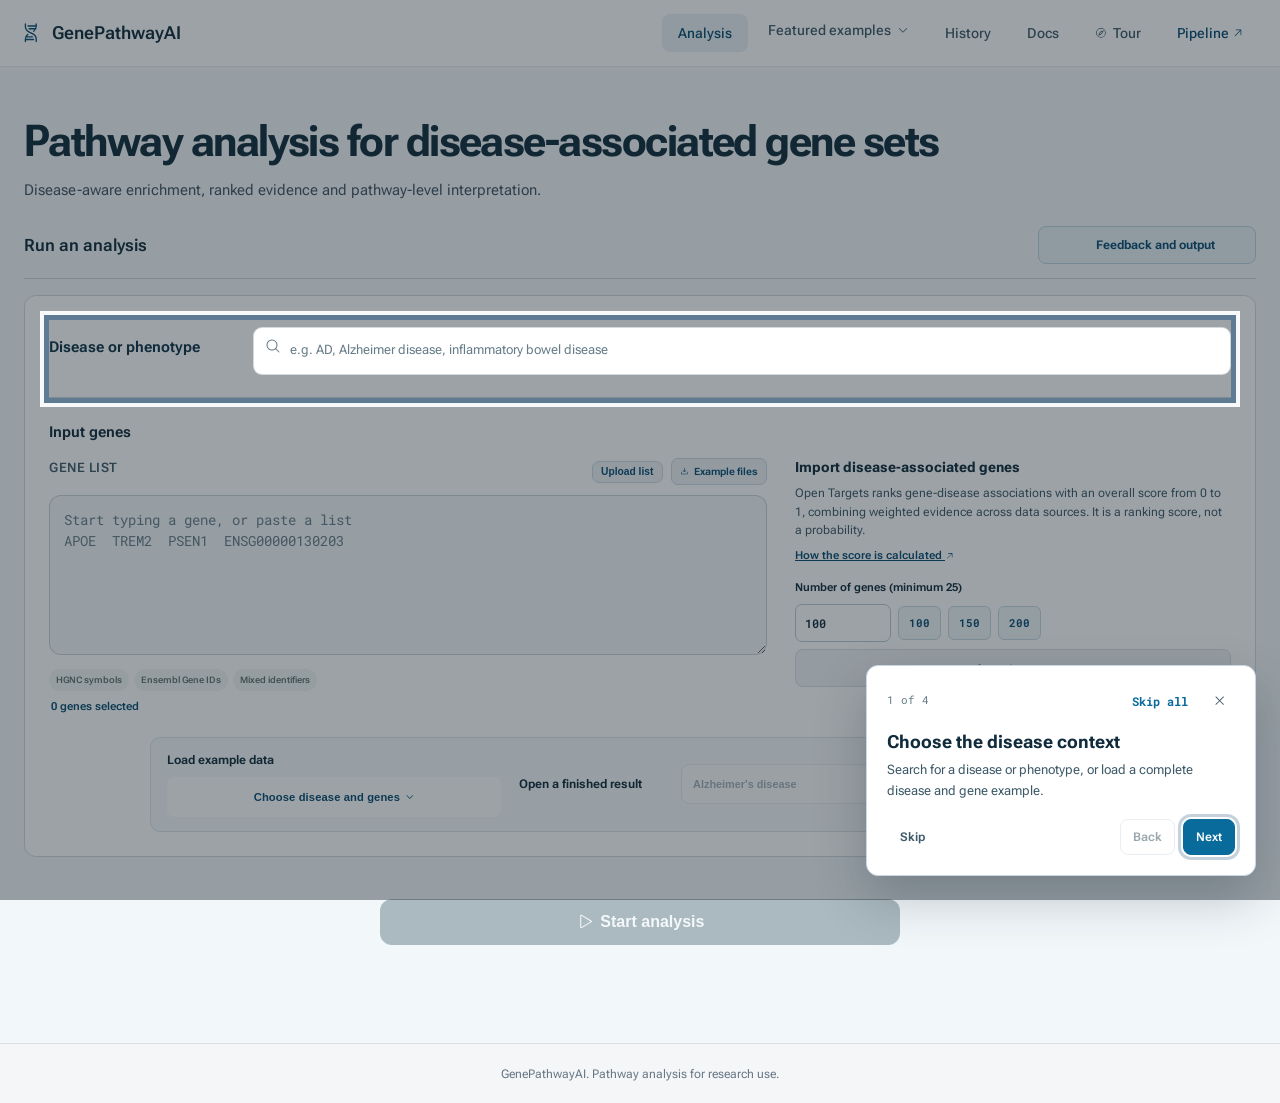
==== website/web_app/index.html @ bc49e2e7 "Clarify example input and result actions" ====
<!DOCTYPE html>
<html lang="en">

<head>
    <meta charset="UTF-8">
    <meta name="viewport" content="width=device-width, initial-scale=1.0">
    <meta name="hosted-app-url" content="https://d3n3pqiaftx7t6.cloudfront.net">
    <title>GenePathwayAI | Pathway Analysis</title>
    <meta name="description" content="Statistically validated pathway analysis for disease-associated gene lists">
    <link rel="icon" type="image/svg+xml" href="favicon.svg">
    <link rel="preconnect" href="https://fonts.googleapis.com">
    <link rel="preconnect" href="https://fonts.gstatic.com" crossorigin>
    <link href="https://fonts.googleapis.com/css2?family=Roboto+Flex:opsz,wght@8..144,400..700&family=Roboto+Mono:wght@400;500;600&display=swap" rel="stylesheet">
    <link rel="stylesheet" href="styles.css?v=20260907f">
    <link rel="stylesheet" href="pathway_slider.css?v=20260725b">
</head>

<body>
    <!-- The icon sprite must load before page fragments mount. -->
    <script src="phosphor-icons.js?v=20260819a"></script>

    <site-header></site-header>

    <main class="main">
        <workflow-navigation></workflow-navigation>
        <div class="main-workspace">
            <analysis-input></analysis-input>
            <analysis-runtime></analysis-runtime>
            <analysis-results></analysis-results>
            <run-history></run-history>
            <documentation-view></documentation-view>
        </div>
    </main>

    <product-tour></product-tour>
    <site-footer></site-footer>

    <!-- Light-DOM page fragments preserve the established IDs used by app.js. -->
    <script src="components/page-fragment.js?v=20260904a"></script>
    <script src="components/site-header.js?v=20260907a"></script>
    <script src="components/workflow-navigation.js?v=20260907a"></script>
    <script src="components/analysis-input.js?v=20260907a"></script>
    <script src="components/analysis-runtime.js?v=20260907a"></script>
    <script src="components/analysis-results.js?v=20260907a"></script>
    <script src="components/run-history.js?v=20260904a"></script>
    <script src="components/documentation-view.js?v=20260904a"></script>
    <script src="components/product-tour.js?v=20260905b"></script>
    <script src="components/site-footer.js?v=20260903a"></script>
    <script src="app.js?v=20260907a"></script>
</body>

</html>
---- website/web_app/styles.css ----
/* ============================================================================
   Gene Pathway Analysis - Clean Light Theme
   ============================================================================ */

:root {
    --bg-primary: #f5f7f6;
    --bg-secondary: #ffffff;
    --bg-card: #ffffff;
    --bg-glass: rgba(0, 0, 0, 0.02);
    --bg-elevated: #eef1f0;

    --text-primary: #1a2e2a;
    --text-secondary: #5a6b68;
    --text-muted: #94a3a0;

    --accent-primary: #3bb59a;
    --accent-secondary: #2d9e84;
    --accent-tertiary: #5cc4ad;
    --accent-gradient: linear-gradient(135deg, #3bb59a 0%, #2d9e84 50%, #5cc4ad 100%);
    --accent-dark: #238a72;

    --success: #3bb59a;
    --warning: #f5a623;
    --error: #e74c3c;
    --info: #3bb59a;

    --cat-gobp: #3bb59a;
    --cat-gomf: #4da6c9;
    --cat-gocc: #7c8dc9;
    --cat-kegg: #e67e6a;
    --cat-reac: #e5b45a;

    --border-subtle: rgba(0, 0, 0, 0.06);
    --border-medium: rgba(0, 0, 0, 0.09);
    --border-strong: rgba(0, 0, 0, 0.14);

    --shadow-sm: 0 1px 3px rgba(0, 0, 0, 0.04);
    --shadow-md: 0 4px 16px rgba(0, 0, 0, 0.05);
    --shadow-lg: 0 8px 30px rgba(0, 0, 0, 0.07);
    --shadow-glow: 0 4px 16px rgba(59, 181, 154, 0.25);
    --shadow-glow-purple: 0 4px 16px rgba(59, 181, 154, 0.2);

    --font-main: 'Inter', -apple-system, BlinkMacSystemFont, 'Segoe UI', sans-serif;
    --font-mono: 'SF Mono', 'Menlo', 'Consolas', monospace;

    --container-max: 1100px;
    --container-padding: 20px;
    --border-radius-sm: 8px;
    --border-radius-md: 12px;
    --border-radius-lg: 16px;
    --border-radius-xl: 24px;

    --transition-fast: 0.15s ease;
    --transition-normal: 0.25s ease;
    --transition-slow: 0.4s ease;
}

/* ============================================================================
   Compact, search-first analysis input
   ============================================================================ */

.input-section {
    max-width: 980px;
    margin: 0 auto;
    padding: 18px 0 26px;
}

.input-card {
    padding: 26px;
    border-color: var(--border-medium);
    border-radius: 18px;
    box-shadow: var(--shadow-sm);
}

.input-card-header {
    display: flex;
    align-items: flex-start;
    justify-content: space-between;
    gap: 1rem;
    margin-bottom: 1.35rem;
}

.input-title {
    margin: 0;
    font-size: 1.2rem;
}

.input-subtitle {
    margin: 0.4rem 0 0;
    color: var(--text-secondary);
    font-size: 0.84rem;
    line-height: 1.5;
}

.analysis-context-grid {
    display: grid;
    grid-template-columns: minmax(0, 1.45fr) minmax(260px, 0.75fr);
    gap: 1rem;
    align-items: start;
}

.input-workspace-group {
    min-width: 0;
    padding: 1rem;
    background: rgba(247, 250, 249, 0.72);
    border: 1px solid var(--border-subtle);
    border-radius: 14px;
}

.input-workspace-heading {
    margin-bottom: 0.9rem;
}

.input-workspace-kicker {
    display: block;
    margin-bottom: 0.28rem;
    color: var(--accent-dark);
    font-size: 0.62rem;
    font-weight: 750;
    letter-spacing: 0.09em;
    text-transform: uppercase;
}

.input-workspace-heading h3 {
    margin: 0;
    color: var(--text-primary);
    font-size: 0.98rem;
    font-weight: 650;
}

.input-workspace-heading p {
    margin: 0.3rem 0 0;
    color: var(--text-secondary);
    font-size: 0.73rem;
    line-height: 1.45;
}

.input-workspace-group--genes .input-secondary-tools {
    margin-top: 0.85rem;
}

.input-workspace-group--disease .disease-context-controls {
    background: var(--bg-card);
}

.gene-query-panel {
    padding: 0.7rem;
    background: #fff;
    border: 1px solid var(--border-medium);
    border-radius: 12px;
    transition: border-color var(--transition-fast), box-shadow var(--transition-fast);
}

.gene-query-panel:focus-within {
    border-color: var(--accent-primary);
    box-shadow: 0 0 0 3px rgba(59, 181, 154, 0.09);
}

.gene-query-heading,
.gene-query-actions {
    display: flex;
    align-items: center;
    justify-content: space-between;
    gap: 0.5rem;
}

.gene-query-action {
    padding: 0.28rem 0.52rem;
    color: var(--accent-dark);
    background: #f1f8f5;
    border: 1px solid #d3e8e1;
    border-radius: 7px;
    cursor: pointer;
    font-size: 0.64rem;
    font-weight: 700;
}

.gene-query-action:hover {
    background: #e8f5f0;
    border-color: #a9d6c9;
}

.gene-query-action--clear {
    color: #98605b;
    background: #fbf6f5;
    border-color: #eddeda;
}

.gene-query-textarea {
    width: 100%;
    min-height: 142px;
    margin-top: 0.55rem;
    padding: 0.72rem;
    resize: vertical;
    color: var(--text-primary);
    background: #f8faf9;
    border: 1px solid #e1e9e6;
    border-radius: 9px;
    outline: 0;
    font-family: var(--font-mono);
    font-size: 0.78rem;
    line-height: 1.55;
}

.gene-query-textarea:focus {
    background: #fff;
    border-color: #9ed2c4;
}

.gene-query-editor {
    position: relative;
}

.gene-query-suggestions {
    position: absolute;
    z-index: 250;
    top: calc(100% + 6px);
    left: 0;
    right: 0;
    max-height: 330px;
    overflow-y: auto;
    padding: 0.35rem;
    background: var(--bg-card);
    border: 1px solid var(--border-medium);
    border-radius: 11px;
    box-shadow: var(--shadow-lg);
}

.gene-query-suggestions.hidden {
    display: none;
}

.gene-query-suggestion-option {
    display: grid;
    grid-template-columns: 28px minmax(0, 1fr) auto;
    align-items: center;
    gap: 0.65rem;
    width: 100%;
    padding: 0.72rem 0.75rem;
    color: var(--text-primary);
    text-align: left;
    background: transparent;
    border: 0;
    border-bottom: 1px solid var(--border-subtle);
    cursor: pointer;
}

.gene-query-suggestion-option:hover,
.gene-query-suggestion-option.active {
    background: rgba(59, 181, 154, 0.08);
}

.gene-query-suggestion-option.is-top-hit {
    background: #eefaf6;
    border: 1px solid #bce7d9;
    border-radius: 8px;
}

.gene-query-suggestion-icon {
    display: inline-flex;
    align-items: center;
    justify-content: center;
    width: 25px;
    height: 25px;
    color: var(--accent-dark);
    background: #e9f6f2;
    border: 1px solid #cfe8e0;
    border-radius: 50%;
    font-family: var(--font-mono);
    font-size: 0.65rem;
    font-weight: 800;
}

.gene-query-suggestion-copy {
    display: grid;
    min-width: 0;
    gap: 0.2rem;
}

.gene-query-suggestion-title {
    display: flex;
    align-items: center;
    gap: 0.5rem;
    min-width: 0;
}

.gene-query-suggestion-title strong,
.gene-query-suggestion-copy > strong {
    overflow: hidden;
    font-family: var(--font-mono);
    font-size: 0.78rem;
    font-weight: 750;
    text-overflow: ellipsis;
    white-space: nowrap;
}

.gene-query-suggestion-copy small {
    overflow: hidden;
    color: var(--text-muted);
    font-size: 0.62rem;
    line-height: 1.35;
    text-overflow: ellipsis;
    white-space: nowrap;
}

.gene-query-suggestion-top-hit {
    flex: 0 0 auto;
    padding: 0.14rem 0.38rem;
    color: #fff;
    background: #168a6d;
    border-radius: 999px;
    font-size: 0.49rem;
    font-weight: 750;
    letter-spacing: 0.03em;
    text-transform: uppercase;
}

.gene-query-suggestion-id {
    padding: 0.22rem 0.42rem;
    color: #526965;
    background: #f1f5f4;
    border-radius: 6px;
    font-family: var(--font-mono);
    font-size: 0.57rem;
    white-space: nowrap;
}

.gene-query-suggestion-custom {
    margin-top: 0.3rem;
    border: 1px dashed var(--border-medium);
    border-radius: 8px;
}

.gene-query-suggestion-status {
    display: flex;
    align-items: center;
    gap: 0.5rem;
    padding: 0.62rem 0.75rem;
    color: var(--text-muted);
    font-size: 0.62rem;
}

.gene-query-suggestion-status.is-loading {
    color: #397c6a;
}

.gene-search-spinner {
    width: 11px;
    height: 11px;
    flex: 0 0 auto;
    border: 2px solid #cce9e1;
    border-top-color: var(--accent-primary);
    border-radius: 50%;
    animation: disease-search-spin 0.75s linear infinite;
}

.gene-query-formats {
    display: flex;
    flex-wrap: wrap;
    gap: 5px;
    margin-top: 7px;
}

.gene-query-formats span {
    padding: 3px 7px;
    color: #5b706b;
    background: #f1f5f4;
    border-radius: 999px;
    font-size: 0.59rem;
    font-weight: 650;
}

.selected-gene-strip--query {
    margin-top: 8px;
    padding-bottom: 0;
}

.gene-search-composer {
    position: relative;
    padding: 0.55rem;
    background: var(--bg-secondary);
    border: 1px solid var(--border-medium);
    border-radius: 12px;
    transition: border-color var(--transition-fast), box-shadow var(--transition-fast);
}

.gene-search-composer:focus-within {
    border-color: var(--accent-primary);
    box-shadow: 0 0 0 3px rgba(59, 181, 154, 0.1);
}

.selected-gene-strip {
    display: flex;
    flex-wrap: wrap;
    gap: 0.38rem;
    max-height: 92px;
    overflow-y: auto;
    padding: 0.1rem 0.1rem 0.55rem;
}

.selected-gene-strip.is-empty {
    display: none;
}

.selected-gene-chip,
.selected-gene-more {
    display: inline-flex;
    align-items: center;
    gap: 0.25rem;
    min-height: 25px;
    padding: 0.22rem 0.35rem 0.22rem 0.55rem;
    color: var(--accent-dark);
    background: rgba(59, 181, 154, 0.09);
    border: 1px solid rgba(59, 181, 154, 0.16);
    border-radius: 999px;
    font-family: var(--font-mono);
    font-size: 0.72rem;
    font-weight: 650;
}

.selected-gene-chip button {
    display: inline-flex;
    align-items: center;
    justify-content: center;
    width: 18px;
    height: 18px;
    padding: 0;
    color: var(--text-muted);
    background: transparent;
    border: 0;
    border-radius: 50%;
    cursor: pointer;
    font-size: 0.9rem;
    line-height: 1;
}

.selected-gene-chip button:hover {
    color: var(--error);
    background: rgba(239, 68, 68, 0.08);
}

.selected-gene-more {
    padding-inline: 0.55rem;
    color: var(--text-secondary);
    background: var(--bg-primary);
    border-color: var(--border-subtle);
    font-family: var(--font-main);
    font-weight: 600;
}

.gene-search-input-row {
    display: flex;
    align-items: center;
    min-height: 36px;
}

.gene-search-icon {
    flex: 0 0 auto;
    margin: 0 0.45rem 0 0.2rem;
    color: var(--accent-primary);
    font-size: 1.1rem;
}

.gene-search-input {
    min-width: 0;
    flex: 1;
    padding: 0.35rem 0;
    color: var(--text-primary);
    background: transparent;
    border: 0;
    outline: 0;
    font-family: var(--font-mono);
    font-size: 0.84rem;
}

.gene-search-input::placeholder {
    color: var(--text-muted);
    font-family: var(--font-main);
}

.clear-genes-btn {
    flex: 0 0 auto;
    padding: 0.3rem 0.5rem;
    color: var(--text-muted);
    background: transparent;
    border: 0;
    cursor: pointer;
    font-size: 0.7rem;
    font-weight: 600;
}

.clear-genes-btn:hover {
    color: var(--error);
}

.gene-suggestions {
    position: absolute;
    z-index: 240;
    top: calc(100% + 6px);
    left: 0;
    right: 0;
    max-height: 290px;
    overflow-y: auto;
    padding: 0.35rem;
    background: var(--bg-card);
    border: 1px solid var(--border-medium);
    border-radius: 11px;
    box-shadow: var(--shadow-lg);
}

.gene-suggestions.hidden {
    display: none;
}

.gene-suggestion-option {
    display: flex;
    align-items: center;
    justify-content: space-between;
    gap: 1rem;
    width: 100%;
    padding: 0.65rem 0.75rem;
    color: var(--text-primary);
    text-align: left;
    background: transparent;
    border: 0;
    border-radius: 8px;
    cursor: pointer;
}

.gene-suggestion-option:hover,
.gene-suggestion-option.active {
    background: rgba(59, 181, 154, 0.08);
}

.gene-suggestion-option strong {
    font-family: var(--font-mono);
    font-size: 0.8rem;
}

.gene-suggestion-option span {
    color: var(--text-muted);
    font-size: 0.68rem;
}

.gene-suggestion-custom {
    border: 1px dashed var(--border-medium);
}

.gene-suggestion-empty {
    padding: 0.75rem;
    color: var(--text-muted);
    font-size: 0.76rem;
    text-align: center;
}

.input-helper-row {
    display: flex;
    align-items: center;
    justify-content: space-between;
    gap: 0.75rem;
    margin-top: 0.45rem;
    padding-inline: 0.15rem;
    color: var(--text-muted);
    font-size: 0.68rem;
}

.input-helper-row #gene-count {
    color: var(--accent-dark);
    font-weight: 650;
}

.disease-input-hint {
    display: block;
    margin-top: 0.45rem;
    padding-inline: 0.15rem;
    color: var(--text-muted);
    font-size: 0.68rem;
    line-height: 1.35;
}

.input-secondary-tools {
    display: grid;
    grid-template-columns: repeat(2, minmax(0, 1fr));
    gap: 0.75rem;
    margin-top: 1rem;
}

.input-secondary-tools--single {
    grid-template-columns: 1fr;
}

.secondary-input-panel,
.gene-list-loader {
    margin: 0;
    overflow: visible;
    background: var(--bg-primary);
    border: 1px solid var(--border-subtle);
    border-radius: 11px;
}

.secondary-input-panel summary {
    display: flex;
    align-items: center;
    justify-content: space-between;
    gap: 1rem;
    min-height: 58px;
    padding: 0.7rem 0.9rem;
    cursor: pointer;
    list-style: none;
}

.secondary-input-panel summary::-webkit-details-marker {
    display: none;
}

.secondary-input-panel summary > span:first-child,
.gene-list-loader-title {
    display: flex;
    flex-direction: column;
    gap: 0.16rem;
}

.secondary-input-panel summary strong,
.gene-list-loader-title strong {
    color: var(--text-primary);
    font-size: 0.78rem;
    font-weight: 650;
}

.secondary-input-panel summary small,
.gene-list-loader-title small {
    color: var(--text-muted);
    font-size: 0.68rem;
    font-weight: 400;
}

.secondary-input-chevron {
    color: var(--text-muted);
    transform: rotate(-90deg);
    transition: transform var(--transition-fast);
}

.secondary-input-panel[open] .secondary-input-chevron {
    color: var(--accent-primary);
    transform: rotate(0deg);
}

.secondary-input-body {
    padding: 0 0.9rem 0.9rem;
    border-top: 1px solid var(--border-subtle);
}

.secondary-input-body .gene-search-composer {
    margin-top: 0.8rem;
}

.secondary-input-body .gene-textarea {
    height: 104px;
    min-height: 104px;
    margin-top: 0.8rem;
    padding: 0.75rem;
    font-size: 0.76rem;
}

.gene-list-loader-header {
    min-height: 58px;
    padding: 0.7rem 0.9rem;
}

.gene-list-toggle-btn {
    display: inline-flex;
    align-items: center;
    gap: 0.3rem;
    padding: 0.3rem 0.55rem;
    border: 0;
    font-size: 0.7rem;
}

.gene-list-panel {
    padding: 0.9rem;
}

.gene-list-selectors {
    display: grid;
    grid-template-columns: 1fr;
}

.gene-list-select-group {
    min-width: 0;
    flex: none;
}

.gene-list-select {
    width: 100%;
}

.refinement-option {
    margin: 0.9rem 0;
}

.refinement-label {
    align-items: center;
    gap: 0.7rem;
    padding: 0.7rem 0.85rem;
    background: transparent;
    border-color: var(--border-subtle);
    border-radius: 11px;
}

.iterative-checkbox {
    position: absolute;
    width: 1px;
    height: 1px;
    margin: 0;
    opacity: 0;
    pointer-events: none;
}

.refinement-switch {
    position: relative;
    flex: 0 0 auto;
    width: 36px;
    height: 21px;
    background: #d8e1de;
    border-radius: 999px;
    transition: background var(--transition-fast);
}

.refinement-switch::after {
    content: '';
    position: absolute;
    top: 3px;
    left: 3px;
    width: 15px;
    height: 15px;
    background: #fff;
    border-radius: 50%;
    box-shadow: 0 1px 4px rgba(30, 60, 52, 0.2);
    transition: transform var(--transition-fast);
}

.iterative-checkbox:checked + .refinement-switch {
    background: var(--accent-primary);
}

.iterative-checkbox:checked + .refinement-switch::after {
    transform: translateX(15px);
}

.iterative-checkbox:focus-visible + .refinement-switch {
    box-shadow: 0 0 0 3px rgba(59, 181, 154, 0.2);
}

.refinement-text {
    gap: 0.12rem;
}

.refinement-title {
    font-size: 0.8rem;
}

.refinement-desc {
    font-size: 0.7rem;
}

.refinement-stage-tag {
    padding: 0.08rem 0.4rem;
    font-size: 0.6rem;
}

@media (max-width: 820px) {
    .analysis-context-grid,
    .input-secondary-tools {
        grid-template-columns: 1fr;
    }
}

@media (max-width: 560px) {
    .input-card {
        padding: 18px;
    }

    .input-card-header {
        flex-direction: column;
    }

    .input-helper-row {
        align-items: flex-start;
        flex-direction: column;
        gap: 0.2rem;
    }
}

/* Reset */
*,
*::before,
*::after {
    box-sizing: border-box;
    margin: 0;
    padding: 0;
}

html {
    font-size: 16px;
    scroll-behavior: smooth;
}

body {
    font-family: var(--font-main);
    background: var(--bg-primary);
    color: var(--text-primary);
    line-height: 1.6;
    min-height: 100vh;
    overflow-x: hidden;
    -webkit-font-smoothing: antialiased;
    -moz-osx-font-smoothing: grayscale;
}

body::before {
    content: '';
    position: fixed;
    top: 0;
    left: 0;
    right: 0;
    height: 500px;
    background: radial-gradient(ellipse 80% 50% at 50% -5%, rgba(59, 181, 154, 0.06) 0%, transparent 70%);
    pointer-events: none;
    z-index: -1;
}

/* ============================================================================
   Header
   ============================================================================ */

.header {
    position: fixed;
    top: 0;
    left: 0;
    right: 0;
    z-index: 100;
    background: rgba(255, 255, 255, 0.85);
    backdrop-filter: blur(20px);
    -webkit-backdrop-filter: blur(20px);
    border-bottom: 1px solid var(--border-subtle);
}

.header-content {
    max-width: var(--container-max);
    margin: 0 auto;
    padding: 14px var(--container-padding);
    display: flex;
    justify-content: space-between;
    align-items: center;
}

.logo {
    display: flex;
    align-items: center;
    gap: 10px;
    font-weight: 600;
    font-size: 1.1rem;
    color: var(--text-primary);
    text-decoration: none;
}


/* ============================================================================
   Phosphor icon primitives
   Every icon is an inline <svg class="ph"><use href="#ph-name"></use></svg>.
   They inherit color from the parent and scale with the parent font-size, so a
   single set of size modifiers covers the whole interface.
   ============================================================================ */

.ph {
    width: 1em;
    height: 1em;
    display: inline-block;
    flex: none;
    vertical-align: -0.135em;
    fill: currentColor;
    pointer-events: none;
}

.ph-xs { width: 0.85em; height: 0.85em; vertical-align: -0.09em; }

/* Flex/grid containers that mix an icon with a text label need an explicit gap:
   the collapsed whitespace text node no longer provides one. */
.meta-pill,
.docs-nav-link--external,
.nav-link--external,
.pubmed-record-link span,
.slider-btn {
    column-gap: 6px;
}


.ph-lg { width: 1.25em; height: 1.25em; vertical-align: -0.22em; }

.ph-spin {
    animation: ph-spin 0.9s linear infinite;
}

@keyframes ph-spin {
    to { transform: rotate(360deg); }
}

@media (prefers-reduced-motion: reduce) {
    .ph-spin { animation: none; }
}

.logo-icon {
    display: inline-grid;
    place-items: center;
    color: var(--accent-primary);
    font-size: 1.35rem;
}

.logo-ai {
    background: var(--accent-gradient);
    -webkit-background-clip: text;
    -webkit-text-fill-color: transparent;
    background-clip: text;
    font-weight: 700;
}

.nav {
    display: flex;
    gap: 4px;
}

.nav-link {
    color: var(--text-secondary);
    text-decoration: none;
    padding: 8px 16px;
    border-radius: var(--border-radius-sm);
    font-size: 0.875rem;
    font-weight: 500;
    transition: var(--transition-fast);
}

.nav-link:hover {
    color: var(--text-primary);
    background: var(--bg-glass);
}

.nav-link.active {
    color: var(--accent-primary);
    background: rgba(59, 181, 154, 0.08);
}

.auth-user-menu {
    display: inline-flex;
    align-items: center;
    gap: 8px;
    max-width: 250px;
    padding-left: 12px;
    border-left: 1px solid var(--border-subtle);
    font-size: 0.7rem;
}

.auth-user-menu.hidden {
    display: none;
}

.auth-user-menu span {
    overflow: hidden;
    color: var(--text-muted);
    text-overflow: ellipsis;
    white-space: nowrap;
}

.auth-user-menu a {
    flex: 0 0 auto;
    color: var(--accent-dark);
    font-weight: 650;
    text-decoration: none;
}

.auth-user-menu a:hover {
    text-decoration: underline;
}

/* ============================================================================
   Main
   ============================================================================ */

.main {
    max-width: var(--container-max);
    margin: 0 auto;
    padding: 90px var(--container-padding) 40px;
    min-height: calc(100vh - 60px);
}

/* ============================================================================
   Hero Section
   ============================================================================ */

.hero {
    text-align: center;
    padding: 56px 0 34px;
}

@media (min-width: 1021px) {
    .main {
        grid-template-columns: 158px minmax(0, 1fr);
        gap: 24px;
    }
}

/* ============================================================================
   2026-09-06 input and background-job refinement
   ============================================================================ */

/* The workflow belongs to live/result context, not the homepage. */
.main {
    display: block;
    grid-template-columns: minmax(0, 1fr);
}

@media (min-width: 1021px) {
    .main {
        display: block;
        grid-template-columns: minmax(0, 1fr);
    }
}

.workflow-rail {
    display: none;
}

body.results-view .main {
    display: grid;
    grid-template-columns: 158px minmax(0, 1fr);
    gap: 24px;
}

body.results-view .workflow-rail {
    display: block;
}

.input-card-header {
    align-items: flex-start;
}

.analysis-options {
    position: relative;
    display: block;
    min-width: 218px;
}

.analysis-options > summary {
    display: flex;
    min-height: 38px;
    padding: 8px 11px;
    align-items: center;
    justify-content: center;
    gap: 7px;
    color: var(--accent-dark);
    font-size: 0.75rem;
    font-weight: 700;
    background: #e7f1f6;
    border: 1px solid #b9d2df;
    border-radius: 8px;
    cursor: pointer;
    list-style: none;
}

.analysis-options > summary::-webkit-details-marker {
    display: none;
}

.analysis-options-panel {
    position: absolute;
    z-index: 45;
    top: calc(100% + 8px);
    right: 0;
    display: grid;
    width: min(390px, calc(100vw - 32px));
    padding: 10px 14px;
    background: #ffffff;
    border: 1px solid #b9ceda;
    border-radius: 10px;
    box-shadow: 0 12px 30px rgba(16, 43, 59, 0.16);
}

.analysis-options-panel .analysis-option {
    display: grid;
    grid-template-columns: minmax(0, 1fr) auto;
    gap: 14px;
    min-height: 46px;
    padding: 8px 0;
    align-items: center;
    border-bottom: 1px solid var(--border-subtle);
}

.analysis-options-panel .analysis-option:last-child {
    border-bottom: 0;
}

.analysis-setting-copy {
    display: grid;
    gap: 2px;
}

.analysis-setting-copy small {
    color: var(--text-secondary);
    font-size: 0.66rem;
    line-height: 1.35;
}

.analysis-option--pathway-limit,
.analysis-options-panel .analysis-option--model {
    grid-template-columns: minmax(0, 1fr) 150px;
    color: var(--text-primary);
}

.analysis-context-grid {
    align-items: stretch;
}

.input-workspace-group,
.input-workspace-group--disease,
.input-workspace-group--genes {
    min-height: 0;
}

.disease-example-stack {
    display: grid;
    gap: 12px;
    margin-top: 18px;
}

.disease-example-stack .gene-list-loader,
.disease-example-stack .featured-examples {
    margin: 0;
    padding: 0;
    background: transparent;
    border: 0;
    border-top: 1px solid var(--border-medium);
    border-radius: 0;
}

.disease-example-stack .featured-examples {
    display: grid;
    gap: 10px;
    padding-top: 14px;
}

.disease-example-stack .featured-examples-copy strong,
.disease-example-stack .gene-list-loader-title strong {
    color: var(--text-primary);
    font-size: 0.76rem;
}

.disease-example-stack .featured-example-list {
    display: grid;
    grid-template-columns: minmax(0, 1fr) 126px;
    gap: 8px;
}

.disease-example-stack .featured-more-examples {
    grid-column: 1 / -1;
}

.open-targets-gene-import {
    display: grid;
    gap: 14px;
    margin-top: 18px;
    padding-top: 15px;
}

.open-targets-gene-import-copy {
    display: grid;
    gap: 5px;
}

.open-targets-gene-import-copy p {
    margin: 0;
    color: var(--text-secondary);
    font-size: 0.72rem;
    line-height: 1.5;
}

.open-targets-gene-import-copy a {
    width: max-content;
    color: var(--accent-dark);
    font-size: 0.7rem;
    font-weight: 650;
}

.open-targets-gene-import-controls,
.open-targets-gene-import-controls > label {
    display: grid;
    gap: 7px;
}

.open-targets-gene-import-controls > label {
    color: var(--text-primary);
    font-size: 0.68rem;
    font-weight: 700;
}

.open-targets-limit-row,
.open-targets-gene-import-actions,
.open-targets-limit-presets,
.analysis-progress-heading-actions {
    display: flex;
    align-items: center;
    gap: 7px;
}

#open-targets-limit-input {
    width: 96px;
    min-height: 38px;
    padding: 7px 9px;
    color: var(--text-primary);
    font: 600 0.78rem var(--font-mono);
    background: #ffffff;
    border: 1px solid #b7cbd7;
    border-radius: 7px;
}

.open-targets-limit-presets button {
    min-width: 43px;
    min-height: 34px;
    padding: 6px;
    color: var(--accent-dark);
    font: 650 0.68rem var(--font-mono);
    background: #edf5f8;
    border: 1px solid #c4d9e3;
    border-radius: 6px;
    cursor: pointer;
}

.open-targets-gene-import-button {
    min-height: 38px;
    padding: 8px 14px;
    color: #ffffff;
    background: var(--accent-primary);
    border-color: var(--accent-primary);
}

.analysis-action-row {
    justify-content: center;
    margin-top: 20px;
}

.active-job-banner {
    display: flex;
    min-height: 48px;
    margin-bottom: 14px;
    padding: 10px 14px;
    align-items: center;
    justify-content: space-between;
    gap: 12px;
    color: var(--text-primary);
    background: #dceef6;
    border: 1px solid #9ec7d9;
    border-left: 4px solid var(--accent-primary);
    border-radius: 8px;
    font-size: 0.77rem;
    font-weight: 650;
}

.active-job-banner.hidden {
    display: none;
}

.active-job-banner button,
.analysis-background-btn {
    min-height: 32px;
    padding: 6px 10px;
    color: var(--accent-dark);
    background: #ffffff;
    border: 1px solid #a9c8d6;
    border-radius: 6px;
    font: 650 0.68rem var(--font-main);
    cursor: pointer;
}

.analysis-progress-meta {
    display: grid;
    grid-template-columns: minmax(0, 1fr) auto auto;
    gap: 14px;
}

.analysis-progress-email {
    margin: 7px 0 0;
    color: var(--text-secondary);
    font-size: 0.68rem;
}

.checkpoint-optional {
    padding: 3px 7px;
    color: var(--accent-dark);
    font-size: 0.62rem;
    font-weight: 700;
    background: #dceef6;
    border-radius: 4px;
}

.checkpoint-guidance {
    margin: 7px 0 0;
    color: var(--text-secondary);
    font-size: 0.75rem;
}

.evidence-preview-label {
    display: inline-block;
    margin-right: 7px;
    color: var(--text-primary);
    font-size: 0.66rem;
    font-weight: 750;
    text-transform: uppercase;
    letter-spacing: 0.04em;
}

.summary-pathway-link {
    padding: 0;
    color: var(--accent-dark);
    text-align: left;
    background: transparent;
    border: 0;
    font: inherit;
    font-weight: 650;
    cursor: pointer;
}

.summary-pathway-link:hover,
.summary-pathway-link:focus-visible {
    text-decoration: underline;
}

@media (max-width: 1020px) {
    body.results-view .main {
        grid-template-columns: 138px minmax(0, 1fr);
    }
}

@media (max-width: 760px) {
    body.results-view .main {
        display: block;
        padding-top: 122px;
    }

    body.results-view .workflow-rail {
        display: block;
    }

    .main {
        padding-top: 74px;
    }

    .analysis-options {
        width: 100%;
    }

    .analysis-options-panel {
        position: static;
        width: 100%;
        margin-top: 7px;
        box-shadow: none;
    }

    .disease-example-stack .featured-example-list,
    .analysis-progress-meta {
        grid-template-columns: 1fr;
    }

    .analysis-progress-heading-actions {
        align-items: flex-end;
        flex-direction: column;
    }

    .open-targets-limit-row {
        align-items: flex-start;
        flex-direction: column;
    }

    .active-job-banner {
        align-items: flex-start;
        flex-direction: column;
    }
}

/* Each example path names its outcome before presenting the action. */
.analysis-shared-resources .gene-list-loader-header {
    display: grid;
    grid-template-columns: minmax(0, 1fr);
    align-items: stretch;
    gap: 8px;
}

.analysis-shared-resources .gene-list-toggle-btn {
    justify-content: center;
    width: 100%;
    min-height: 40px;
    color: var(--accent-dark);
    background: #ffffff;
    border: 1px solid #cbd8e1;
    border-radius: 8px;
    white-space: nowrap;
}

.analysis-shared-resources > .featured-examples {
    grid-template-columns: minmax(0, 1fr);
    align-items: stretch;
    gap: 8px;
}

.analysis-shared-resources .gene-list-loader-title strong,
.analysis-shared-resources .featured-examples-copy strong {
    font-size: 0.76rem;
    font-weight: 700;
    line-height: 1.35;
}

.hero-content {
    max-width: 1040px;
    margin: 0 auto;
}

.hero-title {
    max-width: 100%;
    margin: 0 auto 14px;
    font-size: clamp(1.75rem, 3.4vw, 2.4rem);
    font-weight: 650;
    line-height: 1.22;
    letter-spacing: -0.022em;
    color: var(--text-primary);
}

/* Keep the title as one typographic unit when the workspace can contain it.
   Narrow desktop and mobile layouts retain natural wrapping. */
@media (min-width: 1180px) {
    .hero-title {
        white-space: nowrap;
    }
}

.gradient-text {
    background: var(--accent-gradient);
    -webkit-background-clip: text;
    -webkit-text-fill-color: transparent;
    background-clip: text;
}

.hero-subtitle {
    font-size: 0.97rem;
    color: var(--text-secondary);
    max-width: 560px;
    margin: 0 auto 30px;
    line-height: 1.65;
}

.hero-highlight {
    color: var(--accent-tertiary);
    font-weight: 600;
    font-size: 0.9rem;
    margin-top: 8px;
    display: inline-block;
}

/* ============================================================================
   Input Section
   ============================================================================ */

.input-section {
    padding: 16px 0;
}

.input-card {
    background: var(--bg-card);
    border: 1px solid var(--border-medium);
    border-radius: var(--border-radius-lg);
    padding: 32px;
    box-shadow: var(--shadow-md);
}

.input-title {
    font-size: 1.15rem;
    font-weight: 600;
    margin-bottom: 24px;
    color: var(--text-primary);
    display: flex;
    align-items: center;
    gap: 8px;
}

.input-group {
    margin-bottom: 20px;
}

.input-label {
    display: block;
    font-size: 0.8rem;
    font-weight: 600;
    color: var(--text-secondary);
    margin-bottom: 8px;
    text-transform: uppercase;
    letter-spacing: 0.04em;
}

.gene-textarea {
    width: 100%;
    height: 160px;
    background: var(--bg-primary);
    border: 1px solid var(--border-medium);
    border-radius: var(--border-radius-md);
    padding: 14px;
    color: var(--text-primary);
    font-family: var(--font-mono);
    font-size: 0.875rem;
    resize: vertical;
    transition: var(--transition-fast);
}

.gene-textarea:focus {
    outline: none;
    border-color: var(--accent-primary);
    box-shadow: 0 0 0 3px rgba(59, 181, 154, 0.12);
}

.gene-textarea::placeholder {
    color: var(--text-muted);
    font-size: 0.85rem;
}

.input-hint {
    font-size: 0.75rem;
    color: var(--text-muted);
    margin-top: 6px;
    display: block;
}

.disease-select {
    width: 100%;
    padding: 12px 14px;
    background: var(--bg-primary);
    border: 1px solid var(--border-medium);
    border-radius: var(--border-radius-md);
    color: var(--text-primary);
    font-size: 0.9rem;
    cursor: pointer;
    transition: var(--transition-fast);
    appearance: none;
    background-image: url("data:image/svg+xml,%3Csvg xmlns='http://www.w3.org/2000/svg' width='24' height='24' viewBox='0 0 24 24' fill='none' stroke='%239ca3af' stroke-width='2'%3E%3Cpath d='M6 9l6 6 6-6'/%3E%3C/svg%3E");
    background-repeat: no-repeat;
    background-position: right 12px center;
}

.disease-select:focus {
    outline: none;
    border-color: var(--accent-primary);
    box-shadow: 0 0 0 3px rgba(59, 181, 154, 0.12);
}

.start-button {
    width: 100%;
    padding: 14px 24px;
    background: var(--accent-gradient);
    border: none;
    border-radius: var(--border-radius-md);
    color: white;
    font-size: 1rem;
    font-weight: 600;
    cursor: pointer;
    display: flex;
    align-items: center;
    justify-content: center;
    gap: 8px;
    transition: var(--transition-normal);
    margin-top: 24px;
    box-shadow: var(--shadow-glow);
}

.start-button:hover {
    transform: translateY(-1px);
    box-shadow: 0 6px 20px rgba(59, 181, 154, 0.35);
}

.start-button:active {
    transform: scale(0.98);
}

.start-button:disabled {
    opacity: 0.5;
    cursor: not-allowed;
    background: var(--text-muted);
    box-shadow: none;
}

.btn-icon {
    display: inline-grid;
    place-items: center;
    font-size: 1.05rem;
}

.btn-text {
    font-weight: 600;
}

/* ============================================================================
   Chat Section
   ============================================================================ */

.chat-section {
    padding: 16px 0;
}

.chat-container {
    background: var(--bg-card);
    border: 1px solid var(--border-medium);
    border-radius: var(--border-radius-lg);
    padding: 24px;
    min-height: 380px;
    max-height: 550px;
    overflow-y: auto;
    box-shadow: var(--shadow-sm);
}

.chat-messages {
    display: flex;
    flex-direction: column;
    gap: 12px;
}

.message {
    max-width: 92%;
    animation: fadeSlideIn 0.25s ease-out;
}

@keyframes fadeSlideIn {
    from {
        opacity: 0;
        transform: translateY(8px);
    }
    to {
        opacity: 1;
        transform: translateY(0);
    }
}

.message-system {
    background: transparent;
    border: none;
    padding: 0;
    color: var(--text-secondary);
    font-size: 0.9rem;
    max-width: 100%;
}

/* ============================================================================
   Pipeline Stage Cards (chat progress view)
   ============================================================================ */

/* Stage card — main container */
.pipeline-stage-card {
    background: var(--bg-secondary);
    border: 1px solid var(--border-medium);
    border-left: 3px solid var(--accent-primary);
    border-radius: var(--border-radius-md);
    padding: 14px 16px;
    box-shadow: var(--shadow-sm);
    animation: fadeSlideIn 0.2s ease-out;
}

.ps-header {
    display: flex;
    align-items: flex-start;
    gap: 12px;
}

.ps-left {
    display: flex;
    align-items: flex-start;
    gap: 12px;
    flex: 1;
    min-width: 0;
}

.ps-num {
    display: flex;
    align-items: center;
    justify-content: center;
    width: 26px;
    height: 26px;
    border-radius: 50%;
    background: var(--accent-gradient);
    color: #fff;
    font-weight: 700;
    font-size: 0.75rem;
    flex-shrink: 0;
    margin-top: 1px;
}

.ps-name {
    font-size: 0.88rem;
    font-weight: 600;
    color: var(--text-primary);
    line-height: 1.4;
}

.ps-desc {
    font-size: 0.78rem;
    color: var(--text-secondary);
    line-height: 1.5;
    margin-top: 3px;
}

/* Status badge */
.ps-status {
    display: flex;
    align-items: center;
    gap: 5px;
    font-size: 0.72rem;
    font-weight: 600;
    white-space: nowrap;
    border-radius: 99px;
    padding: 3px 10px;
    flex-shrink: 0;
}

.ps-status--running {
    color: var(--accent-secondary);
    background: rgba(59, 181, 154, 0.1);
    border: 1px solid rgba(59, 181, 154, 0.22);
}

.ps-status--done {
    color: #238a72;
    background: rgba(59, 181, 154, 0.08);
    border: 1px solid rgba(59, 181, 154, 0.18);
}

/* Spinner */
.ps-spinner {
    display: inline-block;
    width: 8px;
    height: 8px;
    border: 1.5px solid rgba(59, 181, 154, 0.35);
    border-top-color: var(--accent-primary);
    border-radius: 50%;
    animation: spin 0.8s linear infinite;
}

@keyframes spin {
    to { transform: rotate(360deg); }
}

/* Output notes — appear below stage cards */
.pipeline-output-note {
    display: flex;
    align-items: flex-start;
    gap: 9px;
    padding: 8px 14px 8px 12px;
    background: var(--bg-primary);
    border: 1px solid var(--border-subtle);
    border-radius: var(--border-radius-sm);
    font-size: 0.82rem;
    color: var(--text-secondary);
    line-height: 1.5;
    animation: fadeSlideIn 0.2s ease-out;
}

.pon-icon {
    display: grid;
    place-items: center;
    font-size: 0.95rem;
    flex-shrink: 0;
    margin-top: 1px;
}

.pon-check  { color: var(--accent-primary); }
.pon-trace  { color: #4da6c9; }
.pon-filter { color: var(--warning); }
.pon-warn   { color: var(--error); }
.pon-info   { color: var(--text-muted); }

.pipeline-output-note strong {
    color: var(--text-primary);
    font-weight: 600;
}

/* Validation card — wraps the stats table */
.pipeline-validation-card {
    background: var(--bg-secondary);
    border: 1px solid var(--border-medium);
    border-radius: var(--border-radius-md);
    overflow: hidden;
    box-shadow: var(--shadow-sm);
    animation: fadeSlideIn 0.2s ease-out;
}

.pvc-header {
    display: flex;
    align-items: center;
    gap: 10px;
    padding: 12px 16px;
    background: rgba(59, 181, 154, 0.04);
    border-bottom: 1px solid var(--border-subtle);
}

.pvc-subtitle {
    font-size: 0.76rem;
    color: var(--text-muted);
    display: block;
    margin-top: 2px;
}

.pipeline-validation-card .stats-container {
    padding: 14px 16px;
}

.pipeline-validation-card h4 {
    display: none; /* header is already in pvc-header */
}

/* Section divider (cross-validation, merge steps) */
.ps-section-divider {
    display: flex;
    align-items: center;
    gap: 10px;
    color: var(--text-muted);
    font-size: 0.75rem;
    font-weight: 600;
    text-transform: uppercase;
    letter-spacing: 0.06em;
    margin: 4px 0;
}

.ps-section-divider::before,
.ps-section-divider::after {
    content: '';
    flex: 1;
    height: 1px;
    background: var(--border-subtle);
}

/* Analysis start / context notes */
.ps-analysis-start {
    font-size: 0.85rem;
    color: var(--text-secondary);
    padding: 6px 0 2px;
    font-weight: 500;
}

.ps-context-note {
    font-size: 0.8rem;
    color: var(--text-muted);
    padding: 2px 0;
}

.message-result {
    background: rgba(16, 185, 129, 0.06);
    border: 1px solid rgba(16, 185, 129, 0.15);
    border-radius: var(--border-radius-md);
    padding: 16px;
}

/* QA Response */
.qa-response {
    background: var(--bg-card);
    border: 1px solid rgba(59, 181, 154, 0.2);
    border-radius: var(--border-radius-lg);
    overflow: hidden;
    box-shadow: var(--shadow-md);
}

.qa-response-header {
    display: flex;
    align-items: center;
    gap: 10px;
    padding: 12px 16px;
    background: rgba(59, 181, 154, 0.04);
    border-bottom: 1px solid rgba(59, 181, 154, 0.1);
}

.qa-icon {
    font-size: 1.2rem;
}

.qa-title {
    font-weight: 600;
    color: var(--text-primary);
    font-size: 0.95rem;
}

.qa-model-badge {
    margin-left: auto;
    background: rgba(59, 181, 154, 0.08);
    color: var(--accent-primary);
    padding: 4px 10px;
    border-radius: 12px;
    font-size: 0.75rem;
    font-weight: 500;
}

.qa-response-body {
    padding: 18px 20px;
    color: var(--text-secondary);
    font-size: 0.95rem;
    line-height: 1.75;
}

.qa-response-body h1,
.qa-response-body h2,
.qa-response-body h3 {
    color: var(--text-primary);
    margin-top: 1em;
    margin-bottom: 0.5em;
}

.qa-response-body h2 {
    font-size: 1.1rem;
    padding-bottom: 6px;
    border-bottom: 1px solid var(--border-subtle);
}

.qa-response-body h3 {
    font-size: 1rem;
    color: var(--accent-primary);
}

.qa-response-body strong {
    color: var(--text-primary);
    font-weight: 600;
}

.qa-response-body ul,
.qa-response-body ol {
    margin: 0.8em 0;
    padding-left: 1.5em;
}

.qa-response-body li {
    margin: 0.4em 0;
    position: relative;
}

.qa-response-body ul li::marker {
    color: var(--accent-primary);
}

.qa-response-body ol li::marker {
    color: var(--accent-primary);
    font-weight: 600;
}

.qa-response-body code {
    background: var(--bg-primary);
    padding: 2px 6px;
    border-radius: 4px;
    font-family: var(--font-mono);
    font-size: 0.85em;
    color: var(--accent-secondary);
}

.qa-response-body pre {
    background: var(--bg-primary);
    padding: 12px 16px;
    border-radius: var(--border-radius-sm);
    overflow-x: auto;
    margin: 1em 0;
    border: 1px solid var(--border-subtle);
}

.qa-response-body a {
    color: var(--accent-primary);
    text-decoration: none;
}

.qa-response-body a:hover {
    text-decoration: underline;
}

.message-checkpoint {
    background: rgba(59, 181, 154, 0.04);
    border: 1px solid rgba(59, 181, 154, 0.15);
    border-radius: var(--border-radius-lg);
    padding: 18px;
    width: 100%;
}

.message-user {
    background: var(--accent-primary);
    border-radius: var(--border-radius-md);
    padding: 10px 16px;
    margin-left: auto;
    color: white;
    font-size: 0.9rem;
}

.message-error {
    background: rgba(239, 68, 68, 0.06);
    border: 1px solid rgba(239, 68, 68, 0.15);
    border-radius: var(--border-radius-md);
    padding: 12px 16px;
    color: var(--error);
}

/* Checkpoint */
.checkpoint-header {
    display: flex;
    align-items: center;
    gap: 10px;
    margin-bottom: 14px;
}

.checkpoint-icon {
    font-size: 1.3rem;
}

.checkpoint-title {
    font-size: 1rem;
    font-weight: 600;
    color: var(--accent-primary);
}

.checkpoint-description {
    color: var(--text-secondary);
    margin-bottom: 14px;
    font-size: 0.9rem;
    line-height: 1.5;
}

.checkpoint-questions {
    background: var(--bg-primary);
    border-radius: var(--border-radius-sm);
    padding: 12px;
    margin-bottom: 14px;
}

.checkpoint-questions h4 {
    font-size: 0.75rem;
    color: var(--text-muted);
    margin-bottom: 8px;
    font-weight: 600;
    text-transform: uppercase;
    letter-spacing: 0.04em;
}

.checkpoint-questions ul {
    list-style: none;
    font-size: 0.9rem;
}

.checkpoint-questions li {
    padding: 10px 14px;
    color: var(--text-secondary);
    cursor: pointer;
    transition: var(--transition-fast);
    border-radius: var(--border-radius-sm);
    background: var(--bg-card);
    margin-bottom: 8px;
    border: 1px solid transparent;
}

.checkpoint-questions li:hover {
    color: var(--accent-primary);
    background: rgba(59, 181, 154, 0.05);
    border-color: rgba(59, 181, 154, 0.2);
}

.checkpoint-questions li.selected {
    color: var(--accent-primary);
    background: rgba(59, 181, 154, 0.08);
    border-color: var(--accent-primary);
}

.checkpoint-questions li .question-icon {
    opacity: 0.7;
    margin-right: 4px;
}

.checkpoint-actions {
    display: flex;
    flex-wrap: wrap;
    gap: 10px;
}

.action-btn {
    padding: 10px 20px;
    border-radius: 10px;
    border: none;
    font-size: 0.9rem;
    font-weight: 500;
    cursor: pointer;
    transition: var(--transition-fast);
    display: flex;
    align-items: center;
    gap: 6px;
}

.action-btn-approve {
    background: var(--success);
    color: white;
}

.action-btn-skip {
    background: var(--bg-primary);
    border: 1px solid var(--border-medium);
    color: var(--text-secondary);
}

.action-btn-modify {
    background: var(--warning);
    color: white;
}

.action-btn-quit {
    background: var(--error);
    color: white;
}

.action-btn-query {
    background: var(--accent-primary);
    color: white;
}

.action-btn:hover {
    transform: translateY(-1px);
    filter: brightness(1.05);
    box-shadow: var(--shadow-sm);
}

/* Typing Indicator */
.typing-indicator {
    display: flex;
    align-items: center;
    gap: 12px;
    padding: 14px 18px;
    background: var(--bg-primary);
    border-radius: 12px;
    width: fit-content;
}

.typing-dots {
    display: flex;
    gap: 4px;
}

.typing-dots span {
    width: 8px;
    height: 8px;
    background: var(--accent-primary);
    border-radius: 50%;
    animation: typing 1.4s infinite ease-in-out;
}

.typing-dots span:nth-child(2) {
    animation-delay: 0.2s;
}

.typing-dots span:nth-child(3) {
    animation-delay: 0.4s;
}

@keyframes typing {
    0%, 60%, 100% {
        transform: translateY(0);
        opacity: 0.3;
    }
    30% {
        transform: translateY(-6px);
        opacity: 1;
    }
}

.typing-text {
    color: var(--text-muted);
    font-size: 0.9rem;
}

/* Query Panel */
.query-panel {
    display: flex;
    gap: 12px;
    margin-top: 16px;
    padding: 16px;
    background: var(--bg-card);
    border: 1px solid var(--border-medium);
    border-radius: 16px;
    box-shadow: var(--shadow-sm);
}

.query-input {
    flex: 1;
    padding: 14px 18px;
    background: var(--bg-primary);
    border: 1px solid var(--border-medium);
    border-radius: 12px;
    color: var(--text-primary);
    font-size: 1rem;
}

.query-input:focus {
    outline: none;
    border-color: var(--accent-primary);
    box-shadow: 0 0 0 3px rgba(59, 181, 154, 0.12);
}

.query-submit {
    padding: 14px 24px;
    background: var(--accent-gradient);
    border: none;
    border-radius: 12px;
    color: white;
    font-weight: 600;
    cursor: pointer;
    transition: var(--transition-fast);
}

.query-submit:hover {
    transform: translateY(-1px);
    box-shadow: var(--shadow-glow);
}

/* ============================================================================
   Tables
   ============================================================================ */

.pathway-table {
    width: 100%;
    border-collapse: collapse;
    margin: 16px 0;
    font-size: 0.9rem;
}

.pathway-table th {
    text-align: left;
    padding: 12px;
    background: var(--bg-primary);
    color: var(--text-muted);
    font-weight: 600;
    border-bottom: 1px solid var(--border-medium);
}

.pathway-table td {
    padding: 12px;
    border-bottom: 1px solid var(--border-subtle);
}

.pathway-table tr:hover {
    background: var(--bg-glass);
}

.category-badge {
    display: inline-block;
    padding: 4px 10px;
    border-radius: 6px;
    font-size: 0.75rem;
    font-weight: 600;
}

.category-badge.GO\:BP {
    background: rgba(16, 185, 129, 0.1);
    color: var(--cat-gobp);
}

.category-badge.GO\:MF {
    background: rgba(59, 130, 246, 0.1);
    color: var(--cat-gomf);
}

.category-badge.GO\:CC {
    background: rgba(45, 158, 132, 0.1);
    color: var(--cat-gocc);
}

.category-badge.KEGG {
    background: rgba(239, 68, 68, 0.1);
    color: var(--cat-kegg);
}

.category-badge.REAC {
    background: rgba(245, 158, 11, 0.1);
    color: var(--cat-reac);
}

.category-badge.GO-BP {
    background: rgba(16, 185, 129, 0.1);
    color: var(--cat-gobp);
}

.category-badge.GO-MF {
    background: rgba(59, 130, 246, 0.1);
    color: var(--cat-gomf);
}

.category-badge.GO-CC {
    background: rgba(45, 158, 132, 0.1);
    color: var(--cat-gocc);
}

/* Stats */
.stats-container {
    background: var(--bg-primary);
    border-radius: 12px;
    padding: 16px;
    margin: 8px 0;
}

.stats-container h4 {
    margin-bottom: 12px;
    font-size: 1rem;
    font-weight: 600;
}

.stats-table th,
.stats-table td {
    text-align: center;
}

.stats-table td:first-child {
    text-align: left;
}

.stats-summary {
    margin-top: 12px;
    padding-top: 12px;
    border-top: 1px solid var(--border-subtle);
    text-align: center;
    color: var(--text-secondary);
}

/* ============================================================================
   Results Section
   ============================================================================ */

.results-section {
    padding: 20px 0;
}

.results-header {
    display: flex;
    justify-content: space-between;
    align-items: center;
    margin-bottom: 20px;
}

.results-header h2 {
    font-size: 1.25rem;
    font-weight: 600;
}

.export-button {
    padding: 10px 20px;
    background: var(--bg-card);
    border: 1px solid var(--border-medium);
    border-radius: 10px;
    color: var(--text-primary);
    font-size: 0.9rem;
    cursor: pointer;
    transition: var(--transition-fast);
}

.export-button:hover {
    background: var(--accent-primary);
    border-color: var(--accent-primary);
    color: white;
}

.results-content {
    background: var(--bg-card);
    border: 1px solid var(--border-medium);
    border-radius: 20px;
    padding: 24px;
    box-shadow: var(--shadow-sm);
}

/* Hidden */
.hidden {
    display: none !important;
}

/* Footer */
.footer {
    text-align: center;
    padding: 24px;
    color: var(--text-muted);
    font-size: 0.85rem;
    border-top: 1px solid var(--border-subtle);
    margin-top: 40px;
}

/* ============================================================================
   Responsive
   ============================================================================ */

@media (max-width: 768px) {
    .header-content {
        padding: 10px 14px;
    }

    .hero-title {
        font-size: 1.6rem;
    }

    .input-card,
    .chat-container,
    .results-content {
        padding: 20px;
        border-radius: 16px;
    }

    .checkpoint-actions {
        flex-direction: column;
    }

    .action-btn {
        width: 100%;
        justify-content: center;
    }
}

/* ============================================================================
   Iterative Checkbox
   ============================================================================ */

/* Hindsight Feedback refinement option block */
.refinement-option {
    margin-bottom: 20px;
}

.refinement-label {
    display: flex;
    align-items: flex-start;
    cursor: pointer;
    gap: 12px;
    padding: 14px 16px;
    background: var(--bg-primary);
    border: 1px solid var(--border-medium);
    border-radius: var(--border-radius-md);
    transition: background var(--transition-fast), border-color var(--transition-fast);
}

.refinement-label:hover {
    background: rgba(59, 181, 154, 0.04);
    border-color: rgba(59, 181, 154, 0.2);
}

.iterative-checkbox {
    margin-top: 3px;
    width: 16px;
    height: 16px;
    flex-shrink: 0;
    cursor: pointer;
    accent-color: var(--accent-primary);
}

.refinement-text {
    display: flex;
    flex-direction: column;
    gap: 4px;
}

.refinement-title {
    display: flex;
    align-items: center;
    gap: 8px;
    font-size: 0.9rem;
    font-weight: 600;
    color: var(--text-primary);
}

.refinement-stage-tag {
    font-size: 0.68rem;
    font-weight: 600;
    text-transform: uppercase;
    letter-spacing: 0.06em;
    color: var(--accent-secondary);
    background: rgba(59, 181, 154, 0.1);
    border: 1px solid rgba(59, 181, 154, 0.22);
    border-radius: 99px;
    padding: 0.1rem 0.5rem;
}

.refinement-desc {
    font-size: 0.82rem;
    color: var(--text-secondary);
    line-height: 1.55;
}

/* Legacy checkbox styles (keep for backward compat) */
.checkbox-label {
    display: flex;
    align-items: flex-start;
    cursor: pointer;
    gap: 12px;
    padding: 14px;
    background: var(--bg-primary);
    border: 1px solid var(--border-subtle);
    border-radius: 10px;
    transition: var(--transition-fast);
}

.checkbox-label:hover {
    background: rgba(59, 181, 154, 0.03);
    border-color: rgba(59, 181, 154, 0.15);
}

.checkbox-text {
    flex: 1;
    font-size: 0.95rem;
    color: var(--text-primary);
}

.checkbox-hint {
    display: block;
    font-size: 0.8rem;
    color: var(--text-muted);
    margin-top: 4px;
}

/* ============================================================================
   Gene List Loader
   ============================================================================ */

.gene-list-loader {
    border: 1px solid var(--border-subtle);
    border-radius: var(--border-radius-md);
    background: var(--bg-primary);
    overflow: hidden;
    margin-bottom: 4px;
}

.gene-list-loader-header {
    display: flex;
    align-items: center;
    justify-content: space-between;
    padding: 12px 16px;
    cursor: default;
}

.gene-list-loader-title {
    font-size: 0.875rem;
    font-weight: 500;
    color: var(--text-secondary);
}

.gene-list-toggle-btn {
    font-size: 0.78rem;
    font-weight: 600;
    color: var(--accent-primary);
    background: none;
    border: 1px solid rgba(59, 181, 154, 0.3);
    border-radius: 6px;
    padding: 3px 10px;
    cursor: pointer;
    transition: var(--transition-fast);
    letter-spacing: 0.01em;
}

.gene-list-toggle-btn:hover {
    background: rgba(59, 181, 154, 0.08);
    border-color: var(--accent-primary);
}

.gene-list-panel {
    border-top: 1px solid var(--border-subtle);
    padding: 16px;
    display: flex;
    flex-direction: column;
    gap: 14px;
}

.gene-list-panel.hidden {
    display: none;
}

.gene-list-selectors {
    display: flex;
    gap: 12px;
    flex-wrap: wrap;
}

.gene-list-select-group {
    flex: 1;
    min-width: 200px;
    display: flex;
    flex-direction: column;
    gap: 6px;
}

.gene-list-select {
    width: 100%;
    padding: 8px 10px;
    font-size: 0.875rem;
    border: 1px solid var(--border-medium);
    border-radius: 8px;
    background: var(--bg-secondary);
    color: var(--text-primary);
    cursor: pointer;
    transition: var(--transition-fast);
}

.gene-list-select:focus {
    outline: none;
    border-color: var(--accent-primary);
    box-shadow: 0 0 0 3px rgba(59, 181, 154, 0.12);
}

.gene-list-meta {
    background: var(--bg-secondary);
    border: 1px solid var(--border-subtle);
    border-radius: 10px;
    padding: 12px 14px;
    display: flex;
    flex-direction: column;
    gap: 7px;
}

.gene-list-meta.hidden {
    display: none;
}

.gene-list-meta-row {
    display: flex;
    gap: 8px;
    font-size: 0.82rem;
    line-height: 1.45;
}

.gene-list-meta-label {
    color: var(--text-muted);
    font-weight: 600;
    white-space: nowrap;
    min-width: 80px;
}

.gene-list-meta-value {
    color: var(--text-secondary);
}

.gene-list-load-btn {
    align-self: flex-start;
    margin-top: 4px;
    padding: 8px 18px;
    background: var(--accent-primary);
    color: #fff;
    border: none;
    border-radius: 8px;
    font-size: 0.875rem;
    font-weight: 600;
    cursor: pointer;
    transition: var(--transition-fast);
}

.gene-list-load-btn:hover {
    background: var(--accent-secondary);
    transform: translateY(-1px);
    box-shadow: var(--shadow-glow);
}

.gene-list-load-btn:disabled {
    opacity: 0.7;
    cursor: not-allowed;
    transform: none;
}

/* ============================================================================
   Reasoning Panel
   ============================================================================ */

.reasoning-panel {
    background: var(--bg-card);
    border: 1px solid var(--border-medium);
    border-radius: 16px;
    margin: 16px 0;
    overflow: hidden;
    box-shadow: var(--shadow-sm);
}

.reasoning-header {
    display: flex;
    align-items: center;
    justify-content: space-between;
    padding: 16px 20px;
    background: rgba(59, 181, 154, 0.04);
    border-bottom: 1px solid var(--border-subtle);
    cursor: pointer;
    transition: var(--transition-fast);
}

.reasoning-header:hover {
    background: rgba(59, 181, 154, 0.07);
}

.reasoning-header-left {
    display: flex;
    align-items: center;
    gap: 12px;
}

.reasoning-icon {
    display: inline-grid;
    place-items: center;
    color: var(--accent-dark);
    font-size: 1.3rem;
}

.reasoning-title {
    font-size: 1rem;
    font-weight: 600;
    color: var(--text-primary);
}

.reasoning-subtitle {
    font-size: 0.8rem;
    color: var(--text-muted);
    margin-top: 2px;
}

.reasoning-toggle {
    font-size: 1.2rem;
    color: var(--text-secondary);
    transition: transform var(--transition-normal);
}

.reasoning-panel.expanded .reasoning-toggle {
    transform: rotate(180deg);
}

.reasoning-content {
    max-height: 0;
    overflow: hidden;
    transition: max-height 0.4s ease-out;
}

.reasoning-panel.expanded .reasoning-content {
    max-height: 15000px;
    transition: max-height 0.6s ease-in;
}

.reasoning-body {
    padding: 20px;
}

.reasoning-section {
    margin-bottom: 20px;
}

.reasoning-section:last-child {
    margin-bottom: 0;
}

.reasoning-section-header {
    display: flex;
    align-items: center;
    gap: 8px;
    font-size: 0.85rem;
    font-weight: 600;
    color: var(--accent-primary);
    margin-bottom: 10px;
    text-transform: uppercase;
    letter-spacing: 0.5px;
}

.reasoning-section-icon {
    display: inline-grid;
    place-items: center;
    color: var(--accent-dark);
    font-size: 1rem;
}

.reasoning-section-content {
    font-size: 0.9rem;
    line-height: 1.7;
    color: var(--text-secondary);
    padding-left: 24px;
    border-left: 2px solid var(--border-medium);
}

.reasoning-section-content.strategy {
    border-left-color: var(--accent-primary);
}

.reasoning-section-content.learned {
    border-left-color: var(--success);
}

.reasoning-section-content.failure {
    border-left-color: var(--warning);
}

.reasoning-section-content.bottleneck {
    border-left-color: var(--error);
}

.reasoning-section-content.validation {
    border-left-color: #06b6d4;
}

.reasoning-section-content.category-adjustments {
    border-left-color: #a855f7;
}

.reasoning-section-content.cell-context {
    border-left-color: #26a69a;
}

.reasoning-cell-type-row {
    display: flex;
    align-items: center;
    flex-wrap: wrap;
    gap: 6px;
    margin-bottom: 10px;
}

.reasoning-cell-type-label {
    color: #6b7f7a;
    font-size: 0.66rem;
    font-weight: 800;
    letter-spacing: 0.06em;
    text-transform: uppercase;
}

.reasoning-cell-type-chip {
    padding: 3px 8px;
    color: #176f63;
    background: #e9f6f2;
    border: 1px solid #cae9e1;
    border-radius: 999px;
    font-size: 0.68rem;
    font-weight: 700;
    line-height: 1.35;
}

.reasoning-cell-context-copy {
    color: var(--text-secondary);
}

.reasoning-record-cell-priority {
    display: grid;
    grid-template-columns: minmax(210px, 0.7fr) minmax(0, 1.3fr);
    align-items: center;
    gap: 1rem;
    padding: 1rem 1.25rem;
    background: linear-gradient(135deg, rgba(59, 181, 154, 0.12), rgba(59, 181, 154, 0.035));
    border-bottom: 1px solid rgba(59, 181, 154, 0.18);
}

.reasoning-record-cell-priority-copy span,
.reasoning-record-cell-priority-copy strong,
.reasoning-record-cell-priority-copy small {
    display: block;
}

.reasoning-record-cell-kicker {
    margin-bottom: 0.22rem;
    color: var(--accent-dark);
    font-size: 0.62rem;
    font-weight: 750;
    letter-spacing: 0.08em;
    text-transform: uppercase;
}

.reasoning-record-cell-priority-copy strong {
    color: var(--text-primary);
    font-size: 0.83rem;
}

.reasoning-record-cell-priority-copy small {
    margin-top: 0.25rem;
    color: var(--text-muted);
    font-size: 0.67rem;
    line-height: 1.4;
}

.reasoning-record-cell-priority-copy code,
.reasoning-cell-index-heading code {
    padding: 1px 4px;
    color: var(--accent-dark);
    background: rgba(255, 255, 255, 0.72);
    border-radius: 4px;
    font-family: ui-monospace, SFMono-Regular, Menlo, Consolas, monospace;
    font-size: 0.92em;
}

.reasoning-record-cell-tags {
    display: flex;
    align-items: center;
    justify-content: flex-end;
    flex-wrap: wrap;
    gap: 0.42rem;
}

.reasoning-record-cell-tags .reasoning-cell-type-chip {
    padding: 0.38rem 0.65rem;
    color: #126658;
    background: rgba(255, 255, 255, 0.9);
    border-color: rgba(35, 157, 132, 0.24);
    font-size: 0.72rem;
}

.reasoning-record-cell-empty {
    color: var(--text-muted);
    font-size: 0.72rem;
}

.reasoning-section-content.gene-analysis {
    border-left-color: #8b5cf6;
}

.reasoning-section-content.database-focus {
    border-left-color: #6366f1;
}

.reasoning-section-content.key-gene-functions {
    border-left-color: #ec4899;
}

.reasoning-section-content.pathway-rationale {
    border-left-color: #f59e0b;
}

.reasoning-section-content.biological-evidence {
    border-left-color: #10b981;
}

/* Relevance Badge */
.relevance-badge {
    display: inline-flex;
    align-items: center;
    gap: 6px;
    padding: 6px 12px;
    border-radius: 20px;
    font-size: 0.8rem;
    font-weight: 600;
    margin-top: 8px;
}

.relevance-badge.high {
    background: rgba(16, 185, 129, 0.08);
    color: var(--success);
    border: 1px solid rgba(16, 185, 129, 0.2);
}

.relevance-badge.medium {
    background: rgba(245, 158, 11, 0.08);
    color: var(--warning);
    border: 1px solid rgba(245, 158, 11, 0.2);
}

.relevance-badge.low {
    background: rgba(239, 68, 68, 0.08);
    color: var(--error);
    border: 1px solid rgba(239, 68, 68, 0.2);
}

/* Iteration Badge */
.iteration-badge {
    display: inline-block;
    padding: 4px 10px;
    background: var(--accent-gradient);
    border-radius: 12px;
    font-size: 0.75rem;
    font-weight: 600;
    color: white;
    margin-left: 10px;
}

/* Category Tag in Reasoning */
.reasoning-category-tag {
    display: inline-block;
    padding: 3px 8px;
    border-radius: 6px;
    font-size: 0.7rem;
    font-weight: 600;
    margin-right: 8px;
    vertical-align: middle;
}

.reasoning-not-provided {
    color: var(--text-muted);
    font-style: italic;
    font-size: 0.85rem;
}

.reasoning-separator {
    height: 1px;
    background: var(--border-subtle);
    margin: 16px 0;
}

@media (max-width: 768px) {
    .reasoning-header {
        padding: 14px 16px;
    }

    .reasoning-body {
        padding: 16px;
    }

    .reasoning-section-content {
        padding-left: 16px;
    }

    .reasoning-title {
        font-size: 0.9rem;
    }
}

/* ============================================================================
   Standalone Results View
   ============================================================================ */

.results-section {
    padding: 0;
    background: var(--bg-primary);
    min-height: 100vh;
}

.results-nav {
    display: flex;
    align-items: center;
    justify-content: space-between;
    padding: 12px 24px;
    background: var(--bg-secondary);
    border-bottom: 1px solid var(--border-medium);
    position: sticky;
    top: 56px;
    z-index: 50;
    box-shadow: var(--shadow-sm);
}

.back-button {
    display: flex;
    align-items: center;
    gap: 6px;
    padding: 8px 14px;
    background: transparent;
    border: 1px solid var(--border-medium);
    border-radius: var(--border-radius-sm);
    color: var(--text-secondary);
    font-size: 0.85rem;
    cursor: pointer;
    transition: var(--transition-fast);
}

.back-button:hover {
    background: var(--bg-primary);
    color: var(--text-primary);
}

.export-button {
    display: flex;
    align-items: center;
    gap: 6px;
    padding: 8px 16px;
    background: var(--bg-card);
    border: 1px solid var(--border-medium);
    border-radius: var(--border-radius-sm);
    color: var(--text-primary);
    font-size: 0.85rem;
    font-weight: 500;
    cursor: pointer;
    transition: var(--transition-fast);
}

.export-button:hover {
    background: var(--accent-primary);
    border-color: var(--accent-primary);
    color: white;
}

/* Results Hero */
.results-hero-section {
    padding: 40px 24px;
    background: linear-gradient(180deg, var(--bg-secondary) 0%, var(--bg-primary) 100%);
    border-bottom: 1px solid var(--border-subtle);
}

.results-hero-content {
    max-width: var(--container-max);
    margin: 0 auto;
    text-align: center;
}

.results-title {
    font-size: clamp(1.6rem, 3vw, 2.2rem);
    font-weight: 700;
    color: var(--text-primary);
    margin-bottom: 16px;
    letter-spacing: -0.02em;
}

.hero-separator {
    color: var(--text-muted);
    margin: 0 16px;
    font-weight: 400;
}

.results-meta {
    display: flex;
    justify-content: center;
    gap: 10px;
    flex-wrap: wrap;
}

.meta-pill {
    display: inline-flex;
    align-items: center;
    padding: 5px 12px;
    background: var(--bg-card);
    border: 1px solid var(--border-medium);
    border-radius: 16px;
    font-size: 0.8rem;
    color: var(--text-secondary);
}

.meta-pill.status-success {
    background: rgba(16, 185, 129, 0.08);
    border-color: rgba(16, 185, 129, 0.2);
    color: var(--success);
}

/* Tab Content */
.tab-content {
    display: none;
    padding: 24px;
    max-width: var(--container-max);
    margin: 0 auto;
}

.tab-content.active {
    display: block;
}

/* Metric Cards */
.metric-cards-row {
    display: grid;
    grid-template-columns: repeat(auto-fit, minmax(220px, 1fr));
    gap: 16px;
    margin-bottom: 24px;
}

.metric-card {
    background: var(--bg-card);
    border: 1px solid var(--border-medium);
    border-radius: var(--border-radius-md);
    padding: 20px;
    box-shadow: var(--shadow-sm);
}

.metric-card-header {
    display: flex;
    align-items: center;
    justify-content: space-between;
    margin-bottom: 12px;
}

.metric-card-title {
    font-size: 0.8rem;
    font-weight: 600;
    color: var(--text-muted);
    text-transform: uppercase;
    letter-spacing: 0.04em;
}

.metric-card-value {
    font-size: 1.8rem;
    font-weight: 700;
    color: var(--text-primary);
}

.metric-card-subtitle {
    font-size: 0.85rem;
    color: var(--text-secondary);
    margin-top: 4px;
}

.metric-badge {
    padding: 4px 10px;
    border-radius: 12px;
    font-size: 0.7rem;
    font-weight: 600;
    text-transform: uppercase;
}

.metric-badge.strong {
    background: rgba(16, 185, 129, 0.1);
    color: var(--success);
}

.metric-badge.moderate {
    background: rgba(245, 158, 11, 0.1);
    color: var(--warning);
}

.metric-badge.weak {
    background: rgba(239, 68, 68, 0.1);
    color: var(--error);
}

/* Metric card variants */
.metric-card--wide {
    grid-column: span 2;
}

.metric-card-denom {
    font-size: 1rem;
    font-weight: 400;
    color: var(--text-muted);
}

.metric-card-score-label {
    font-size: 0.75rem;
    font-weight: 600;
    color: var(--primary);
    background: rgba(59, 181, 154, 0.1);
    border: 1px solid rgba(59, 181, 154, 0.25);
    border-radius: 20px;
    padding: 3px 10px;
}

.metric-card-pathway-name {
    font-size: 1.15rem !important;
    font-weight: 600;
    line-height: 1.35;
    margin-bottom: 6px;
}

/* DB chips used inside metric cards */
.metric-db-chips {
    display: flex;
    flex-wrap: wrap;
    gap: 5px;
    margin-top: 8px;
}

.metric-db-chip {
    font-size: 0.68rem;
    font-weight: 700;
    letter-spacing: 0.03em;
    padding: 2px 7px;
    border-radius: 10px;
}

.metric-db-chip.active {
    background: rgba(59, 181, 154, 0.12);
    color: var(--primary);
    border: 1px solid rgba(59, 181, 154, 0.3);
}

.metric-db-chip.inactive {
    background: var(--bg-secondary);
    color: var(--text-muted);
    border: 1px solid var(--border-light);
    text-decoration: line-through;
    opacity: 0.55;
}

/* ── Overview: Pipeline Output Summary ─────────────────────────────── */
.validation-comparison {
    display: grid;
    grid-template-columns: minmax(180px, 0.8fr) 36px minmax(180px, 0.8fr) minmax(230px, 1.4fr);
    gap: 12px;
    align-items: stretch;
    margin-bottom: 16px;
}

.validation-comparison-stage,
.validation-comparison-rate {
    display: flex;
    flex-direction: column;
    justify-content: center;
    min-height: 112px;
    padding: 16px 18px;
    border: 1px solid var(--border-light);
    border-radius: var(--border-radius-sm);
}

.validation-comparison-stage > span {
    color: var(--text-muted);
    font-size: 0.7rem;
    font-weight: 800;
    letter-spacing: 0.055em;
    text-transform: uppercase;
}

.validation-comparison-stage > strong {
    margin: 3px 0;
    color: var(--text-primary);
    font-size: 2rem;
    line-height: 1;
}

.validation-comparison-stage > small,
.validation-comparison-rate > span {
    color: var(--text-muted);
    font-size: 0.72rem;
    line-height: 1.45;
}

.validation-comparison-stage--initial {
    background: #f7f9f8;
}

.validation-comparison-stage--validated {
    background: #eef8f4;
    border-color: #cce8df;
}

.validation-comparison-stage--validated > strong {
    color: var(--accent-dark);
}

.validation-comparison-arrow {
    display: flex;
    align-items: center;
    justify-content: center;
    color: var(--accent-primary);
    font-size: 1.4rem;
    font-weight: 700;
}

.validation-comparison-rate {
    background: rgba(59, 181, 154, 0.04);
    border-color: rgba(59, 181, 154, 0.15);
}

.validation-comparison-rate > strong {
    margin-bottom: 5px;
    color: var(--accent-dark);
    font-size: 0.9rem;
}

.validation-round-line {
    display: block;
    margin: 2px 0;
    color: var(--text-secondary);
    font-size: 0.74rem;
    line-height: 1.4;
}

.validation-round-line b {
    color: var(--accent-dark);
}

.overview-db-table {
    border: 1px solid var(--border-light);
    border-radius: var(--border-radius-sm);
    overflow: hidden;
    margin-bottom: 20px;
}

.overview-db-header {
    display: grid;
    grid-template-columns: minmax(220px, 1fr) minmax(140px, 0.55fr) minmax(160px, 0.65fr);
    padding: 8px 16px;
    background: var(--bg-secondary);
    font-size: 0.72rem;
    font-weight: 700;
    color: var(--text-muted);
    text-transform: uppercase;
    letter-spacing: 0.05em;
    border-bottom: 1px solid var(--border-light);
}

.overview-db-row {
    display: grid;
    grid-template-columns: minmax(220px, 1fr) minmax(140px, 0.55fr) minmax(160px, 0.65fr);
    align-items: center;
    padding: 12px 16px;
    border-bottom: 1px solid var(--border-light);
    transition: background 0.15s;
}

.overview-db-row:last-child {
    border-bottom: none;
}

.overview-db-row:hover {
    background: rgba(59, 181, 154, 0.04);
}

.overview-db-left {
    display: flex;
    align-items: center;
    gap: 10px;
}

.overview-db-label {
    font-size: 0.82rem;
    color: var(--text-secondary);
}

.overview-db-count-cell {
    display: flex;
    align-items: baseline;
    gap: 4px;
}

.overview-db-count {
    font-size: 1.4rem;
    font-weight: 700;
    color: var(--primary);
}

.overview-db-count-label {
    font-size: 0.75rem;
    color: var(--text-muted);
}

.overview-db-count-cell--initial .overview-db-count {
    color: #5c6f6a;
}

@media (max-width: 900px) {
    .validation-comparison {
        grid-template-columns: 1fr 28px 1fr;
    }

    .validation-comparison-rate {
        grid-column: 1 / -1;
        min-height: auto;
    }
}

@media (max-width: 680px) {
    .validation-comparison {
        grid-template-columns: 1fr;
    }

    .validation-comparison-arrow {
        min-height: 22px;
        transform: rotate(90deg);
    }

    .validation-comparison-rate {
        grid-column: auto;
    }

    .overview-db-header,
    .overview-db-row {
        grid-template-columns: minmax(150px, 1fr) 78px 94px;
    }

    .overview-db-label,
    .overview-db-count-label {
        display: none;
    }
}

/* GPT narrative block */
.overview-narrative {
    padding: 16px;
    background: rgba(59, 181, 154, 0.04);
    border: 1px solid rgba(59, 181, 154, 0.15);
    border-radius: var(--border-radius-sm);
}

.overview-narrative-label {
    font-size: 0.72rem;
    font-weight: 700;
    text-transform: uppercase;
    letter-spacing: 0.05em;
    color: var(--primary);
    margin-bottom: 8px;
}

.overview-narrative-text {
    font-size: 0.9rem;
    line-height: 1.7;
    color: var(--text-secondary);
}

/* Summary Card */
.summary-card {
    background: var(--bg-card);
    border: 1px solid var(--border-medium);
    border-radius: var(--border-radius-md);
    padding: 24px;
    margin-bottom: 24px;
    box-shadow: var(--shadow-sm);
}

.summary-card h3 {
    font-size: 1.1rem;
    font-weight: 600;
    color: var(--text-primary);
    margin-bottom: 16px;
}

.summary-card-heading {
    margin-bottom: 16px;
    display: flex;
    align-items: flex-start;
    justify-content: space-between;
    gap: 16px;
}

.summary-card-heading h3 {
    margin: 0;
}

.summary-card-method {
    padding: 4px 9px;
    color: var(--accent-dark);
    background: rgba(59, 181, 154, 0.1);
    border: 1px solid rgba(59, 181, 154, 0.2);
    border-radius: 999px;
    font-size: 0.66rem;
    font-weight: 750;
    letter-spacing: 0.045em;
    text-transform: uppercase;
    white-space: nowrap;
}

.evidence-summary-match {
    min-height: 46px;
    margin-bottom: 12px;
    padding: 10px 12px;
    display: flex;
    align-items: center;
    flex-wrap: wrap;
    gap: 8px;
    background: #f6faf8;
    border: 1px solid #dce9e5;
    border-radius: 10px;
}

.evidence-summary-match > span {
    color: var(--text-muted);
    font-size: 0.63rem;
    font-weight: 800;
    letter-spacing: 0.07em;
    text-transform: uppercase;
}

.evidence-summary-match > strong {
    color: var(--text-primary);
    font-size: 0.86rem;
}

.evidence-summary-match > a,
.evidence-summary-match > small {
    color: var(--accent-dark);
    font-size: 0.68rem;
    font-weight: 700;
    text-decoration: none;
}

.evidence-summary-match > a {
    padding: 3px 7px;
    background: #fff;
    border: 1px solid #cfe1db;
    border-radius: 999px;
}

.evidence-summary-alias {
    margin-left: auto;
    color: var(--text-muted) !important;
    font-weight: 600 !important;
}

.evidence-summary-strip {
    display: grid;
    grid-template-columns: repeat(5, minmax(0, 1fr));
    margin-bottom: 14px;
    overflow: hidden;
    background: #fff;
    border: 1px solid #dce6e3;
    border-radius: 11px;
}

.evidence-summary-strip > div {
    min-width: 0;
    padding: 13px 11px;
    display: grid;
    gap: 3px;
    border-right: 1px solid #e4ebe9;
}

.evidence-summary-strip > div:last-child {
    border-right: 0;
}

.evidence-summary-strip strong,
.evidence-summary-strip span,
.evidence-summary-strip small {
    display: block;
}

.evidence-summary-strip strong {
    color: #274d44;
    font-family: var(--font-mono);
    font-size: 1.18rem;
    line-height: 1.05;
}

.evidence-summary-strip strong small {
    display: inline;
    color: #78908a;
    font-size: 0.66rem;
}

.evidence-summary-strip span {
    color: var(--text-primary);
    font-size: 0.68rem;
    font-weight: 750;
}

.evidence-summary-strip > div > small {
    color: var(--text-muted);
    font-size: 0.59rem;
}

.evidence-summary-strip--highlight {
    background: linear-gradient(145deg, #e9f7f2, #f8fcfa);
}

.evidence-summary-strip--highlight strong {
    color: #0c745c;
}

.source-profile {
    margin-bottom: 12px;
}

.source-profile-heading {
    margin-bottom: 7px;
    display: flex;
    align-items: center;
    justify-content: space-between;
    gap: 12px;
}

.source-profile-heading > span {
    color: var(--text-primary);
    font-size: 0.75rem;
    font-weight: 750;
}

.source-profile-heading > strong {
    color: var(--text-muted);
    font-size: 0.65rem;
    font-weight: 650;
}

.source-profile-grid {
    display: grid;
    grid-template-columns: repeat(5, minmax(0, 1fr));
    gap: 7px;
}

.source-profile-card {
    min-width: 0;
    padding: 10px;
    background: #fafcfc;
    border: 1px solid #e0e9e6;
    border-radius: 9px;
}

.source-profile-card-head {
    display: flex;
    align-items: center;
    justify-content: space-between;
    gap: 7px;
}

.source-profile-card-head > strong {
    color: #214c42;
    font-family: var(--font-mono);
    font-size: 1rem;
}

.source-profile-card > span,
.source-profile-card > small {
    display: block;
    overflow: hidden;
    text-overflow: ellipsis;
    white-space: nowrap;
}

.source-profile-card > span {
    margin-top: 6px;
    color: var(--text-secondary);
    font-size: 0.64rem;
    font-weight: 700;
}

.source-profile-card > small {
    margin-top: 2px;
    color: var(--text-muted);
    font-size: 0.57rem;
}

.source-profile-card > i {
    height: 3px;
    margin-top: 8px;
    display: block;
    overflow: hidden;
    background: #e5ece9;
    border-radius: 999px;
}

.source-profile-card > i > b {
    height: 100%;
    display: block;
    background: linear-gradient(90deg, #37aa8d, #72c9b3);
    border-radius: inherit;
}

.summary-cell-context--compact {
    margin: 12px 0;
    padding: 10px 12px;
    display: grid;
    grid-template-columns: auto minmax(0, 1fr);
    align-items: center;
    gap: 10px;
    background: #f8faf9;
    border: 1px solid #e0e8e5;
    border-radius: 9px;
}

.summary-cell-context--compact .summary-cell-tags {
    margin-top: 0;
}

.summary-cell-context--compact .summary-cell-frequency-note {
    grid-column: 2;
    margin: -4px 0 0;
}

.run-context-grid {
    display: grid;
    grid-template-columns: 0.8fr 1.35fr 0.95fr;
    gap: 10px;
    margin-bottom: 12px;
}

.run-context-item {
    min-width: 0;
    padding: 14px 15px;
    background: #f8faf9;
    border: 1px solid var(--border-light);
    border-radius: 11px;
}

.run-context-item > span,
.summary-subheading > span {
    display: block;
    margin-bottom: 4px;
    color: var(--text-muted);
    font-size: 0.64rem;
    font-weight: 800;
    letter-spacing: 0.07em;
    text-transform: uppercase;
}

.run-context-item > strong {
    display: block;
    overflow-wrap: anywhere;
    color: var(--text-primary);
    font-size: 1.35rem;
    line-height: 1.2;
}

.run-context-item > strong small {
    color: var(--text-muted);
    font-size: 0.72rem;
    font-weight: 650;
}

.run-context-item > p,
.run-context-item > a {
    display: block;
    margin-top: 5px;
    color: var(--text-muted);
    font-size: 0.7rem;
    line-height: 1.4;
}

.run-context-item > a {
    width: fit-content;
    color: var(--accent-dark);
    font-weight: 700;
    text-decoration: none;
}

.run-context-item > a:hover {
    text-decoration: underline;
}

.run-context-item--disease {
    background: linear-gradient(125deg, rgba(59, 181, 154, 0.08), rgba(255, 255, 255, 0.94));
    border-color: rgba(59, 181, 154, 0.24);
}

.run-context-item--disease > strong {
    font-size: 1rem;
}

.pipeline-yield-grid {
    display: grid;
    grid-template-columns: minmax(0, 1.2fr) minmax(280px, 0.8fr);
    gap: 12px;
    margin-bottom: 14px;
}

.prompt-pass-panel,
.output-support-panel {
    padding: 14px 15px;
    border: 1px solid var(--border-light);
    border-radius: 11px;
}

.summary-subheading {
    margin-bottom: 10px;
}

.summary-subheading > strong {
    color: var(--text-primary);
    font-size: 0.82rem;
    line-height: 1.45;
}

.prompt-pass-grid {
    display: grid;
    grid-template-columns: repeat(2, minmax(0, 1fr));
    gap: 8px;
}

.prompt-pass-card {
    padding: 11px 12px;
    background: #f7f9f8;
    border: 1px solid var(--border-light);
    border-radius: 9px;
}

.prompt-pass-card--feedback {
    background: rgba(59, 181, 154, 0.06);
    border-color: rgba(59, 181, 154, 0.2);
}

.prompt-pass-label {
    display: block;
    color: var(--accent-dark);
    font-size: 0.62rem;
    font-weight: 800;
    letter-spacing: 0.065em;
    text-transform: uppercase;
}

.prompt-pass-card > strong {
    display: block;
    margin: 2px 0 7px;
    color: var(--text-primary);
    font-size: 0.78rem;
}

.prompt-pass-stats {
    display: flex;
    flex-wrap: wrap;
    gap: 5px;
}

.prompt-pass-stats span {
    padding: 3px 6px;
    color: var(--text-secondary);
    background: rgba(255, 255, 255, 0.8);
    border: 1px solid var(--border-light);
    border-radius: 6px;
    font-size: 0.64rem;
}

.prompt-pass-stats b {
    color: var(--accent-dark);
    font-size: 0.75rem;
}

.pipeline-yield-explanation {
    margin: 0;
    color: var(--text-secondary);
    font-size: 0.74rem;
    line-height: 1.55;
}

.prompt-pass-grid:not(:empty) {
    margin-top: 10px;
}

.output-support-panel {
    background: #fbfcfc;
}

.output-support-metrics {
    display: grid;
    grid-template-columns: repeat(3, minmax(0, 1fr));
    gap: 7px;
}

.output-support-metrics > div {
    min-width: 0;
    padding: 8px 7px;
    background: #fff;
    border: 1px solid var(--border-light);
    border-radius: 8px;
}

.output-support-metrics strong,
.output-support-metrics span {
    display: block;
}

.output-support-metrics strong {
    color: var(--accent-dark);
    font-size: 1.1rem;
    line-height: 1;
}

.output-support-metrics span {
    margin-top: 4px;
    color: var(--text-muted);
    font-size: 0.59rem;
    line-height: 1.3;
}

.summary-cell-tags {
    margin-top: 9px;
    display: flex;
    flex-wrap: wrap;
    gap: 5px;
}

.summary-cell-tags span,
.summary-cell-tags a {
    display: inline-flex;
    align-items: center;
    gap: 3px;
    padding: 3px 7px;
    color: #34625a;
    background: rgba(59, 181, 154, 0.08);
    border: 1px solid rgba(59, 181, 154, 0.18);
    border-radius: 999px;
    font-size: 0.61rem;
    font-weight: 650;
    text-decoration: none;
}

.summary-cell-tags a:hover {
    color: #0e6d58;
    border-color: rgba(25, 132, 106, 0.42);
    background: rgba(59, 181, 154, 0.14);
}

.cell-context-frequency-chip {
    gap: 6px !important;
}

.cell-context-frequency-count {
    display: inline-flex !important;
    align-items: center;
    min-height: 17px;
    padding: 1px 5px !important;
    color: #fff !important;
    background: #16836b !important;
    border: 0 !important;
    border-radius: 999px !important;
    font-size: 0.55rem !important;
    font-weight: 850 !important;
    line-height: 1 !important;
    white-space: nowrap;
}

.final-register-provenance {
    margin-bottom: 20px;
    overflow: hidden;
    background: #fbfcfc;
    border: 1px solid var(--border-light);
    border-radius: 11px;
}

.final-register-provenance > summary {
    padding: 12px 14px;
    display: flex;
    align-items: center;
    justify-content: space-between;
    gap: 14px;
    cursor: pointer;
    list-style: none;
}

.final-register-provenance > summary::-webkit-details-marker {
    display: none;
}

.final-register-provenance > summary::after {
    content: '⌄';
    color: var(--accent-dark);
    font-weight: 800;
    transition: transform 0.18s ease;
}

.final-register-provenance[open] > summary::after {
    transform: rotate(180deg);
}

.final-register-provenance > summary > span {
    color: var(--text-primary);
    font-size: 0.78rem;
    font-weight: 750;
}

.final-register-provenance > summary > strong {
    margin-left: auto;
    color: var(--text-muted);
    font-family: var(--font-mono);
    font-size: 0.64rem;
    font-weight: 650;
}

.final-register-groups {
    padding: 3px 14px 14px;
    display: grid;
    gap: 9px;
}

.final-register-group {
    padding: 10px;
    background: #fff;
    border: 1px solid #e2eae7;
    border-radius: 9px;
}

.final-register-group-heading {
    display: flex;
    align-items: center;
    gap: 8px;
    margin-bottom: 7px;
}

.final-register-group-heading strong {
    color: var(--text-secondary);
    font-size: 0.69rem;
}

.final-register-pathways {
    display: flex;
    flex-wrap: wrap;
    gap: 5px;
}

.final-register-pathway {
    display: inline-flex;
    align-items: center;
    gap: 5px;
    padding: 4px 7px;
    background: #f5f8f7;
    border: 1px solid #e1e9e6;
    border-radius: 7px;
    font-size: 0.65rem;
}

.final-register-pathway a {
    color: #2d6256;
    font-weight: 700;
    text-decoration: none;
}

.final-register-pathway .pathway-id-badge {
    font-size: 0.58rem;
}

.final-register-note {
    margin: 0;
    padding: 10px 14px;
    color: var(--text-muted);
    background: #f5f8f7;
    border-top: 1px solid var(--border-light);
    font-size: 0.67rem;
    line-height: 1.5;
}

@media (max-width: 900px) {
    .run-context-grid,
    .pipeline-yield-grid {
        grid-template-columns: 1fr;
    }

    .evidence-summary-strip,
    .source-profile-grid {
        grid-template-columns: repeat(3, minmax(0, 1fr));
    }

    .evidence-summary-strip > div:nth-child(3) {
        border-right: 0;
    }

    .evidence-summary-strip > div:nth-child(-n+3) {
        border-bottom: 1px solid #e4ebe9;
    }
}

@media (max-width: 620px) {
    .summary-card-heading,
    .prompt-pass-grid {
        grid-template-columns: 1fr;
    }

    .summary-card-heading {
        flex-direction: column;
    }

    .output-support-metrics {
        grid-template-columns: 1fr 1fr;
    }

    .evidence-summary-strip,
    .source-profile-grid {
        grid-template-columns: 1fr 1fr;
    }

    .evidence-summary-strip > div {
        border-right: 1px solid #e4ebe9;
        border-bottom: 1px solid #e4ebe9;
    }

    .evidence-summary-strip > div:nth-child(even) {
        border-right: 0;
    }

    .summary-cell-context--compact {
        grid-template-columns: 1fr;
    }

    .summary-cell-context--compact .summary-cell-frequency-note {
        grid-column: 1;
    }

    .final-register-provenance > summary {
        align-items: flex-start;
        flex-wrap: wrap;
    }

    .final-register-provenance > summary > strong {
        width: calc(100% - 24px);
        margin-left: 0;
        line-height: 1.5;
    }
}

/* ============================================================================
   2026-09-02 live pipeline status and page-level scrolling
   ============================================================================ */

.main {
    overflow: visible;
}

.analysis-progress {
    position: sticky;
    top: 78px;
    z-index: 20;
    margin-bottom: 14px;
    padding: 18px 20px 16px;
    color: var(--text-primary);
    background: rgba(255, 255, 255, 0.97);
    border: 1px solid var(--border-medium);
    border-radius: 10px;
    box-shadow: 0 8px 24px rgba(29, 54, 47, 0.08);
}

.analysis-progress-heading,
.analysis-progress-meta {
    display: flex;
    align-items: flex-start;
    justify-content: space-between;
    gap: 16px;
}

.analysis-progress-label {
    display: block;
    margin-bottom: 2px;
    color: var(--text-muted);
    font-size: 0.68rem;
    font-weight: 700;
    letter-spacing: 0.07em;
    text-transform: uppercase;
}

#analysis-progress-stage {
    font-size: 1rem;
}

.analysis-progress-percent {
    flex: 0 0 auto;
    color: var(--accent-dark);
    font-family: var(--font-mono);
    font-size: 0.95rem;
    font-weight: 700;
}

.analysis-progress-bar {
    display: block;
    width: 100%;
    height: 8px;
    margin: 13px 0 10px;
    overflow: hidden;
    appearance: none;
    border: 0;
    border-radius: 999px;
    background: var(--bg-elevated);
}

.analysis-progress-bar::-webkit-progress-bar {
    background: var(--bg-elevated);
    border-radius: 999px;
}

.analysis-progress-bar::-webkit-progress-value {
    background: var(--accent-primary);
    border-radius: 999px;
    transition: width 0.35s ease;
}

.analysis-progress-bar::-moz-progress-bar {
    background: var(--accent-primary);
    border-radius: 999px;
    transition: width 0.35s ease;
}

.analysis-progress-meta {
    color: var(--text-secondary);
    font-size: 0.78rem;
    line-height: 1.45;
}

.analysis-progress-meta time {
    flex: 0 0 auto;
    color: var(--text-muted);
    font-family: var(--font-mono);
}

.analysis-progress[data-state="waiting"] {
    border-color: rgba(139, 106, 47, 0.34);
}

.analysis-progress[data-state="error"],
.analysis-progress[data-state="cancelled"] {
    border-color: rgba(139, 91, 97, 0.42);
}

.chat-container {
    min-height: 0;
    max-height: none;
    overflow: visible;
}

.docs-content {
    overflow: visible;
}

@media (max-width: 700px) {
    .analysis-progress {
        top: 68px;
        padding: 15px 16px;
    }

    .analysis-progress-meta {
        flex-direction: column;
        gap: 3px;
    }
}

@media (prefers-reduced-motion: reduce) {
    .analysis-progress-bar::-webkit-progress-value,
    .analysis-progress-bar::-moz-progress-bar {
        transition: none;
    }
}

.summary-content {
    color: var(--text-secondary);
    font-size: 0.95rem;
    line-height: 1.7;
}

/* Pathways Tab */
.pathways-header {
    display: flex;
    align-items: center;
    justify-content: space-between;
    margin-bottom: 20px;
}

.pathways-header h2 {
    font-size: 1.3rem;
    font-weight: 600;
    color: var(--text-primary);
}

.filter-select {
    padding: 8px 14px;
    background: var(--bg-card);
    border: 1px solid var(--border-medium);
    border-radius: var(--border-radius-sm);
    color: var(--text-primary);
    font-size: 0.85rem;
    cursor: pointer;
}

/* Pathway Table */
.pathway-table-container {
    background: var(--bg-card);
    border: 1px solid var(--border-medium);
    border-radius: var(--border-radius-md);
    overflow: hidden;
    box-shadow: var(--shadow-sm);
}

.pathway-table {
    width: 100%;
    border-collapse: collapse;
}

.pathway-table th {
    text-align: left;
    padding: 14px 16px;
    background: var(--bg-primary);
    border-bottom: 1px solid var(--border-medium);
    font-size: 0.75rem;
    font-weight: 600;
    color: var(--text-muted);
    text-transform: uppercase;
    letter-spacing: 0.04em;
}

.pathway-table td {
    padding: 14px 16px;
    border-bottom: 1px solid var(--border-subtle);
    font-size: 0.9rem;
    color: var(--text-primary);
}

.pathway-table tr:last-child td {
    border-bottom: none;
}

.pathway-table tr:hover {
    background: rgba(59, 181, 154, 0.02);
}

.pathway-rank {
    font-weight: 700;
    color: var(--accent-primary);
    width: 50px;
}

.pathway-name {
    font-weight: 500;
}

.pathway-pvalue {
    font-family: var(--font-mono);
    font-size: 0.85rem;
    color: var(--text-secondary);
}

.pathway-score {
    font-weight: 600;
}

.pathway-category {
    display: inline-block;
    padding: 4px 10px;
    border-radius: 10px;
    font-size: 0.75rem;
    font-weight: 600;
}

.category-gobp {
    background: rgba(16, 185, 129, 0.08);
    color: var(--cat-gobp);
}

.category-gomf {
    background: rgba(59, 130, 246, 0.08);
    color: var(--cat-gomf);
}

.category-gocc {
    background: rgba(45, 158, 132, 0.08);
    color: var(--cat-gocc);
}

.category-kegg {
    background: rgba(239, 68, 68, 0.08);
    color: var(--cat-kegg);
}

.category-reac {
    background: rgba(245, 158, 11, 0.08);
    color: var(--cat-reac);
}

/* Evidence Tab */
.evidence-container {
    display: flex;
    flex-direction: column;
    gap: 16px;
}

.evidence-section {
    background: var(--bg-card);
    border: 1px solid var(--border-medium);
    border-radius: var(--border-radius-md);
    overflow: hidden;
    box-shadow: var(--shadow-sm);
}

.evidence-section-header {
    display: flex;
    align-items: center;
    justify-content: space-between;
    padding: 16px 20px;
    background: var(--bg-primary);
    cursor: pointer;
    transition: var(--transition-fast);
}

.evidence-section-header:hover {
    background: var(--bg-elevated);
}

.evidence-section-title {
    display: flex;
    align-items: center;
    gap: 10px;
    font-size: 1rem;
    font-weight: 600;
    color: var(--text-primary);
}

.evidence-section-icon {
    font-size: 1.2rem;
}

.evidence-section-count {
    padding: 3px 10px;
    background: var(--bg-elevated);
    border-radius: 10px;
    font-size: 0.75rem;
    color: var(--text-muted);
}

.evidence-section-toggle {
    color: var(--text-muted);
    font-size: 1.2rem;
    transition: var(--transition-fast);
}

.evidence-section.open .evidence-section-toggle {
    transform: rotate(180deg);
}

.evidence-section-body {
    display: none;
    padding: 16px 20px;
    border-top: 1px solid var(--border-subtle);
}

.evidence-section.open .evidence-section-body {
    display: block;
}

.evidence-item {
    padding: 14px 16px;
    background: var(--bg-primary);
    border-radius: var(--border-radius-sm);
    margin-bottom: 10px;
}

.evidence-item:last-child {
    margin-bottom: 0;
}

.evidence-item-content {
    color: var(--text-secondary);
    font-size: 0.9rem;
    line-height: 1.6;
    margin-bottom: 10px;
}

.evidence-item-meta {
    display: flex;
    align-items: center;
    gap: 12px;
}

.pmid-link {
    display: inline-flex;
    align-items: center;
    gap: 4px;
    padding: 3px 10px;
    background: rgba(59, 130, 246, 0.06);
    border-radius: 6px;
    color: var(--accent-primary);
    font-size: 0.8rem;
    font-weight: 500;
    text-decoration: none;
    transition: var(--transition-fast);
}

.pmid-link:hover {
    background: rgba(59, 130, 246, 0.12);
}

/* Results Responsive */
@media (max-width: 768px) {
    .results-nav {
        flex-wrap: wrap;
        gap: 12px;
        padding: 12px 16px;
    }

    .results-hero-section {
        padding: 24px 16px;
    }

    .results-title {
        font-size: 1.4rem;
    }

    .hero-separator {
        display: block;
        margin: 8px 0;
    }

    .tab-content {
        padding: 16px;
    }

    .metric-cards-row {
        grid-template-columns: 1fr;
    }

    .pathways-header {
        flex-direction: column;
        align-items: flex-start;
        gap: 12px;
    }

    .pathway-table {
        font-size: 0.85rem;
    }

    .pathway-table th,
    .pathway-table td {
        padding: 10px 12px;
    }
}

/* Results Hero Header */
.results-hero {
    display: flex;
    flex-wrap: wrap;
    align-items: center;
    justify-content: space-between;
    gap: 16px;
    padding: 24px 0;
    margin-bottom: 24px;
    border-bottom: 1px solid var(--border-subtle);
}

.results-hero-title {
    font-size: 1.75rem;
    font-weight: 700;
    color: var(--text-primary);
}

.results-hero-title .hero-x {
    color: var(--text-muted);
    margin: 0 12px;
    font-weight: 400;
}

.gene-count-badge {
    display: inline-block;
    padding: 6px 14px;
    background: var(--bg-primary);
    border: 1px solid var(--border-medium);
    border-radius: 20px;
    font-size: 0.85rem;
    color: var(--text-secondary);
}

/* Model Tabs */
.model-tabs {
    display: flex;
    gap: 8px;
    margin-bottom: 24px;
    padding-bottom: 16px;
    border-bottom: 1px solid var(--border-subtle);
}

.model-tab {
    display: flex;
    align-items: center;
    gap: 8px;
    padding: 10px 20px;
    background: var(--bg-primary);
    border: 1px solid var(--border-medium);
    border-radius: 10px;
    font-size: 0.9rem;
    font-weight: 500;
    color: var(--text-secondary);
    cursor: pointer;
    transition: var(--transition-fast);
}

.model-tab:hover {
    background: var(--bg-elevated);
    color: var(--text-primary);
}

.model-tab.active {
    background: var(--accent-primary);
    border-color: var(--accent-primary);
    color: white;
}

.model-tab-icon {
    font-size: 1.1rem;
}

/* Score Cards */
.score-card-row {
    display: grid;
    grid-template-columns: repeat(auto-fit, minmax(140px, 1fr));
    gap: 16px;
    margin-bottom: 28px;
}

.score-card {
    background: var(--bg-card);
    border: 1px solid var(--border-medium);
    border-radius: 16px;
    padding: 20px;
    text-align: center;
    transition: var(--transition-fast);
    box-shadow: var(--shadow-sm);
}

.score-card:hover {
    transform: translateY(-2px);
    box-shadow: var(--shadow-md);
    border-color: var(--accent-primary);
}

.score-card-label {
    font-size: 0.7rem;
    font-weight: 600;
    color: var(--text-muted);
    text-transform: uppercase;
    letter-spacing: 1px;
    margin-bottom: 8px;
}

.score-card-value {
    font-size: 2rem;
    font-weight: 700;
    color: var(--text-primary);
}

.score-card-value.highlight {
    background: var(--accent-gradient);
    -webkit-background-clip: text;
    -webkit-text-fill-color: transparent;
    background-clip: text;
}

/* Status Pills */
.overall-status {
    display: inline-flex;
    align-items: center;
    gap: 6px;
    padding: 8px 16px;
    border-radius: 20px;
    font-size: 0.85rem;
    font-weight: 600;
}

.overall-status.very-strong {
    background: rgba(16, 185, 129, 0.08);
    color: #059669;
    border: 1px solid rgba(16, 185, 129, 0.2);
}

.overall-status.strong {
    background: rgba(16, 185, 129, 0.06);
    color: #10b981;
    border: 1px solid rgba(16, 185, 129, 0.15);
}

.overall-status.moderate {
    background: rgba(245, 158, 11, 0.08);
    color: #d97706;
    border: 1px solid rgba(245, 158, 11, 0.2);
}

.overall-status.weak {
    background: rgba(239, 68, 68, 0.08);
    color: #dc2626;
    border: 1px solid rgba(239, 68, 68, 0.2);
}

.overall-status.insufficient {
    background: rgba(107, 114, 128, 0.08);
    color: #6b7280;
    border: 1px solid rgba(107, 114, 128, 0.2);
}

.status-pill {
    display: inline-block;
    padding: 4px 12px;
    border-radius: 12px;
    font-size: 0.75rem;
    font-weight: 600;
}

.status-pill.strong {
    background: rgba(16, 185, 129, 0.1);
    color: #059669;
}

.status-pill.moderate {
    background: rgba(245, 158, 11, 0.1);
    color: #d97706;
}

.status-pill.weak {
    background: rgba(239, 68, 68, 0.1);
    color: #dc2626;
}

.status-pill.insufficient {
    background: rgba(107, 114, 128, 0.1);
    color: #6b7280;
}

/* Browse Table */
.browse-table {
    width: 100%;
    border-collapse: separate;
    border-spacing: 0;
    border: 1px solid var(--border-medium);
    border-radius: var(--border-radius-md);
    overflow: hidden;
}

.browse-table th {
    padding: 14px 16px;
    background: var(--bg-primary);
    text-align: left;
    font-size: 0.75rem;
    font-weight: 600;
    color: var(--text-muted);
    text-transform: uppercase;
    letter-spacing: 0.5px;
    border-bottom: 1px solid var(--border-medium);
}

.browse-table th:first-child {
    border-radius: 10px 0 0 0;
}

.browse-table th:last-child {
    border-radius: 0 10px 0 0;
}

.browse-table td {
    padding: 16px;
    border-bottom: 1px solid var(--border-subtle);
    color: var(--text-secondary);
    vertical-align: middle;
}

.browse-table tr:hover td {
    background: rgba(59, 181, 154, 0.02);
}

.browse-table tr:last-child td:first-child {
    border-radius: 0 0 0 10px;
}

.browse-table tr:last-child td:last-child {
    border-radius: 0 0 10px 0;
}

.browse-table .rank-cell {
    font-weight: 700;
    color: var(--text-primary);
    text-align: center;
}

.browse-table .pathway-name {
    font-weight: 500;
    color: var(--text-primary);
    max-width: 300px;
}

.browse-table .score-cell {
    font-weight: 600;
    color: var(--accent-primary);
}

/* Expandable Evidence Sections */
.evidence-section {
    background: var(--bg-card);
    border: 1px solid var(--border-medium);
    border-radius: 14px;
    margin-bottom: 16px;
    overflow: hidden;
}

.evidence-header {
    display: flex;
    align-items: center;
    justify-content: space-between;
    padding: 16px 20px;
    background: var(--bg-primary);
    cursor: pointer;
    transition: var(--transition-fast);
}

.evidence-header:hover {
    background: var(--bg-elevated);
}

.evidence-header-left {
    display: flex;
    align-items: center;
    gap: 12px;
}

.evidence-icon {
    width: 36px;
    height: 36px;
    display: flex;
    align-items: center;
    justify-content: center;
    background: var(--accent-gradient);
    border-radius: 10px;
    font-size: 1.1rem;
}

.evidence-title {
    font-size: 0.95rem;
    font-weight: 600;
    color: var(--text-primary);
}

.evidence-toggle {
    font-size: 1.2rem;
    color: var(--text-muted);
    transition: transform var(--transition-normal);
}

.evidence-section.expanded .evidence-toggle {
    transform: rotate(180deg);
}

.evidence-content {
    max-height: 0;
    overflow: hidden;
    transition: max-height 0.4s ease-out;
}

.evidence-section.expanded .evidence-content {
    max-height: 1500px;
    transition: max-height 0.6s ease-in;
}

.evidence-body {
    padding: 20px;
}

.evidence-item {
    margin-bottom: 16px;
    padding-bottom: 16px;
    border-bottom: 1px solid var(--border-subtle);
}

.evidence-item:last-child {
    margin-bottom: 0;
    padding-bottom: 0;
    border-bottom: none;
}

.evidence-text {
    font-size: 0.9rem;
    line-height: 1.7;
    color: var(--text-secondary);
    margin-bottom: 8px;
}

/* PMID Links */
.pmid-link {
    display: inline-block;
    color: var(--info);
    font-size: 0.85rem;
    font-weight: 500;
    text-decoration: none;
    transition: var(--transition-fast);
}

.pmid-link:hover {
    color: var(--accent-secondary);
    text-decoration: underline;
}

.pmid-links {
    display: flex;
    flex-wrap: wrap;
    gap: 8px;
    margin-top: 8px;
}

/* Integration Summary */
.integration-summary {
    background: rgba(59, 181, 154, 0.03);
    border: 1px solid rgba(59, 181, 154, 0.15);
    border-radius: 16px;
    padding: 24px;
    margin-top: 24px;
}

.integration-summary-header {
    display: flex;
    align-items: center;
    gap: 12px;
    margin-bottom: 16px;
}

.integration-summary-icon {
    font-size: 1.2rem;
    color: var(--accent-primary);
}

.integration-summary-title {
    font-size: 0.85rem;
    font-weight: 600;
    color: var(--accent-primary);
    text-transform: uppercase;
    letter-spacing: 0.5px;
}

.integration-summary-content {
    font-size: 0.95rem;
    line-height: 1.8;
    color: var(--text-secondary);
}

.integration-summary-content strong {
    color: var(--text-primary);
}

/* Phase Indicator */
.phase-indicator {
    display: inline-flex;
    align-items: center;
    gap: 8px;
    padding: 6px 14px;
    background: var(--bg-primary);
    border: 1px solid var(--border-medium);
    border-radius: 8px;
    font-size: 0.8rem;
    color: var(--text-muted);
}

.phase-indicator.completed {
    border-color: var(--success);
    color: var(--success);
}

/* Gene Pills */
.gene-pills {
    display: flex;
    flex-wrap: wrap;
    gap: 6px;
    margin-top: 8px;
}

.gene-pill {
    display: inline-block;
    padding: 4px 10px;
    background: var(--bg-primary);
    border: 1px solid var(--border-medium);
    border-radius: 6px;
    font-size: 0.75rem;
    font-weight: 600;
    font-family: var(--font-mono);
    color: var(--text-secondary);
}

@media (max-width: 768px) {
    .results-hero {
        flex-direction: column;
        align-items: flex-start;
    }

    .results-hero-title {
        font-size: 1.35rem;
    }

    .score-card-row {
        grid-template-columns: repeat(2, 1fr);
    }

    .browse-table {
        font-size: 0.8rem;
    }

    .browse-table th,
    .browse-table td {
        padding: 10px 12px;
    }

    .model-tabs {
        overflow-x: auto;
        -webkit-overflow-scrolling: touch;
    }
}

/* Markdown Table */
.md-table {
    width: 100%;
    border-collapse: collapse;
    margin: 16px 0;
    background: var(--bg-card);
    border: 1px solid var(--border-medium);
    border-radius: var(--border-radius-sm);
    overflow: hidden;
}

.md-table th {
    text-align: left;
    padding: 12px 16px;
    background: var(--bg-primary);
    border-bottom: 1px solid var(--border-medium);
    font-size: 0.85rem;
    font-weight: 600;
    color: var(--text-primary);
}

.md-table td {
    padding: 10px 16px;
    border-bottom: 1px solid var(--border-subtle);
    font-size: 0.9rem;
    color: var(--text-secondary);
}

.md-table tr:last-child td {
    border-bottom: none;
}

.md-table tr:hover {
    background: var(--bg-glass);
}

/* Evidence Item Improvements */
.evidence-item-header {
    display: flex;
    justify-content: space-between;
    align-items: center;
    margin-bottom: 8px;
}

.evidence-item-header strong {
    color: var(--text-primary);
    font-size: 0.95rem;
}

.evidence-score,
.evidence-rank-badge {
    padding: 4px 10px;
    background: rgba(59, 181, 154, 0.08);
    border-radius: 12px;
    font-size: 0.75rem;
    font-weight: 600;
    color: var(--accent-primary);
}

.no-pmid {
    color: var(--text-muted);
    font-size: 0.8rem;
    font-style: italic;
}

/* Summary Content */
.summary-content h1,
.summary-content h2,
.summary-content h3 {
    color: var(--text-primary);
    margin: 16px 0 8px 0;
}

.summary-content h1 {
    font-size: 1.5rem;
}

.summary-content h2 {
    font-size: 1.25rem;
}

.summary-content h3 {
    font-size: 1.1rem;
}

.summary-content p {
    margin: 8px 0;
}

.summary-content ul,
.summary-content ol {
    margin: 8px 0;
    padding-left: 24px;
}

.summary-content li {
    margin: 4px 0;
}

.summary-content hr {
    border: none;
    border-top: 1px solid var(--border-subtle);
    margin: 16px 0;
}

.summary-content code {
    background: var(--bg-primary);
    padding: 2px 6px;
    border-radius: 4px;
    font-family: var(--font-mono);
    font-size: 0.9em;
}

.summary-content pre {
    background: var(--bg-primary);
    padding: 16px;
    border-radius: var(--border-radius-sm);
    overflow-x: auto;
    border: 1px solid var(--border-subtle);
}

.summary-content pre code {
    background: none;
    padding: 0;
}

/* ============================================================================
   Drug Targets Tab
   ============================================================================ */

.drug-targets-header {
    margin-bottom: 24px;
}

.drug-targets-header h2 {
    font-size: 1.5rem;
    color: var(--text-primary);
    margin-bottom: 8px;
}

.drug-targets-subtitle {
    color: var(--text-muted);
    font-size: 0.9rem;
}

.drug-targets-summary {
    display: flex;
    gap: 20px;
    margin-bottom: 24px;
}

.drug-summary-stat {
    background: rgba(59, 181, 154, 0.04);
    border: 1px solid rgba(59, 181, 154, 0.12);
    border-radius: var(--border-radius-md);
    padding: 20px 28px;
    text-align: center;
    flex: 1;
}

.drug-summary-stat .stat-value {
    display: block;
    font-size: 2rem;
    font-weight: 700;
    color: var(--accent-primary);
    margin-bottom: 4px;
}

.drug-summary-stat .stat-label {
    font-size: 0.85rem;
    color: var(--text-muted);
    text-transform: uppercase;
    letter-spacing: 0.05em;
}

.drug-targets-results-table {
    width: 100%;
    border-collapse: collapse;
    background: var(--bg-card);
    border-radius: var(--border-radius-lg);
    overflow: hidden;
    box-shadow: var(--shadow-md);
}

.drug-targets-results-table thead {
    background: rgba(59, 181, 154, 0.04);
}

.drug-targets-results-table th {
    text-align: left;
    padding: 16px 20px;
    font-size: 0.85rem;
    font-weight: 600;
    color: var(--text-primary);
    text-transform: uppercase;
    letter-spacing: 0.03em;
    border-bottom: 1px solid rgba(59, 181, 154, 0.1);
}

.drug-targets-results-table td {
    padding: 16px 20px;
    border-bottom: 1px solid var(--border-subtle);
    color: var(--text-secondary);
    font-size: 0.95rem;
}

.drug-targets-results-table tr:last-child td {
    border-bottom: none;
}

.drug-targets-results-table tr:hover {
    background: rgba(59, 181, 154, 0.02);
}

.gene-cell .gene-symbol {
    font-weight: 600;
    color: var(--accent-primary);
    background: rgba(59, 181, 154, 0.08);
    padding: 4px 10px;
    border-radius: 6px;
    font-family: var(--font-mono);
}

.drug-cell {
    font-weight: 500;
    color: var(--text-primary);
}

.status-badge {
    display: inline-block;
    padding: 6px 12px;
    border-radius: 20px;
    font-size: 0.8rem;
    font-weight: 500;
}

.status-approved {
    background: rgba(16, 185, 129, 0.1);
    color: #059669;
    border: 1px solid rgba(16, 185, 129, 0.2);
}

.status-phase3 {
    background: rgba(59, 130, 246, 0.1);
    color: #2563eb;
    border: 1px solid rgba(59, 130, 246, 0.2);
}

.status-phase2 {
    background: rgba(45, 158, 132, 0.1);
    color: #7c3aed;
    border: 1px solid rgba(45, 158, 132, 0.2);
}

.status-phase1 {
    background: rgba(249, 115, 22, 0.1);
    color: #ea580c;
    border: 1px solid rgba(249, 115, 22, 0.2);
}

.status-preclinical {
    background: rgba(107, 114, 128, 0.1);
    color: #6b7280;
    border: 1px solid rgba(107, 114, 128, 0.15);
}

.status-other {
    background: rgba(107, 114, 128, 0.08);
    color: #6b7280;
    border: 1px solid rgba(107, 114, 128, 0.12);
}

.indication-cell {
    max-width: 300px;
    line-height: 1.4;
}

.drug-targets-note {
    margin-top: 20px;
    padding: 14px 18px;
    background: rgba(59, 181, 154, 0.03);
    border: 1px solid rgba(59, 181, 154, 0.1);
    border-radius: var(--border-radius-sm);
    display: flex;
    align-items: flex-start;
    gap: 10px;
    font-size: 0.85rem;
    color: var(--text-muted);
}

.drug-targets-note .note-icon {
    flex-shrink: 0;
}

.no-data-message {
    text-align: center;
    padding: 60px 20px;
    color: var(--text-muted);
}

.no-data-message .no-data-icon {
    font-size: 3rem;
    display: block;
    margin-bottom: 16px;
    opacity: 0.5;
}

.no-data-message p {
    font-size: 1rem;
}

.export-dropdown-wrapper {
    position: relative;
}

.export-button {
    display: flex;
    align-items: center;
    gap: 6px;
    padding: 8px 16px;
    background: var(--accent-primary);
    color: white;
    border: none;
    border-radius: 8px;
    font-size: 0.85rem;
    font-weight: 600;
    cursor: pointer;
    transition: all 0.2s ease;
}

.export-button:hover {
    background: var(--accent-secondary);
    transform: translateY(-1px);
    box-shadow: 0 4px 12px rgba(59, 181, 154, 0.3);
}

.export-arrow {
    display: inline-grid;
    place-items: center;
    font-size: 0.85rem;
    transition: transform 0.2s ease;
}

.export-dropdown {
    position: absolute;
    top: calc(100% + 8px);
    right: 0;
    width: 300px;
    background: var(--bg-secondary);
    border: 1px solid rgba(0, 0, 0, 0.08);
    border-radius: 12px;
    box-shadow: 0 8px 32px rgba(0, 0, 0, 0.12);
    z-index: 100;
    overflow: hidden;
    animation: dropdownSlide 0.2s ease;
}

@keyframes dropdownSlide {
    from { opacity: 0; transform: translateY(-8px); }
    to { opacity: 1; transform: translateY(0); }
}

.export-dropdown.hidden {
    display: none;
}

.export-option {
    display: flex;
    align-items: center;
    gap: 12px;
    width: 100%;
    padding: 14px 16px;
    background: none;
    border: none;
    border-bottom: 1px solid rgba(0, 0, 0, 0.04);
    cursor: pointer;
    text-align: left;
    transition: background 0.15s ease;
}

.pdf-export-scope {
    display: grid;
    grid-template-columns: 1fr auto;
    align-items: center;
    gap: 12px;
    padding: 12px 16px;
    border-bottom: 1px solid rgba(0, 0, 0, 0.06);
}

.pdf-export-scope label {
    color: var(--text-primary);
    font-size: 0.76rem;
    font-weight: 700;
}

.pdf-export-scope select {
    min-width: 112px;
    padding: 7px 28px 7px 9px;
    color: var(--text-primary);
    background: var(--surface-card);
    border: 1px solid var(--border-medium);
    border-radius: 8px;
    font: inherit;
    font-size: 0.76rem;
}

.export-option:last-child {
    border-bottom: none;
}

.export-option:hover {
    background: rgba(59, 181, 154, 0.06);
}

.export-option:disabled {
    opacity: 0.5;
    cursor: wait;
}

.export-option-icon {
    display: grid;
    place-items: center;
    color: var(--accent-dark);
    font-size: 1.25rem;
    flex-shrink: 0;
    width: 32px;
}

.export-option-text {
    display: flex;
    flex-direction: column;
    gap: 2px;
}

.export-option-title {
    font-size: 0.9rem;
    font-weight: 600;
    color: var(--text-primary);
}

.export-option-desc {
    font-size: 0.75rem;
    color: var(--text-muted);
}

/* ============================================================================
   EVIDENCE ASSESSMENT PANEL (TigerAI-inspired)
   ============================================================================ */

.evidence-assessment-panel {
    margin-bottom: 2rem;
}

.assessment-header {
    display: grid;
    grid-template-columns: 1fr 1fr;
    gap: 2rem;
    margin-bottom: 2rem;
}

.verdict-section,
.ices-section {
    background: var(--bg-card);
    border-radius: 16px;
    padding: 2rem;
    border: 1px solid rgba(0, 0, 0, 0.06);
    box-shadow: 0 1px 3px rgba(0, 0, 0, 0.04);
    display: flex;
    flex-direction: column;
    align-items: center;
    text-align: center;
}

.verdict-label,
.ices-label {
    font-size: 0.8rem;
    font-weight: 600;
    text-transform: uppercase;
    letter-spacing: 0.08em;
    color: var(--text-muted);
    margin-bottom: 1rem;
}

.verdict-badge {
    font-size: 1.5rem;
    font-weight: 700;
    padding: 0.6rem 2rem;
    border-radius: 50px;
    border: 2px solid;
    margin-bottom: 1rem;
    transition: all 0.3s ease;
}

.verdict-description {
    font-size: 0.85rem;
    color: var(--text-secondary);
    line-height: 1.5;
    max-width: 320px;
}

.ices-score-display {
    display: flex;
    flex-direction: column;
    align-items: center;
}

.ices-gauge {
    position: relative;
    width: 160px;
    height: 100px;
}

.ices-gauge-svg {
    width: 100%;
    height: auto;
}

.ices-gauge-svg path {
    transition: stroke-dasharray 1s ease-out, stroke 0.5s ease;
}

.ices-value {
    position: absolute;
    bottom: 8px;
    left: 50%;
    transform: translateX(-50%);
    font-size: 2.2rem;
    font-weight: 700;
    color: var(--text-primary);
    line-height: 1;
}

.ices-max {
    font-size: 0.85rem;
    color: var(--text-muted);
    margin-top: -4px;
}

.category-breakdown {
    margin-bottom: 2rem;
}

.breakdown-title {
    font-size: 1.1rem;
    font-weight: 600;
    color: var(--text-primary);
    margin-bottom: 1rem;
    padding-left: 0.25rem;
}

.category-cards {
    display: grid;
    grid-template-columns: repeat(2, 1fr);
    gap: 1rem;
}

.category-score-card {
    background: var(--bg-card);
    border-radius: 12px;
    padding: 1.25rem 1.5rem;
    border: 1px solid rgba(0, 0, 0, 0.06);
    box-shadow: 0 1px 3px rgba(0, 0, 0, 0.04);
    transition: box-shadow 0.2s ease;
}

.category-score-card:hover {
    box-shadow: 0 4px 12px rgba(0, 0, 0, 0.08);
}

.cat-card-header {
    display: flex;
    align-items: center;
    gap: 0.75rem;
    margin-bottom: 0.75rem;
}

.cat-icon {
    font-size: 1.5rem;
    flex-shrink: 0;
}

.cat-info {
    flex: 1;
    display: flex;
    flex-direction: column;
}

.cat-abbr {
    font-size: 0.85rem;
    font-weight: 700;
    letter-spacing: 0.04em;
}

.cat-label {
    font-size: 0.75rem;
    color: var(--text-muted);
}

.cat-score-badge {
    font-size: 1.1rem;
    font-weight: 700;
    padding: 0.3rem 0.75rem;
    border-radius: 8px;
    flex-shrink: 0;
}

.cat-progress-bar {
    height: 6px;
    background: #f0f0f0;
    border-radius: 3px;
    overflow: hidden;
    margin-bottom: 0.75rem;
}

.cat-progress-fill {
    height: 100%;
    border-radius: 3px;
    transition: width 1s ease-out;
}

.cat-description {
    font-size: 0.8rem;
    color: var(--text-secondary);
    line-height: 1.4;
}

.cat-count {
    font-size: 0.72rem;
    color: var(--text-muted);
    margin-top: 0.4rem;
}

.analysis-metadata {
    background: var(--bg-card);
    border-radius: 12px;
    padding: 1.5rem;
    border: 1px solid rgba(0, 0, 0, 0.06);
    box-shadow: 0 1px 3px rgba(0, 0, 0, 0.04);
}

.metadata-grid {
    display: grid;
    grid-template-columns: repeat(3, 1fr);
    gap: 1.5rem;
}

.meta-item {
    display: flex;
    align-items: center;
    gap: 0.75rem;
}

.meta-icon {
    font-size: 1.5rem;
    flex-shrink: 0;
}

.meta-detail {
    display: flex;
    flex-direction: column;
}

.meta-value {
    font-size: 1.15rem;
    font-weight: 700;
    color: var(--text-primary);
}

.meta-key {
    font-size: 0.72rem;
    color: var(--text-muted);
    text-transform: uppercase;
    letter-spacing: 0.04em;
}

@media (max-width: 900px) {
    .assessment-header {
        grid-template-columns: 1fr;
    }
    .category-cards {
        grid-template-columns: 1fr;
    }
    .metadata-grid {
        grid-template-columns: repeat(2, 1fr);
    }
}

@media (max-width: 600px) {
    .metadata-grid {
        grid-template-columns: 1fr;
    }
}

/* ============================================================================
   2026-08 usability revision: balanced inputs, concise examples and reports
   ============================================================================ */

:root {
    --bg-primary: #f7f7fb;
    --bg-elevated: #f0f1f7;
    --text-primary: #202033;
    --text-secondary: #5f6072;
    --text-muted: #8a8b9b;
    --accent-primary: #6d5bd0;
    --accent-secondary: #0f9f8f;
    --accent-tertiary: #9a89ee;
    --accent-dark: #5543b5;
    --accent-gradient: linear-gradient(135deg, #6d5bd0 0%, #7767d9 55%, #0f9f8f 130%);
    --success: #0f9f8f;
    --info: #6d5bd0;
    --border-subtle: rgba(36, 35, 62, 0.08);
    --border-medium: rgba(36, 35, 62, 0.13);
    --shadow-glow: 0 5px 18px rgba(109, 91, 208, 0.22);
}

.logo {
    color: inherit;
    text-decoration: none;
}

.analysis-context-grid {
    grid-template-columns: repeat(2, minmax(0, 1fr));
    align-items: stretch;
}

.input-workspace-group {
    display: flex;
    flex-direction: column;
    min-height: 360px;
    background: #fbfbfe;
    border-color: #dedfeb;
}

.input-workspace-group--disease {
    border-top: 3px solid #6d5bd0;
}

.input-workspace-group--genes {
    border-top: 3px solid #0f9f8f;
}

.gene-query-panel,
.disease-search-field {
    flex: 1;
}

.featured-examples {
    margin: 18px 0;
    background: linear-gradient(120deg, #f4f1ff 0%, #f4fbfa 100%);
    border-color: #ded8f4;
}

.featured-example-list {
    grid-template-columns: minmax(0, 1fr) auto;
    align-items: stretch;
}

.featured-example-button--primary {
    border-color: #cfc6f2;
    background: #fff;
}

.featured-more-button {
    display: inline-flex;
    align-items: center;
    justify-content: center;
    gap: 6px;
    padding: 10px 14px;
    color: var(--accent-dark);
    font-size: 0.7rem;
    font-weight: 750;
    background: #f0ecff;
    border: 1px solid #d6cef5;
    border-radius: 9px;
    cursor: pointer;
}

.featured-more-examples {
    grid-column: 1 / -1;
    display: grid;
    grid-template-columns: repeat(3, minmax(0, 1fr));
    gap: 7px;
}

.featured-more-examples.hidden {
    display: none;
}

.upload-example-downloads {
    display: flex;
    flex-wrap: wrap;
    gap: 6px;
    margin-top: 9px;
    color: var(--text-muted);
    font-size: 0.65rem;
}

.upload-example-downloads a {
    padding: 2px 7px;
    color: var(--accent-dark);
    font-weight: 700;
    text-decoration: none;
    background: #f0ecff;
    border: 1px solid #dcd5f6;
    border-radius: 999px;
}

.analysis-action-row {
    display: block;
}

.analysis-action-row .start-button {
    width: 100%;
}

.completed-example-launcher[hidden] {
    display: none !important;
}

.report-view-toggle {
    display: inline-flex;
    margin-left: auto;
    padding: 3px;
    background: #ececf3;
    border-radius: 9px;
}

.report-view-button {
    padding: 7px 11px;
    color: var(--text-secondary);
    font-size: 0.68rem;
    font-weight: 750;
    background: transparent;
    border: 0;
    border-radius: 7px;
    cursor: pointer;
}

.report-view-button.active {
    color: var(--accent-dark);
    background: #fff;
    box-shadow: var(--shadow-sm);
}

.detailed-report-only {
    display: none;
}

.results-section.report-view--detailed .detailed-report-only {
    display: block;
}

.detailed-takeaway-copy {
    display: none;
}

.results-section.report-view--detailed .detailed-takeaway-copy {
    display: inline;
}

.results-section.report-view--detailed .summary-takeaway-copy {
    display: none;
}

.results-section:not(.report-view--detailed) .overall-interpretation-card .narrative-paragraph:not(.narrative-paragraph--takeaway),
.results-section:not(.report-view--detailed) .overall-interpretation-card .narrative-evidence-guide,
.results-section:not(.report-view--detailed) .overall-interpretation-card .narrative-hierarchy-note,
.results-section:not(.report-view--detailed) .overall-interpretation-card .narrative-meta-row,
.results-section:not(.report-view--detailed) .overall-interpretation-card .narrative-record-line {
    display: none;
}

.evidence-register-header {
    align-items: flex-end;
}

.pathway-limit-control {
    display: flex;
    align-items: center;
    gap: 8px;
    color: var(--text-muted);
    font-size: 0.68rem;
    font-weight: 700;
}

.pathway-limit-control .filter-select {
    min-width: 82px;
}

.summary-ranked-table-wrap {
    margin-top: 13px;
    overflow-x: auto;
    border: 1px solid var(--border-subtle);
    border-radius: 11px;
}

.summary-ranked-table {
    width: 100%;
    border-collapse: collapse;
    font-size: 0.69rem;
}

.summary-ranked-table th,
.summary-ranked-table td {
    padding: 9px 10px;
    text-align: left;
    border-bottom: 1px solid var(--border-subtle);
}

.summary-ranked-table th {
    color: var(--text-muted);
    font-size: 0.61rem;
    letter-spacing: 0.05em;
    text-transform: uppercase;
    background: #f7f7fb;
}

.summary-ranked-table tbody tr:last-child td {
    border-bottom: 0;
}

.summary-ranked-table-rank {
    white-space: nowrap;
}

.evidence-summary-metrics {
    grid-template-columns: repeat(2, minmax(112px, auto)) 22px;
}

@media (max-width: 760px) {
    .analysis-context-grid {
        grid-template-columns: 1fr;
    }

    .input-workspace-group {
        min-height: 0;
    }

    .featured-more-examples {
        grid-template-columns: 1fr;
    }

    .report-view-toggle {
        order: 3;
        width: 100%;
        margin: 8px 0 0;
    }

    .report-view-button {
        flex: 1;
    }
}

@media (min-width: 1021px) {
    .main {
        grid-template-columns: 158px minmax(0, 1fr);
        gap: 24px;
    }
}

/* Header entry point for archived completed analyses. */
.nav-featured-menu {
    position: relative;
}

.nav-featured-trigger {
    display: inline-flex;
    align-items: center;
    gap: 6px;
    border: 0;
    background: transparent;
    font-family: inherit;
    cursor: pointer;
    white-space: nowrap;
}

.nav-featured-trigger[aria-expanded="true"] {
    color: var(--accent-dark);
    background: #eaf0f5;
}

.nav-featured-chevron {
    transition: transform 160ms ease;
}

.nav-featured-trigger[aria-expanded="true"] .nav-featured-chevron {
    transform: rotate(180deg);
}

.nav-featured-popover {
    position: absolute;
    z-index: 140;
    top: calc(100% + 11px);
    left: 0;
    display: grid;
    grid-template-columns: repeat(2, minmax(190px, 1fr));
    width: min(448px, calc(100vw - 32px));
    padding: 10px;
    background: #fdfefe;
    border: 1px solid #cbd7e1;
    border-radius: 12px;
    box-shadow: 0 18px 42px rgba(35, 74, 105, 0.16);
}

.nav-featured-popover[hidden] {
    display: none;
}

.nav-featured-heading {
    grid-column: 1 / -1;
    padding: 7px 10px 9px;
    color: var(--text-primary);
    font-size: 0.74rem;
    font-weight: 680;
}

.nav-featured-popover a {
    display: grid;
    grid-template-columns: minmax(0, 1fr) auto;
    align-items: center;
    gap: 12px;
    min-height: 42px;
    padding: 9px 10px;
    color: var(--text-secondary);
    border-radius: 8px;
    font-size: 0.78rem;
    font-weight: 560;
    line-height: 1.25;
    text-decoration: none;
}

.nav-featured-popover a:hover,
.nav-featured-popover a:focus-visible {
    color: var(--accent-dark);
    background: #edf3f7;
}

.nav-featured-popover a:focus-visible {
    outline: 2px solid var(--accent-primary);
    outline-offset: -2px;
}

.nav-featured-popover a:active {
    transform: translateY(1px);
}

.nav-featured-popover a.is-current {
    color: var(--accent-dark);
    background: #eaf0f5;
}

.nav-featured-code {
    color: #62788a;
    font-family: var(--font-mono);
    font-size: 0.64rem;
    font-weight: 600;
}

@media (max-width: 760px) {
    .nav-featured-popover {
        position: fixed;
        top: 58px;
        right: 12px;
        left: 12px;
        grid-template-columns: 1fr;
        width: auto;
        max-height: calc(100dvh - 76px);
        overflow-y: auto;
    }
}

@media (prefers-reduced-motion: reduce) {
    .nav-featured-chevron {
        transition: none;
    }
}

/* A directly opened offline example has no Flask endpoint behind
   /api/export. In that mode the PDF action uses the browser's native
   print-to-PDF path and this stylesheet isolates the report itself. */
@media print {
    @page {
        size: A4;
        margin: 12mm;
    }

    body.local-pdf-print {
        color: #1d2230;
        background: #fff !important;
        -webkit-print-color-adjust: exact;
        print-color-adjust: exact;
    }

    body.local-pdf-print > .header,
    body.local-pdf-print > .footer,
    body.local-pdf-print #hero-section,
    body.local-pdf-print #input-section,
    body.local-pdf-print #chat-section,
    body.local-pdf-print #history-section,
    body.local-pdf-print #docs-section,
    body.local-pdf-print #process-section,
    body.local-pdf-print .results-nav,
    body.local-pdf-print .pathway-limit-control,
    body.local-pdf-print .narrative-evidence-guide,
    body.local-pdf-print .narrative-evidence-cue {
        display: none !important;
    }

    body.local-pdf-print .pdf-export-excluded {
        display: none !important;
    }

    body.local-pdf-print .main {
        width: 100%;
        max-width: none;
        margin: 0;
        padding: 0;
    }

    body.local-pdf-print #results-section {
        display: block !important;
        padding: 0;
    }

    body.local-pdf-print .results-hero-section,
    body.local-pdf-print .summary-card,
    body.local-pdf-print .evidence-register-card,
    body.local-pdf-print .evidence-item,
    body.local-pdf-print .overall-interpretation-card,
    body.local-pdf-print .cell-context-claim-evidence {
        box-shadow: none !important;
    }

    body.local-pdf-print .evidence-item,
    body.local-pdf-print .overall-interpretation-card,
    body.local-pdf-print .summary-ranked-table tr {
        break-inside: avoid-page;
        page-break-inside: avoid;
    }

    body.local-pdf-print a {
        color: inherit;
        text-decoration: none;
    }
}

/* Attention hierarchy: retain actionable labels, evidence and errors; remove
   secondary microcopy that repeats what the surrounding control already says. */
.workflow-note,
.input-subtitle,
.input-workspace-heading p,
.analysis-setting-copy small,
#gene-input-quality,
.gene-list-loader-title small,
.input-resource-copy small,
.analysis-resource-grid .featured-examples-copy small,
.export-option-desc,
.pvc-subtitle,
.reasoning-subtitle,
.metric-card-subtitle,
.summary-cell-frequency-note,
.summary-note-source,
.output-layer-detail,
.narrative-evidence-guide,
.narrative-record-line,
.cell-context-evidence-note {
    display: none !important;
}

.cell-context-claim-evidence .interpretation-literature-links > span {
    display: none;
}

.cell-context-claim-evidence .interpretation-literature-links {
    margin-top: 2px;
}

.analysis-settings {
    position: relative;
    flex: 0 0 auto;
}

.analysis-settings-toggle {
    display: inline-flex;
    align-items: center;
    gap: 7px;
    min-height: 38px;
    padding: 8px 11px;
    color: var(--accent-dark);
    font-size: 0.7rem;
    font-weight: 750;
    background: #f3ecfa;
    border: 1px solid #d9c8e8;
    border-radius: 9px;
    cursor: pointer;
}

.analysis-settings-toggle[aria-expanded="true"] {
    color: #fff;
    background: var(--accent-primary);
    border-color: var(--accent-primary);
}

.analysis-settings-panel {
    position: absolute;
    z-index: 270;
    top: calc(100% + 8px);
    right: 0;
    width: min(390px, calc(100vw - 42px));
    padding: 10px;
    background: #fff;
    border: 1px solid #d9c8e8;
    border-radius: 12px;
    box-shadow: 0 18px 45px rgba(57, 20, 91, 0.18);
}

.analysis-settings-panel.hidden {
    display: none;
}

.analysis-setting-row,
.analysis-model-setting {
    display: flex;
    align-items: center;
    justify-content: space-between;
    gap: 14px;
    padding: 11px;
    border-radius: 9px;
}

.analysis-setting-row + .analysis-model-setting {
    margin-top: 4px;
    border-top: 1px solid var(--border-subtle);
    border-radius: 0 0 9px 9px;
}

.analysis-setting-copy {
    min-width: 0;
    display: flex;
    flex-direction: column;
    gap: 3px;
}

.analysis-setting-copy strong {
    color: var(--text-primary);
    font-size: 0.73rem;
}

.analysis-setting-copy small {
    color: var(--text-muted);
    font-size: 0.61rem;
    line-height: 1.4;
}

.settings-switch {
    position: relative;
    width: 38px;
    height: 22px;
    flex: 0 0 auto;
    cursor: pointer;
}

.input-card .settings-switch .iterative-checkbox {
    position: absolute;
    width: 1px;
    height: 1px;
    margin: 0;
    opacity: 0;
    pointer-events: auto;
}

.settings-switch > span {
    position: absolute;
    inset: 0;
    background: #cfc5d8;
    border-radius: 999px;
    transition: background var(--transition-fast);
}

.settings-switch > span::after {
    content: '';
    position: absolute;
    top: 3px;
    left: 3px;
    width: 16px;
    height: 16px;
    background: #fff;
    border-radius: 50%;
    box-shadow: 0 1px 4px rgba(32, 17, 45, 0.24);
    transition: transform var(--transition-fast);
}

.settings-switch .iterative-checkbox:checked + span {
    background: var(--accent-primary);
}

.settings-switch .iterative-checkbox:checked + span::after {
    transform: translateX(16px);
}

.settings-switch .iterative-checkbox:focus-visible + span {
    outline: 3px solid rgba(91, 42, 134, 0.2);
    outline-offset: 2px;
}

.analysis-model-setting {
    align-items: flex-start;
    flex-direction: column;
    cursor: default;
}

.settings-model-select {
    width: 100%;
    min-height: 38px;
    padding: 7px 30px 7px 10px;
    color: var(--text-primary);
    font-size: 0.68rem;
    font-weight: 650;
    background: #f8f4fc;
    border: 1px solid #d9c8e8;
    border-radius: 8px;
}

@media (max-width: 560px) {
    .input-card-header {
        align-items: center;
    }

    .analysis-settings-toggle span {
        display: none;
    }

    .analysis-settings-toggle {
        width: 38px;
        padding: 8px;
        justify-content: center;
    }
}

/* ============================================================================
   HISTORY SECTION
   ============================================================================ */

.history-section {
    padding: 40px 60px;
    max-width: 1400px;
    margin: 0 auto;
}

.history-container {
    background: #fff;
    border-radius: 16px;
    padding: 32px;
    box-shadow: 0 2px 12px rgba(0, 0, 0, 0.06);
}

.history-header {
    display: flex;
    justify-content: space-between;
    align-items: flex-start;
    margin-bottom: 24px;
}

.history-title {
    font-size: 28px;
    font-weight: 700;
    color: #1a1a2e;
    margin: 0;
}

.history-subtitle {
    color: #6b7280;
    font-size: 14px;
    margin: 4px 0 0 0;
}

.clear-history-btn {
    padding: 8px 16px;
    border: 1px solid #e5e7eb;
    border-radius: 8px;
    background: #fff;
    color: #6b7280;
    cursor: pointer;
    font-size: 13px;
    display: flex;
    align-items: center;
    gap: 6px;
    transition: all 0.2s;
}

.clear-history-btn:hover {
    border-color: #ef4444;
    color: #ef4444;
    background: #fef2f2;
}

.history-filters {
    display: flex;
    gap: 12px;
    margin-bottom: 16px;
}

.history-search {
    flex: 1;
    max-width: 400px;
    padding: 10px 16px;
    border: 1px solid #e5e7eb;
    border-radius: 8px;
    font-size: 14px;
    outline: none;
    transition: border-color 0.2s;
}

.history-search:focus {
    border-color: #3bb59a;
}

.history-results-count {
    font-size: 13px;
    color: #9ca3af;
    margin-bottom: 12px;
}

.history-table {
    width: 100%;
    border-collapse: separate;
    border-spacing: 0;
    font-size: 14px;
}

.history-table thead th {
    text-align: left;
    padding: 12px 16px;
    color: #6b7280;
    font-weight: 600;
    font-size: 12px;
    text-transform: uppercase;
    letter-spacing: 0.05em;
    border-bottom: 2px solid #f3f4f6;
}

.history-table tbody tr {
    transition: background-color 0.15s;
}

.history-table tbody tr:hover {
    background-color: #f9fafb;
}

.history-table tbody td {
    padding: 16px;
    border-bottom: 1px solid #f3f4f6;
    vertical-align: middle;
}

.session-id-cell {
    font-family: 'SF Mono', 'Fira Code', monospace;
    font-size: 13px;
    color: #6366f1;
    cursor: pointer;
    display: inline-flex;
    align-items: center;
    gap: 4px;
}

.session-id-cell:hover {
    color: #4f46e5;
}

.copy-icon {
    display: inline-grid;
    place-items: center;
    font-size: 13px;
    opacity: 0.45;
}

.genes-preview {
    color: #6b7280;
    font-size: 13px;
}

.model-badge {
    display: inline-block;
    padding: 2px 8px;
    border-radius: 4px;
    font-size: 12px;
    font-weight: 600;
    color: #059669;
    background: #ecfdf5;
}

.history-status {
    display: inline-block;
    padding: 4px 10px;
    border-radius: 12px;
    font-size: 12px;
    font-weight: 600;
}

.status-completed {
    color: #059669;
    background: #ecfdf5;
}

.status-error {
    color: #dc2626;
    background: #fef2f2;
}

.status-other {
    color: #d97706;
    background: #fffbeb;
}

.history-actions {
    display: flex;
    gap: 6px;
    flex-wrap: nowrap;
}

.history-action-btn {
    padding: 5px 12px;
    border-radius: 6px;
    font-size: 12px;
    font-weight: 500;
    cursor: pointer;
    border: 1px solid;
    transition: all 0.2s;
    white-space: nowrap;
}

.view-btn {
    color: #059669;
    border-color: #a7f3d0;
    background: #ecfdf5;
}

.view-btn:hover {
    background: #d1fae5;
    border-color: #059669;
}

.rerun-btn {
    color: #6366f1;
    border-color: #c7d2fe;
    background: #eef2ff;
}

.rerun-btn:hover {
    background: #e0e7ff;
    border-color: #6366f1;
}

.delete-btn {
    color: #dc2626;
    border-color: #fecaca;
    background: #fff;
}

.delete-btn:hover {
    background: #fef2f2;
    border-color: #dc2626;
}

.history-empty {
    text-align: center;
    padding: 60px 20px;
    color: #9ca3af;
}

.history-empty p {
    font-size: 15px;
    margin: 0;
}

@media (max-width: 768px) {
    .history-section {
        padding: 20px;
    }

    .history-container {
        padding: 20px;
    }

    .history-header {
        flex-direction: column;
        gap: 12px;
    }

    .history-filters {
        flex-direction: column;
    }

    .history-search {
        max-width: 100%;
    }

    .history-table {
        font-size: 12px;
    }

    .history-table thead th,
    .history-table tbody td {
        padding: 10px 8px;
    }
}

/* ============================================================================
   DOCUMENTATION SECTION
   ============================================================================ */

.docs-section {
    padding: 0;
    max-width: 100%;
}

.docs-layout {
    display: flex;
    min-height: calc(100vh - 140px);
}

.docs-sidebar {
    width: 288px;
    flex-shrink: 0;
    background: var(--bg-card);
    border-right: 1px solid rgba(0, 0, 0, 0.08);
    padding: 2rem 0;
    position: sticky;
    top: 70px;
    height: calc(100vh - 70px);
    overflow-y: auto;
}

.docs-sidebar-title {
    font-size: 0.75rem;
    font-weight: 700;
    text-transform: uppercase;
    letter-spacing: 0.1em;
    color: var(--text-muted);
    padding: 0 1.5rem;
    margin-bottom: 0.75rem;
}

.docs-search {
    display: flex;
    align-items: center;
    gap: 0.55rem;
    margin: 0 1.25rem 1.1rem;
    padding: 0.62rem 0.75rem;
    color: var(--text-muted);
    background: var(--bg-primary);
    border: 1px solid rgba(0, 0, 0, 0.08);
    border-radius: 9px;
    transition: border-color 0.15s ease, box-shadow 0.15s ease;
}

.docs-search:focus-within {
    border-color: rgba(59, 181, 154, 0.55);
    box-shadow: 0 0 0 3px rgba(59, 181, 154, 0.1);
}

.docs-search-icon {
    flex: 0 0 auto;
    font-size: 1rem;
}

.docs-search input {
    width: 100%;
    min-width: 0;
    padding: 0;
    color: var(--text-primary);
    background: transparent;
    border: 0;
    outline: 0;
    font: inherit;
    font-size: 0.82rem;
}

.docs-search input::placeholder {
    color: var(--text-muted);
}

.docs-search-empty {
    margin: -0.4rem 1.5rem 0.9rem;
    color: var(--text-muted);
    font-size: 0.76rem;
}

.docs-nav {
    display: flex;
    flex-direction: column;
}

.docs-nav-group {
    display: block;
    padding: 0.9rem 1.5rem 0.35rem;
    color: var(--text-muted);
    font-size: 0.68rem;
    font-weight: 700;
    letter-spacing: 0.075em;
    text-transform: uppercase;
}

.docs-nav-group:first-child {
    padding-top: 0.25rem;
}

.docs-nav-group.is-hidden {
    display: none;
}

.docs-nav-link {
    display: block;
    width: 100%;
    padding: 0.6rem 1.5rem;
    color: var(--text-secondary);
    background: transparent;
    border: 0;
    text-decoration: none;
    text-align: left;
    font-family: inherit;
    font-size: 0.88rem;
    font-weight: 400;
    border-left: 3px solid transparent;
    cursor: pointer;
    transition: all 0.15s ease;
}

.docs-nav-link:hover {
    background: rgba(59, 181, 154, 0.05);
    color: var(--text-primary);
}

.docs-nav-link.active {
    color: var(--accent-primary);
    font-weight: 600;
    border-left-color: var(--accent-primary);
    background: rgba(59, 181, 154, 0.08);
}

.docs-nav-link[hidden] {
    display: none;
}

.docs-nav-link--external {
    display: flex;
    align-items: center;
    justify-content: space-between;
    margin-top: 0.45rem;
    border-top: 1px solid rgba(0, 0, 0, 0.06);
}

.docs-content {
    flex: 1;
    padding: 2.5rem 4rem;
    max-width: 980px;
    overflow-y: visible;
}

.doc-page {
    display: none;
}

.doc-page.active {
    display: block;
}

.doc-page h1 {
    font-size: 2rem;
    font-weight: 700;
    color: var(--text-primary);
    margin-bottom: 0.75rem;
    line-height: 1.2;
}

.doc-page h3 {
    font-size: 1.15rem;
    font-weight: 600;
    color: var(--text-primary);
    margin-top: 2rem;
    margin-bottom: 0.75rem;
}

.doc-intro {
    font-size: 1.05rem;
    color: var(--text-secondary);
    line-height: 1.7;
    margin-bottom: 2rem;
}

.doc-feature-grid {
    display: grid;
    grid-template-columns: repeat(2, 1fr);
    gap: 1.25rem;
    margin-bottom: 1.5rem;
}

.doc-feature {
    display: flex;
    gap: 1rem;
    padding: 1.25rem;
    background: var(--bg-primary);
    border-radius: 12px;
    border: 1px solid rgba(0, 0, 0, 0.04);
}

.doc-feature-icon {
    display: inline-flex;
    align-items: center;
    justify-content: center;
    width: 34px;
    height: 34px;
    color: var(--accent-dark);
    background: rgba(59, 181, 154, 0.1);
    border: 1px solid rgba(59, 181, 154, 0.18);
    border-radius: 9px;
    font-size: 0.72rem;
    font-weight: 750;
    letter-spacing: 0.04em;
    flex-shrink: 0;
    margin-top: 2px;
}

.doc-feature strong {
    display: block;
    font-size: 0.95rem;
    margin-bottom: 0.3rem;
    color: var(--text-primary);
}

.doc-feature p {
    font-size: 0.85rem;
    color: var(--text-secondary);
    line-height: 1.5;
    margin: 0;
}

.doc-feature--wide {
    grid-column: 1 / -1;
}

.doc-list {
    padding-left: 1.5rem;
    margin-bottom: 1.5rem;
}

.doc-list li {
    font-size: 0.92rem;
    color: var(--text-secondary);
    line-height: 1.6;
    margin-bottom: 0.4rem;
}

.doc-list li strong {
    color: var(--text-primary);
}

.doc-steps {
    display: flex;
    flex-direction: column;
    gap: 1.5rem;
    margin-bottom: 1.5rem;
}

.doc-step {
    display: flex;
    gap: 1.25rem;
    padding: 1.5rem;
    background: var(--bg-card);
    border-radius: 12px;
    border: 1px solid rgba(0, 0, 0, 0.06);
    box-shadow: 0 1px 3px rgba(0, 0, 0, 0.03);
}

.doc-step-number {
    width: 40px;
    height: 40px;
    border-radius: 50%;
    background: var(--accent-gradient);
    color: white;
    display: flex;
    align-items: center;
    justify-content: center;
    font-size: 1.1rem;
    font-weight: 700;
    flex-shrink: 0;
}

.doc-step-content h3 {
    margin-top: 0;
    margin-bottom: 0.5rem;
    font-size: 1.1rem;
}

.doc-step-content p {
    font-size: 0.9rem;
    color: var(--text-secondary);
    line-height: 1.6;
    margin: 0;
}

.doc-step-content ul {
    padding-left: 1.25rem;
    margin: 0.5rem 0 0 0;
}

.doc-step-content ul li {
    font-size: 0.88rem;
    color: var(--text-secondary);
    line-height: 1.5;
    margin-bottom: 0.25rem;
}

.doc-step-content code {
    background: rgba(59, 181, 154, 0.1);
    color: var(--accent-dark);
    padding: 0.15rem 0.4rem;
    border-radius: 4px;
    font-size: 0.85rem;
    font-family: 'SF Mono', Monaco, monospace;
}

.doc-callout {
    background: rgba(59, 181, 154, 0.06);
    border-left: 4px solid var(--accent-primary);
    padding: 1rem 1.25rem;
    border-radius: 0 8px 8px 0;
    margin: 1.25rem 0;
    font-size: 0.88rem;
    color: var(--text-secondary);
    line-height: 1.6;
}

.doc-callout strong {
    color: var(--text-primary);
}

.doc-inline-link {
    display: inline;
    padding: 0;
    color: var(--accent-dark);
    background: transparent;
    border: 0;
    border-bottom: 1px solid currentColor;
    font: inherit;
    font-weight: 650;
    cursor: pointer;
}

.doc-inline-link:hover {
    color: var(--accent-primary);
}

.doc-mapping-flow {
    display: grid;
    grid-template-columns: repeat(4, minmax(0, 1fr) auto);
    align-items: center;
    gap: 0.55rem;
    margin: 0 0 2rem;
    padding: 1.15rem;
    background: linear-gradient(135deg, rgba(59, 181, 154, 0.055), rgba(59, 181, 154, 0.015));
    border: 1px solid rgba(59, 181, 154, 0.2);
    border-radius: 13px;
}

.doc-mapping-flow > div {
    display: grid;
    gap: 0.26rem;
    min-width: 0;
}

.doc-mapping-flow > div span {
    display: inline-flex;
    align-items: center;
    justify-content: center;
    width: 25px;
    height: 25px;
    color: #fff;
    background: var(--accent-primary);
    border-radius: 7px;
    font-size: 0.72rem;
    font-weight: 750;
}

.doc-mapping-flow > div strong {
    color: var(--text-primary);
    font-size: 0.9rem;
}

.doc-mapping-flow > div small {
    color: var(--text-muted);
    font-size: 0.7rem;
    line-height: 1.4;
}

.doc-mapping-flow > i {
    color: var(--accent-primary);
    font-size: 1rem;
    font-style: normal;
}

.doc-status-grid,
.doc-gene-counts {
    display: grid;
    grid-template-columns: repeat(3, minmax(0, 1fr));
    gap: 0.85rem;
    margin: 1rem 0 1.6rem;
}

.doc-status-card,
.doc-gene-counts > div {
    padding: 1rem;
    background: var(--bg-card);
    border: 1px solid rgba(0, 0, 0, 0.07);
    border-radius: 10px;
}

.doc-status-card > span {
    display: inline-block;
    margin-bottom: 0.55rem;
    color: var(--text-muted);
    font-size: 0.66rem;
    font-weight: 750;
    letter-spacing: 0.07em;
    text-transform: uppercase;
}

.doc-status-card strong,
.doc-gene-counts strong {
    display: block;
    color: var(--text-primary);
    font-size: 0.86rem;
    line-height: 1.4;
}

.doc-status-card p,
.doc-gene-counts span {
    display: block;
    margin: 0.45rem 0 0;
    color: var(--text-secondary);
    font-size: 0.78rem;
    line-height: 1.5;
}

.doc-status-card--preferred {
    border-color: rgba(59, 181, 154, 0.36);
    background: rgba(59, 181, 154, 0.045);
}

.doc-status-card--preferred > span {
    color: var(--accent-dark);
}

.doc-status-card--review {
    border-color: rgba(196, 123, 94, 0.25);
    background: rgba(196, 123, 94, 0.035);
}

.doc-code-example {
    display: grid;
    gap: 0.45rem;
    margin: 1rem 0 1.5rem;
    padding: 1rem 1.1rem;
    background: #f6f8f7;
    border: 1px solid rgba(0, 0, 0, 0.07);
    border-radius: 9px;
}

.doc-code-example span {
    color: var(--text-muted);
    font-size: 0.68rem;
    font-weight: 700;
    letter-spacing: 0.07em;
    text-transform: uppercase;
}

.doc-code-example code {
    color: var(--text-primary);
    font-family: 'SF Mono', Monaco, Consolas, monospace;
    font-size: 0.84rem;
    overflow-wrap: anywhere;
}

.doc-faq-list {
    border-top: 1px solid rgba(0, 0, 0, 0.08);
}

.doc-faq-list details {
    border-bottom: 1px solid rgba(0, 0, 0, 0.08);
}

.doc-faq-list summary {
    padding: 1rem 0.2rem;
    color: var(--text-primary);
    font-size: 0.95rem;
    font-weight: 600;
    cursor: pointer;
}

.doc-faq-list p {
    margin: -0.2rem 1.8rem 1.1rem 0.2rem;
    color: var(--text-secondary);
    font-size: 0.9rem;
    line-height: 1.65;
}

.doc-faq-list a {
    color: var(--accent-dark);
}

.doc-pager {
    display: grid;
    grid-template-columns: repeat(2, minmax(0, 1fr));
    gap: 0.75rem;
    margin-top: 3rem;
    padding-top: 1.25rem;
    border-top: 1px solid rgba(0, 0, 0, 0.08);
}

.doc-pager-button {
    display: grid;
    gap: 0.2rem;
    padding: 0.8rem 0.9rem;
    color: var(--text-primary);
    background: var(--bg-card);
    border: 1px solid rgba(0, 0, 0, 0.08);
    border-radius: 9px;
    text-align: left;
    font-family: inherit;
    cursor: pointer;
}

.doc-pager-button:last-child {
    text-align: right;
}

.doc-pager-button:hover {
    border-color: rgba(59, 181, 154, 0.42);
    background: rgba(59, 181, 154, 0.04);
}

.doc-pager-button small {
    color: var(--text-muted);
    font-size: 0.68rem;
    font-weight: 700;
    letter-spacing: 0.06em;
    text-transform: uppercase;
}

.doc-pager-button strong {
    font-size: 0.84rem;
}

.doc-pager-placeholder {
    min-height: 1px;
}

.doc-pipeline {
    display: flex;
    flex-direction: column;
    gap: 1rem;
    margin-bottom: 1.5rem;
}

.doc-phase {
    padding: 1.5rem;
    background: var(--bg-card);
    border-radius: 12px;
    border: 1px solid rgba(0, 0, 0, 0.06);
    box-shadow: 0 1px 3px rgba(0, 0, 0, 0.03);
}

.doc-phase-header {
    display: flex;
    align-items: center;
    gap: 0.75rem;
    margin-bottom: 0.75rem;
}

.doc-phase-badge {
    display: inline-flex;
    align-items: center;
    justify-content: center;
    min-width: 32px;
    height: 32px;
    border-radius: 8px;
    background: var(--accent-gradient);
    color: white;
    font-weight: 700;
    font-size: 0.85rem;
    padding: 0 8px;
    flex-shrink: 0;
}

.doc-phase-header h3 {
    margin: 0;
    font-size: 1.05rem;
}

.doc-phase > p {
    font-size: 0.9rem;
    color: var(--text-secondary);
    line-height: 1.6;
    margin: 0 0 0.75rem 0;
}

.doc-detail-list {
    display: flex;
    flex-direction: column;
    gap: 0.4rem;
}

.doc-detail-item {
    display: flex;
    align-items: center;
    gap: 0.5rem;
    font-size: 0.85rem;
    color: var(--text-secondary);
}

.doc-tag {
    display: inline-block;
    padding: 0.15rem 0.6rem;
    background: rgba(59, 181, 154, 0.1);
    color: var(--accent-dark);
    border-radius: 4px;
    font-size: 0.75rem;
    font-weight: 600;
    text-transform: uppercase;
    letter-spacing: 0.03em;
    flex-shrink: 0;
}

.doc-table {
    width: 100%;
    border-collapse: collapse;
    margin: 1rem 0 1.5rem 0;
    font-size: 0.88rem;
}

.doc-table thead th {
    background: var(--bg-primary);
    padding: 0.75rem 1rem;
    text-align: left;
    font-weight: 600;
    color: var(--text-primary);
    border-bottom: 2px solid rgba(0, 0, 0, 0.08);
    font-size: 0.82rem;
    text-transform: uppercase;
    letter-spacing: 0.03em;
}

.doc-table tbody td {
    padding: 0.75rem 1rem;
    border-bottom: 1px solid rgba(0, 0, 0, 0.05);
    color: var(--text-secondary);
    vertical-align: top;
    line-height: 1.5;
}

.doc-table tbody tr:last-child td {
    border-bottom: none;
}

.verdict-pill {
    display: inline-block;
    padding: 0.2rem 0.75rem;
    border-radius: 50px;
    font-weight: 600;
    font-size: 0.8rem;
    white-space: nowrap;
}

.verdict-insufficient {
    background: #fef2f2;
    color: #991b1b;
    border: 1px solid #fca5a5;
}

.verdict-weak {
    background: #fffbeb;
    color: #92400e;
    border: 1px solid #fcd34d;
}

.verdict-moderate {
    background: #f0fdf4;
    color: #166534;
    border: 1px solid #86efac;
}

.verdict-strong {
    background: #ecfdf5;
    color: #065f46;
    border: 1px solid #34d399;
}

.verdict-very-strong {
    background: #ecfdf5;
    color: #064e3b;
    border: 1px solid #10b981;
}

.doc-category-detail {
    padding: 1.25rem 1.5rem;
    background: var(--bg-card);
    border-radius: 12px;
    border: 1px solid rgba(0, 0, 0, 0.06);
    margin-bottom: 1rem;
}

.doc-category-detail h3 {
    margin-top: 0;
    margin-bottom: 0.75rem;
}

.doc-score-range {
    font-size: 0.8rem;
    color: var(--accent-primary);
    font-weight: 600;
    margin-top: 0.5rem;
}

.doc-cat-badge {
    display: inline-block;
    padding: 0.2rem 0.6rem;
    border-radius: 6px;
    font-weight: 700;
    font-size: 0.8rem;
    letter-spacing: 0.02em;
}

.doc-source-grid {
    display: grid;
    grid-template-columns: repeat(2, 1fr);
    gap: 1.25rem;
    margin-bottom: 1.5rem;
}

.doc-source {
    padding: 1.25rem 1.5rem;
    background: var(--bg-card);
    border-radius: 12px;
    border: 1px solid rgba(0, 0, 0, 0.06);
    box-shadow: 0 1px 3px rgba(0, 0, 0, 0.03);
}

.doc-source h3 {
    margin-top: 0;
    margin-bottom: 0.5rem;
    font-size: 1rem;
}

.doc-source p {
    font-size: 0.85rem;
    color: var(--text-secondary);
    line-height: 1.5;
    margin: 0 0 0.75rem 0;
}

.doc-source-link {
    font-size: 0.8rem;
    color: var(--accent-primary);
    text-decoration: none;
    font-weight: 500;
}

.doc-source-link:hover {
    text-decoration: underline;
}

/* ============================================================================
   Disease Context: curated preset + explicit custom input
   ============================================================================ */

.disease-context-controls {
    display: grid;
    gap: 0.55rem;
    padding: 0.65rem;
    background: var(--bg-primary);
    border: 1px solid var(--border-medium);
    border-radius: 12px;
}

.disease-control-group {
    display: grid;
    gap: 0.35rem;
    min-width: 0;
}

.disease-control-label {
    display: flex;
    align-items: center;
    justify-content: space-between;
    gap: 0.5rem;
    color: var(--text-secondary);
    font-size: 0.68rem;
    font-weight: 650;
    letter-spacing: 0.035em;
    text-transform: uppercase;
}

.disease-control-label small {
    padding: 0.1rem 0.4rem;
    color: var(--text-muted);
    background: var(--bg-secondary);
    border: 1px solid var(--border-subtle);
    border-radius: 999px;
    font-size: 0.56rem;
    font-weight: 650;
    letter-spacing: 0.04em;
}

.disease-preset-select,
.disease-custom-input {
    width: 100%;
    min-width: 0;
    min-height: 44px;
    padding: 10px 12px;
    border: 1px solid var(--border-medium);
    border-radius: 9px;
    background: var(--bg-secondary);
    color: var(--text-primary);
    font-family: var(--font-main);
    font-size: 0.82rem;
    line-height: 1.4;
    outline: none;
    transition: border-color var(--transition-fast), box-shadow var(--transition-fast);
    box-sizing: border-box;
}

.disease-preset-select {
    cursor: pointer;
}

.disease-custom-input {
    cursor: text;
}

.disease-preset-select:focus,
.disease-custom-input:focus {
    border-color: var(--accent-primary);
    box-shadow: 0 0 0 3px rgba(59, 181, 154, 0.12);
}

.disease-custom-input::placeholder {
    color: var(--text-muted);
}

.disease-autocomplete-wrapper {
    position: relative;
    min-width: 0;
}

.disease-autocomplete-wrapper--primary {
    margin-top: 0.38rem;
}

.disease-search-icon {
    position: absolute;
    z-index: 2;
    top: 11px;
    left: 12px;
    display: grid;
    place-items: center;
    color: var(--text-muted);
    font-size: 1rem;
    pointer-events: none;
}

.disease-autocomplete-wrapper--primary .disease-custom-input {
    min-height: 48px;
    padding-left: 36px;
    background: #fff;
}

.disease-suggestions {
    position: absolute;
    z-index: 245;
    top: calc(100% + 6px);
    left: auto;
    right: 0;
    width: min(500px, calc(100vw - 40px));
    max-height: 340px;
    overflow-y: auto;
    padding: 0.35rem;
    background: var(--bg-card);
    border: 1px solid var(--border-medium);
    border-radius: 11px;
    box-shadow: var(--shadow-lg);
}

@media (max-width: 900px) {
    .disease-suggestions {
        left: 0;
        right: 0;
        width: 100%;
    }
}

.disease-suggestions.hidden {
    display: none;
}

.disease-suggestion-option {
    display: flex;
    align-items: center;
    justify-content: space-between;
    gap: 0.75rem;
    width: 100%;
    padding: 0.72rem 0.75rem;
    color: var(--text-primary);
    text-align: left;
    background: transparent;
    border: 0;
    border-radius: 8px;
    cursor: pointer;
    border-bottom: 1px solid var(--border-subtle);
    border-radius: 0;
}

.disease-suggestion-option:hover,
.disease-suggestion-option.active {
    background: rgba(59, 181, 154, 0.08);
}

.disease-suggestion-option:first-child {
    border-radius: 8px 8px 0 0;
}

.disease-suggestion-option.is-top-hit {
    background: #eefaf6;
    border: 1px solid #bce7d9;
    border-radius: 8px;
}

.disease-suggestion-option strong {
    min-width: 0;
    overflow: hidden;
    font-size: 0.76rem;
    font-weight: 650;
    text-overflow: ellipsis;
    white-space: nowrap;
}

.disease-suggestion-option span {
    flex: 0 0 auto;
    color: var(--text-muted);
    font-size: 0.62rem;
    white-space: nowrap;
}

.disease-suggestion-copy {
    min-width: 0;
    flex: 1 1 auto !important;
    display: grid;
    gap: 3px;
    white-space: normal !important;
}

.disease-suggestion-copy strong {
    display: block;
}

.disease-suggestion-title-row {
    display: flex !important;
    align-items: center;
    justify-content: space-between;
    gap: 0.55rem;
    width: 100%;
    color: var(--text-primary) !important;
    white-space: normal !important;
}

.disease-suggestion-title-row strong {
    flex: 1 1 auto;
}

.disease-suggestion-top-hit {
    flex: 0 0 auto !important;
    padding: 0.16rem 0.42rem;
    color: #fff !important;
    background: #168a6d;
    border-radius: 999px;
    font-size: 0.52rem !important;
    font-weight: 750;
    letter-spacing: 0.03em;
    text-transform: uppercase;
}

.disease-suggestion-copy small {
    display: -webkit-box;
    overflow: hidden;
    color: var(--text-muted);
    font-size: 0.61rem;
    font-weight: 450;
    line-height: 1.35;
    -webkit-box-orient: vertical;
    -webkit-line-clamp: 2;
}

.disease-suggestion-copy .disease-suggestion-match-context {
    display: block;
    color: #3e7d6d;
    font-size: 0.56rem;
    font-style: italic;
    -webkit-line-clamp: 1;
}

.disease-suggestion-authority {
    flex: 0 0 auto !important;
    padding: 3px 6px;
    color: #2f725f !important;
    background: #edf7f4;
    border: 1px solid #d2e9e2;
    border-radius: 999px;
    font-family: var(--font-mono);
    font-size: 0.57rem !important;
    font-weight: 750;
}

.disease-suggestion-custom {
    margin-top: 0.3rem;
    border: 1px dashed var(--border-medium);
    border-radius: 8px;
}

.disease-suggestion-status {
    display: flex;
    align-items: center;
    gap: 0.5rem;
    padding: 0.62rem 0.75rem;
    color: var(--text-muted);
    font-size: 0.6rem;
    line-height: 1.35;
}

.disease-suggestion-status.is-loading {
    color: #397c6a;
}

.disease-search-spinner {
    width: 11px;
    height: 11px;
    flex: 0 0 auto;
    border: 2px solid #cce9e1;
    border-top-color: var(--accent-primary);
    border-radius: 50%;
    animation: disease-search-spin 0.75s linear infinite;
}

@keyframes disease-search-spin {
    to { transform: rotate(360deg); }
}

.disease-choice-divider {
    display: flex;
    align-items: center;
    gap: 0.5rem;
    color: var(--text-muted);
    font-size: 0.62rem;
    font-weight: 650;
    letter-spacing: 0.06em;
    text-transform: uppercase;
}

.disease-choice-divider::before,
.disease-choice-divider::after {
    content: '';
    flex: 1;
    height: 1px;
    background: var(--border-subtle);
}

.disease-input-hint.is-custom {
    color: var(--accent-dark);
    font-weight: 650;
}

.disease-selection-card {
    margin-top: 0.75rem;
    padding: 11px 12px;
    display: grid;
    gap: 4px;
    color: var(--text-secondary);
    background: linear-gradient(135deg, #edf8f4, #fbfdfc);
    border: 1px solid #cce5dd;
    border-left: 4px solid #35aa8d;
    border-radius: 10px;
}

.disease-selection-card > span {
    color: #4d756b;
    font-size: 0.58rem;
    font-weight: 800;
    letter-spacing: 0.07em;
    text-transform: uppercase;
}

.disease-selection-card > strong {
    color: #1f4139;
    font-size: 0.84rem;
}

.disease-selection-card > p {
    margin: 2px 0 0;
    color: #647873;
    font-size: 0.65rem;
    font-weight: 450;
    line-height: 1.45;
}

.disease-selection-meta {
    display: flex;
    align-items: center;
    flex-wrap: wrap;
    gap: 6px;
}

.disease-selection-meta a,
.disease-selection-meta small {
    color: #26715e;
    font-family: var(--font-mono);
    font-size: 0.59rem;
    font-weight: 700;
    text-decoration: none;
}

.disease-selection-card.is-custom {
    background: #fafbfb;
    border-color: #dde5e2;
    border-left-color: #a7b8b3;
}

/* ============================================================================
   Hero Pipeline & Framework Cards
   ============================================================================ */

/* Insight callout */
.hero-insight {
    display: flex;
    align-items: flex-start;
    gap: 0.65rem;
    max-width: 680px;
    margin: 1.25rem auto 2rem;
    background: rgba(59, 181, 154, 0.06);
    border: 1px solid rgba(59, 181, 154, 0.2);
    border-left: 3px solid var(--accent-primary);
    border-radius: var(--border-radius-md);
    padding: 0.85rem 1.1rem;
    text-align: left;
    font-size: 0.9rem;
    color: var(--text-secondary);
    line-height: 1.55;
}

.hero-insight-icon {
    color: var(--accent-primary);
    font-size: 1rem;
    flex-shrink: 0;
    margin-top: 1px;
}

.hero-insight strong {
    color: var(--text-primary);
    font-weight: 600;
}

/* Simplified analysis workflow */
.hero-workflow-heading {
    max-width: 840px;
    margin: 2rem auto 0.75rem;
    display: flex;
    align-items: baseline;
    justify-content: space-between;
    gap: 18px;
    text-align: left;
}

.hero-workflow-heading > span {
    color: var(--accent-dark);
    font-size: 0.7rem;
    font-weight: 800;
    letter-spacing: 0.09em;
    text-transform: uppercase;
}

.hero-workflow-heading > strong {
    color: var(--text-secondary);
    font-size: 0.8rem;
    font-weight: 600;
}

.hero-context-card {
    max-width: 840px;
    margin: 0 auto 0.8rem;
    padding: 12px 15px;
    display: grid;
    grid-template-columns: auto auto minmax(0, 1fr);
    align-items: center;
    gap: 12px;
    text-align: left;
    background: linear-gradient(120deg, rgba(59, 181, 154, 0.09), rgba(255, 255, 255, 0.92));
    border: 1px solid rgba(59, 181, 154, 0.24);
    border-radius: var(--border-radius-md);
}

.hero-context-label {
    padding: 3px 8px;
    color: var(--accent-dark);
    background: rgba(59, 181, 154, 0.13);
    border-radius: 999px;
    font-size: 0.64rem;
    font-weight: 800;
    letter-spacing: 0.07em;
    text-transform: uppercase;
}

.hero-context-card > strong {
    color: var(--text-primary);
    font-size: 0.86rem;
}

.hero-context-card > small {
    color: var(--text-muted);
    font-size: 0.74rem;
    line-height: 1.45;
}

.hero-pipeline-grid {
    display: grid;
    grid-template-columns: 1fr 1fr;
    gap: 1rem;
    max-width: 840px;
    margin: 0 auto;
    text-align: left;
}

.hero-pipeline-grid--figure {
    grid-template-columns: repeat(4, minmax(0, 1fr));
    gap: 0.7rem;
}

.hero-stage-card {
    background: var(--bg-secondary);
    border: 1px solid var(--border-medium);
    border-radius: var(--border-radius-md);
    padding: 1.1rem 1.25rem;
    box-shadow: var(--shadow-sm);
    transition: box-shadow var(--transition-fast), border-color var(--transition-fast);
}

.hero-stage-card:hover {
    box-shadow: var(--shadow-md);
    border-color: rgba(59, 181, 154, 0.3);
}

.hero-stage-card--optional {
    border-style: dashed;
    background: var(--bg-primary);
}

.hero-stage-card--optional:hover {
    border-color: rgba(59, 181, 154, 0.4);
    border-style: dashed;
}

.hero-stage-header {
    display: flex;
    align-items: center;
    gap: 0.6rem;
    margin-bottom: 0.55rem;
}

.hero-stage-num {
    display: flex;
    align-items: center;
    justify-content: center;
    width: 24px;
    height: 24px;
    border-radius: 50%;
    background: var(--accent-gradient);
    color: #fff;
    font-weight: 700;
    font-size: 0.72rem;
    flex-shrink: 0;
}

.hero-stage-name {
    font-size: 0.875rem;
    font-weight: 600;
    color: var(--text-primary);
}

.hero-stage-opt-badge {
    margin-left: auto;
    font-size: 0.68rem;
    font-weight: 600;
    text-transform: uppercase;
    letter-spacing: 0.06em;
    color: var(--text-muted);
    background: var(--bg-elevated);
    border: 1px solid var(--border-medium);
    border-radius: 99px;
    padding: 0.15rem 0.55rem;
}

.hero-stage-desc {
    font-size: 0.8rem;
    color: var(--text-secondary);
    line-height: 1.55;
    margin: 0;
}

.hero-feedback-loop {
    max-width: 840px;
    margin: 0.8rem auto 0;
    padding: 11px 14px;
    display: flex;
    align-items: center;
    gap: 12px;
    text-align: left;
    background: #fbfcfc;
    border: 1px dashed rgba(59, 181, 154, 0.42);
    border-radius: var(--border-radius-md);
}

.hero-feedback-icon {
    flex: 0 0 auto;
    width: 30px;
    height: 30px;
    display: grid;
    place-items: center;
    color: #fff;
    background: var(--accent-gradient);
    border-radius: 50%;
    font-size: 1.05rem;
    font-weight: 700;
}

.hero-feedback-loop > div {
    min-width: 0;
    display: flex;
    flex-direction: column;
}

.hero-feedback-loop strong {
    color: var(--text-primary);
    font-size: 0.82rem;
}

.hero-feedback-loop div span {
    color: var(--text-muted);
    font-size: 0.73rem;
    line-height: 1.45;
}

/* Compact, figure-like workflow used on the landing page. */
.workflow-figure {
    max-width: 820px;
    margin: 0 auto;
    padding: 0;
    background: none;
    border: 0;
    box-shadow: none;
}

.workflow-mainline {
    display: grid;
    grid-template-columns: minmax(122px, 1.12fr) 22px repeat(3, minmax(108px, 1fr) 22px) minmax(122px, 1.12fr);
    align-items: stretch;
    gap: 5px;
}

.workflow-node {
    min-width: 0;
    padding: 10px 8px;
    display: grid;
    align-content: center;
    gap: 2px;
    text-align: center;
    background: none;
    border: 0;
    border-radius: 0;
}

/* One neutral treatment for all five steps: the sequence is the message, not the
   individual colours. */
.workflow-node-icon {
    display: grid;
    place-items: center;
    width: 26px;
    height: 26px;
    margin: 0 auto 2px;
    color: var(--accent-dark);
    font-size: 1.05rem;
    line-height: 1;
}

.workflow-node > span {
    color: var(--text-muted);
    font-family: var(--font-mono);
    font-size: 0.62rem;
    font-weight: 600;
    letter-spacing: 0.07em;
    text-transform: uppercase;
}

.workflow-node > strong {
    color: var(--text-primary);
    font-size: 0.82rem;
}

.workflow-node > small {
    color: var(--text-muted);
    font-size: 0.64rem;
    line-height: 1.35;
}

.workflow-arrow {
    display: grid;
    place-items: center;
    color: var(--border-medium);
    font-size: 0.95rem;
}

.workflow-note {
    max-width: 640px;
    margin: 14px auto 0;
    color: var(--text-muted);
    font-size: 0.78rem;
    line-height: 1.6;
}

.workflow-ranking-key {
    margin: 10px 0 0;
    padding: 9px 11px;
    display: flex;
    align-items: center;
    justify-content: center;
    flex-wrap: wrap;
    gap: 6px;
    background: #fff;
    border: 1px solid #dfe9e6;
    border-radius: 10px;
}

.workflow-ranking-key > strong {
    margin-right: 3px;
    color: #355d53;
    font-size: 0.67rem;
}

.workflow-ranking-key > span {
    padding: 3px 7px;
    color: #577069;
    background: #f2f7f5;
    border-radius: 999px;
    font-size: 0.61rem;
    font-weight: 700;
}

.workflow-feedback-track {
    margin: 8px auto 0;
    display: flex;
    align-items: center;
    justify-content: center;
    gap: 7px;
    color: var(--text-muted);
    font-size: 0.67rem;
}

.workflow-feedback-track strong {
    color: var(--accent-dark);
}

.workflow-feedback-icon {
    color: var(--accent-primary);
    font-size: 1rem;
    font-weight: 900;
}

@media (max-width: 900px) {
    .hero-pipeline-grid--figure {
        grid-template-columns: 1fr 1fr;
    }

    .workflow-mainline {
        grid-template-columns: repeat(5, minmax(100px, 1fr));
        overflow-x: auto;
        padding-bottom: 5px;
    }

    .workflow-arrow {
        display: none;
    }
}

@media (max-width: 600px) {
    .hero-pipeline-grid {
        grid-template-columns: 1fr;
    }

    .hero-workflow-heading,
    .hero-context-card,
    .hero-feedback-loop {
        align-items: flex-start;
    }

    .hero-workflow-heading {
        flex-direction: column;
        gap: 4px;
    }

    .hero-context-card {
        grid-template-columns: 1fr;
    }

    .hero-feedback-loop .hero-stage-opt-badge {
        display: none;
    }

    .workflow-figure {
        padding: 12px;
    }

    .workflow-mainline {
        grid-template-columns: 1fr;
        overflow: visible;
    }

    .workflow-feedback-track {
        align-items: flex-start;
        text-align: left;
    }
}

/* Keep old .hero-pipeline styles for any remaining references */
.hero-pipeline {
    display: flex;
    align-items: center;
    justify-content: center;
    gap: 0.5rem;
    margin: 2rem auto 1.5rem;
    flex-wrap: wrap;
}

.hero-stage {
    display: flex;
    align-items: center;
    gap: 0.5rem;
    background: var(--bg-secondary);
    border: 1px solid var(--border-medium);
    border-radius: var(--border-radius-md);
    padding: 0.5rem 1rem;
    box-shadow: var(--shadow-sm);
}

.hero-stage-label {
    font-size: 0.85rem;
    font-weight: 500;
    color: var(--text-primary);
    white-space: nowrap;
}

.hero-stage-arrow {
    color: var(--accent-primary);
    font-size: 1.1rem;
    font-weight: 600;
    opacity: 0.7;
}

.hero-stat-bar {
    display: flex;
    align-items: center;
    justify-content: center;
    gap: 0;
    margin: 0 auto;
    background: var(--bg-secondary);
    border: 1px solid var(--border-medium);
    border-radius: var(--border-radius-lg);
    overflow: hidden;
    max-width: 680px;
    box-shadow: var(--shadow-md);
}

.hero-stat {
    display: flex;
    flex-direction: column;
    align-items: center;
    padding: 1rem 1.75rem;
    flex: 1;
}

.hero-stat-divider {
    width: 1px;
    height: 36px;
    background: var(--border-medium);
    flex-shrink: 0;
}

.hero-stat-value {
    font-size: 1.4rem;
    font-weight: 700;
    color: var(--text-primary);
    line-height: 1.2;
}

.hero-stat-label {
    font-size: 0.72rem;
    color: var(--text-secondary);
    text-align: center;
    margin-top: 0.2rem;
    text-transform: uppercase;
    letter-spacing: 0.03em;
    font-weight: 500;
}

.hero-stat-highlight .hero-stat-value {
    background: var(--accent-gradient);
    -webkit-background-clip: text;
    -webkit-text-fill-color: transparent;
    background-clip: text;
}

/* ============================================================================
   Database-level Reasoning Audit
   ============================================================================ */

.reasoning-audit-section {
    margin-top: 28px;
    scroll-margin-top: 132px;
}

.reasoning-audit-disclosure {
    overflow: hidden;
    background: rgba(247, 250, 249, 0.72);
    border: 1px solid var(--border-medium);
    border-radius: 16px;
    box-shadow: var(--shadow-sm);
}

.reasoning-audit-summary {
    display: flex;
    align-items: center;
    justify-content: space-between;
    gap: 24px;
    padding: 22px 24px;
    cursor: pointer;
    list-style: none;
    transition: background-color var(--transition-fast), border-color var(--transition-fast);
}

.reasoning-audit-summary::-webkit-details-marker {
    display: none;
}

.reasoning-audit-summary:hover {
    background: rgba(59, 181, 154, 0.035);
}

.reasoning-audit-summary:focus-visible {
    outline: 3px solid rgba(59, 181, 154, 0.22);
    outline-offset: -3px;
}

.reasoning-audit-summary-copy {
    min-width: 0;
}

.reasoning-audit-eyebrow {
    display: block;
    margin-bottom: 5px;
    color: var(--text-muted);
    font-size: 0.66rem;
    font-weight: 700;
    letter-spacing: 0.1em;
    text-transform: uppercase;
}

.reasoning-audit-summary h3 {
    margin: 0;
    color: var(--text-primary);
    font-size: 1.05rem;
    font-weight: 650;
}

.reasoning-audit-summary p {
    max-width: 760px;
    margin: 6px 0 0;
    color: var(--text-secondary);
    font-size: 0.82rem;
    line-height: 1.5;
}

.reasoning-audit-summary-meta {
    display: flex;
    align-items: center;
    justify-content: flex-end;
    flex: 0 0 auto;
    gap: 8px;
}

.reasoning-audit-meta-pill {
    padding: 5px 9px;
    color: var(--text-secondary);
    background: var(--bg-card);
    border: 1px solid var(--border-subtle);
    border-radius: 999px;
    font-size: 0.68rem;
    font-weight: 650;
    white-space: nowrap;
}

.reasoning-audit-toggle {
    display: inline-flex;
    align-items: center;
    justify-content: center;
    width: 30px;
    height: 30px;
    color: var(--text-muted);
    background: var(--bg-card);
    border: 1px solid var(--border-subtle);
    border-radius: 50%;
    font-size: 1rem;
    transform: rotate(-90deg);
    transition: transform var(--transition-fast), color var(--transition-fast);
}

.reasoning-audit-disclosure[open] .reasoning-audit-toggle {
    color: var(--accent-dark);
    transform: rotate(0deg);
}

.reasoning-audit-body {
    padding: 0 20px 20px;
    border-top: 1px solid var(--border-subtle);
}

.reasoning-audit-scope-note {
    display: flex;
    align-items: center;
    gap: 12px;
    margin: 18px 0 14px;
    padding: 10px 12px;
    color: var(--text-secondary);
    background: rgba(255, 255, 255, 0.72);
    border: 1px solid var(--border-subtle);
    border-radius: 10px;
    font-size: 0.76rem;
    line-height: 1.45;
}

.reasoning-audit-scope-note strong {
    flex: 0 0 auto;
    color: var(--text-primary);
}

.reasoning-audit-empty {
    display: flex;
    flex-direction: column;
    gap: 5px;
    padding: 22px;
    color: var(--text-secondary);
    background: var(--bg-card);
    border: 1px dashed var(--border-medium);
    border-radius: 12px;
    font-size: 0.8rem;
}

.reasoning-audit-empty strong {
    color: var(--text-primary);
}

.evidence-reasoning-link {
    padding: 4px 8px;
    color: var(--text-muted);
    background: transparent;
    border: 1px solid var(--border-subtle);
    border-radius: 999px;
    font: inherit;
    font-size: 0.66rem;
    font-weight: 650;
    cursor: pointer;
    transition: color var(--transition-fast), border-color var(--transition-fast), background-color var(--transition-fast);
}

.evidence-reasoning-link:hover,
.evidence-reasoning-link:focus-visible {
    color: var(--accent-dark);
    background: rgba(59, 181, 154, 0.06);
    border-color: rgba(59, 181, 154, 0.32);
}

.reasoning-tab-header {
    padding: 1.5rem 0 1rem;
}

.reasoning-tab-header h2 {
    font-size: 1.3rem;
    font-weight: 600;
    color: var(--text-primary);
    margin-bottom: 0.4rem;
}

.reasoning-tab-subtitle {
    font-size: 0.9rem;
    color: var(--text-secondary);
    line-height: 1.5;
    max-width: 700px;
}

.reasoning-browser {
    overflow: hidden;
    background: var(--bg-card);
    border: 1px solid var(--border-medium);
    border-radius: 18px;
    box-shadow: var(--shadow-sm);
}

.reasoning-browser-toolbar {
    display: flex;
    align-items: center;
    justify-content: space-between;
    gap: 2rem;
    padding: 1.25rem 1.4rem;
    background: linear-gradient(135deg, rgba(59, 181, 154, 0.08), rgba(59, 181, 154, 0.02));
    border-bottom: 1px solid var(--border-subtle);
}

.reasoning-browser-toolbar h3 {
    margin: 0;
    color: var(--text-primary);
    font-size: 1rem;
    font-weight: 650;
}

.reasoning-browser-toolbar p {
    max-width: 620px;
    margin: 0.35rem 0 0;
    color: var(--text-secondary);
    font-size: 0.82rem;
    line-height: 1.5;
}

.reasoning-pass-tabs {
    display: flex;
    flex: 0 0 auto;
    gap: 0.35rem;
    padding: 0.3rem;
    background: rgba(255, 255, 255, 0.72);
    border: 1px solid var(--border-subtle);
    border-radius: 12px;
}

.reasoning-pass-tab {
    min-width: 132px;
    padding: 0.65rem 0.9rem;
    color: var(--text-secondary);
    text-align: left;
    background: transparent;
    border: 0;
    border-radius: 9px;
    cursor: pointer;
    transition: var(--transition-fast);
}

.reasoning-pass-tab span,
.reasoning-pass-tab small {
    display: block;
}

.reasoning-pass-tab span {
    font-size: 0.82rem;
    font-weight: 650;
}

.reasoning-pass-tab small {
    margin-top: 0.15rem;
    color: var(--text-muted);
    font-size: 0.68rem;
}

.reasoning-pass-tab:hover {
    color: var(--text-primary);
    background: rgba(59, 181, 154, 0.07);
}

.reasoning-pass-tab.active {
    color: #fff;
    background: var(--accent-gradient);
    box-shadow: 0 6px 16px rgba(34, 154, 129, 0.2);
}

.reasoning-pass-tab.active small {
    color: rgba(255, 255, 255, 0.78);
}

.reasoning-pass-view {
    display: none;
}

.reasoning-pass-view.active {
    display: block;
}

.reasoning-cell-index {
    display: grid;
    grid-template-columns: minmax(245px, 0.7fr) minmax(0, 1.3fr);
    align-items: center;
    gap: 1.25rem;
    padding: 1rem 1.4rem;
    background: #fff;
    border-bottom: 1px solid var(--border-subtle);
}

.reasoning-cell-index-heading span,
.reasoning-cell-index-heading strong,
.reasoning-cell-index-heading small {
    display: block;
}

.reasoning-cell-index-eyebrow {
    margin-bottom: 0.22rem;
    color: var(--accent-dark);
    font-size: 0.62rem;
    font-weight: 750;
    letter-spacing: 0.09em;
    text-transform: uppercase;
}

.reasoning-cell-index-heading strong {
    color: var(--text-primary);
    font-size: 0.84rem;
}

.reasoning-cell-index-heading small {
    margin-top: 0.25rem;
    color: var(--text-muted);
    font-size: 0.67rem;
    line-height: 1.4;
}

.reasoning-cell-index-tags {
    display: flex;
    justify-content: flex-end;
    flex-wrap: wrap;
    gap: 0.42rem;
}

.reasoning-cell-index-chip {
    display: inline-flex;
    align-items: center;
    gap: 0.4rem;
    padding: 0.42rem 0.6rem;
    color: #176f63;
    background: #edf8f5;
    border: 1px solid #c7e8df;
    border-radius: 999px;
    font-size: 0.7rem;
    font-weight: 700;
    white-space: nowrap;
}

.reasoning-cell-index-chip small {
    padding: 0.08rem 0.32rem;
    color: #5d7771;
    background: rgba(255, 255, 255, 0.82);
    border-radius: 999px;
    font-size: 0.58rem;
    font-weight: 750;
}

.reasoning-cell-index--empty {
    grid-template-columns: 1fr;
}

.reasoning-category-nav {
    display: grid;
    grid-template-columns: repeat(5, minmax(0, 1fr));
    gap: 0.5rem;
    padding: 1rem 1.4rem;
    background: rgba(247, 250, 249, 0.72);
    border-bottom: 1px solid var(--border-subtle);
}

.reasoning-category-tab {
    min-width: 0;
    padding: 0.75rem 0.8rem;
    color: var(--text-secondary);
    text-align: left;
    background: var(--bg-card);
    border: 1px solid var(--border-subtle);
    border-radius: 10px;
    cursor: pointer;
    transition: var(--transition-fast);
}

.reasoning-category-tab strong,
.reasoning-category-tab span,
.reasoning-category-tab small {
    display: block;
}

.reasoning-category-tab strong {
    color: var(--text-primary);
    font-size: 0.78rem;
    font-weight: 700;
}

.reasoning-category-tab span {
    overflow: hidden;
    margin-top: 0.18rem;
    color: var(--text-muted);
    font-size: 0.68rem;
    line-height: 1.3;
    text-overflow: ellipsis;
    white-space: nowrap;
}

.reasoning-category-tab small {
    margin-top: 0.42rem;
    color: var(--accent-dark);
    font-size: 0.6rem;
    font-weight: 700;
}

.reasoning-category-tab:hover {
    border-color: rgba(59, 181, 154, 0.4);
    transform: translateY(-1px);
}

.reasoning-category-tab.active {
    background: rgba(59, 181, 154, 0.08);
    border-color: var(--accent-primary);
    box-shadow: inset 0 0 0 1px rgba(59, 181, 154, 0.1);
}

.reasoning-category-tab.active strong {
    color: var(--accent-dark);
}

.reasoning-record-stage {
    padding: 0 1.4rem 1.4rem;
}

.reasoning-record-view {
    display: none;
}

.reasoning-record-view.active {
    display: block;
}

.reasoning-panel--record {
    margin: 1.25rem 0 0;
    border-color: var(--border-subtle);
    border-radius: 14px;
    box-shadow: none;
}

.reasoning-record-header {
    display: flex;
    align-items: flex-start;
    justify-content: space-between;
    gap: 1rem;
    padding: 1.15rem 1.25rem;
    background: rgba(59, 181, 154, 0.035);
    border-bottom: 1px solid var(--border-subtle);
}

.reasoning-record-eyebrow {
    display: block;
    margin-bottom: 0.35rem;
    color: var(--text-muted);
    font-size: 0.64rem;
    font-weight: 700;
    letter-spacing: 0.09em;
    text-transform: uppercase;
}

.reasoning-record-title {
    display: flex;
    align-items: center;
    gap: 0.6rem;
}

.reasoning-record-title h3 {
    margin: 0;
    color: var(--text-primary);
    font-size: 1rem;
    font-weight: 650;
}

.reasoning-record-title .reasoning-category-tag {
    margin-right: 0;
}

.reasoning-record-header p {
    margin: 0.35rem 0 0;
    color: var(--text-secondary);
    font-size: 0.78rem;
}

.reasoning-record-relevance {
    flex: 0 0 auto;
    padding: 0.38rem 0.65rem;
    border: 1px solid var(--border-medium);
    border-radius: 999px;
    color: var(--text-secondary);
    background: var(--bg-card);
    font-size: 0.68rem;
    font-weight: 650;
}

.reasoning-record-relevance.high {
    color: var(--success);
    background: rgba(16, 185, 129, 0.08);
    border-color: rgba(16, 185, 129, 0.2);
}

.reasoning-record-relevance.low {
    color: var(--error);
    background: rgba(239, 68, 68, 0.08);
    border-color: rgba(239, 68, 68, 0.2);
}

.reasoning-full-record {
    background: #fff;
}

.reasoning-full-record > summary {
    display: flex;
    align-items: center;
    justify-content: space-between;
    gap: 1rem;
    padding: 0.9rem 1.25rem;
    color: var(--text-secondary);
    background: #fbfcfc;
    cursor: pointer;
    list-style: none;
    transition: background-color var(--transition-fast), color var(--transition-fast);
}

.reasoning-full-record > summary::-webkit-details-marker {
    display: none;
}

.reasoning-full-record > summary:hover,
.reasoning-full-record > summary:focus-visible {
    color: var(--accent-dark);
    background: rgba(59, 181, 154, 0.045);
}

.reasoning-full-record > summary:focus-visible {
    outline: 3px solid rgba(59, 181, 154, 0.18);
    outline-offset: -3px;
}

.reasoning-full-record > summary span:first-child,
.reasoning-full-record > summary strong,
.reasoning-full-record > summary small {
    display: block;
}

.reasoning-full-record > summary strong {
    color: var(--text-primary);
    font-size: 0.78rem;
}

.reasoning-full-record > summary small {
    margin-top: 0.18rem;
    color: var(--text-muted);
    font-size: 0.65rem;
}

.reasoning-full-record-toggle {
    display: inline-flex;
    align-items: center;
    justify-content: center;
    width: 1.8rem;
    height: 1.8rem;
    flex: 0 0 1.8rem;
    color: var(--text-muted);
    background: #fff;
    border: 1px solid var(--border-subtle);
    border-radius: 50%;
    transform: rotate(-90deg);
    transition: transform var(--transition-fast), color var(--transition-fast);
}

.reasoning-full-record[open] .reasoning-full-record-toggle {
    color: var(--accent-dark);
    transform: rotate(0deg);
}

.reasoning-full-record[open] > summary {
    border-bottom: 1px solid var(--border-subtle);
}

.reasoning-panel--record .reasoning-content {
    max-height: none;
    overflow: visible;
}

.reasoning-panel--record .reasoning-body {
    display: grid;
    grid-template-columns: repeat(2, minmax(0, 1fr));
    gap: 0;
    padding: 0;
}

.reasoning-panel--record .reasoning-section {
    min-width: 0;
    margin: 0;
    padding: 1.15rem 1.25rem;
    border-bottom: 1px solid var(--border-subtle);
}

.reasoning-panel--record .reasoning-section--collapsible {
    align-self: start;
    transition: background-color var(--transition-fast);
}

.reasoning-panel--record .reasoning-section--collapsible:hover {
    background: rgba(59, 181, 154, 0.025);
}

.reasoning-panel--record .reasoning-section--collapsible .reasoning-section-header {
    width: 100%;
    margin-bottom: 0;
    padding: 0.15rem 0;
    cursor: pointer;
    outline: none;
    user-select: none;
}

.reasoning-panel--record .reasoning-section--collapsible .reasoning-section-header:focus-visible {
    border-radius: 6px;
    box-shadow: 0 0 0 3px rgba(59, 181, 154, 0.18);
}

.reasoning-panel--record .reasoning-section--collapsible.open .reasoning-section-header {
    margin-bottom: 0.7rem;
}

.reasoning-section-toggle {
    display: inline-flex;
    align-items: center;
    justify-content: center;
    width: 1.5rem;
    height: 1.5rem;
    margin-left: auto;
    color: var(--text-muted);
    background: rgba(59, 181, 154, 0.06);
    border: 1px solid var(--border-subtle);
    border-radius: 999px;
    font-size: 1rem;
    line-height: 1;
    transform: rotate(-90deg);
    transition: transform var(--transition-fast), color var(--transition-fast),
        background-color var(--transition-fast);
}

.reasoning-section--collapsible.open .reasoning-section-toggle {
    color: var(--accent-dark);
    background: rgba(59, 181, 154, 0.12);
    transform: rotate(0deg);
}

.reasoning-panel--record .reasoning-section--collapsible:not(.open) .reasoning-section-content {
    display: none;
}

.reasoning-panel--record .reasoning-section:nth-of-type(odd) {
    border-right: 1px solid var(--border-subtle);
}

.reasoning-panel--record .reasoning-separator {
    display: none;
}

.reasoning-panel--record .reasoning-section-content {
    padding-left: 0;
    border-left: 0;
    color: var(--text-secondary);
    font-size: 0.84rem;
    line-height: 1.65;
}

.reasoning-panel--record .reasoning-section-content.strategy {
    padding: 0.8rem 0.9rem;
    background: rgba(59, 181, 154, 0.06);
    border: 1px solid rgba(59, 181, 154, 0.14);
    border-radius: 9px;
}

@media (max-width: 900px) {
    .reasoning-audit-summary {
        align-items: flex-start;
        flex-direction: column;
        gap: 14px;
    }

    .reasoning-audit-summary-meta {
        width: 100%;
        justify-content: flex-start;
        flex-wrap: wrap;
    }

    .reasoning-audit-toggle {
        margin-left: auto;
    }

    .reasoning-audit-scope-note {
        align-items: flex-start;
        flex-direction: column;
        gap: 4px;
    }

    .reasoning-browser-toolbar {
        align-items: stretch;
        flex-direction: column;
        gap: 1rem;
    }

    .reasoning-pass-tabs {
        width: fit-content;
        max-width: 100%;
    }

    .reasoning-category-nav {
        display: flex;
        overflow-x: auto;
        padding-bottom: 0.8rem;
    }

    .reasoning-cell-index,
    .reasoning-record-cell-priority {
        grid-template-columns: 1fr;
        align-items: flex-start;
    }

    .reasoning-cell-index-tags,
    .reasoning-record-cell-tags {
        justify-content: flex-start;
    }

    .reasoning-category-tab {
        flex: 0 0 145px;
    }

    .reasoning-panel--record .reasoning-body {
        grid-template-columns: 1fr;
    }

    .reasoning-panel--record .reasoning-section:nth-of-type(odd) {
        border-right: 0;
    }
}

@media (max-width: 560px) {
    .reasoning-audit-summary {
        padding: 18px;
    }

    .reasoning-audit-body {
        padding: 0 12px 12px;
    }

    .reasoning-browser-toolbar,
    .reasoning-category-nav {
        padding-left: 1rem;
        padding-right: 1rem;
    }

    .reasoning-record-stage {
        padding: 0 1rem 1rem;
    }

    .reasoning-pass-tabs {
        width: 100%;
    }

    .reasoning-pass-tab {
        min-width: 0;
        flex: 1 1 50%;
    }

    .reasoning-record-header {
        flex-direction: column;
    }

    .reasoning-record-cell-priority {
        padding: 0.9rem 1rem;
    }
}

@media (max-width: 900px) {
    .docs-layout {
        flex-direction: column;
    }

    .docs-sidebar {
        width: 100%;
        position: static;
        height: auto;
        border-right: none;
        border-bottom: 1px solid rgba(0, 0, 0, 0.08);
        padding: 1rem 0;
    }

    .docs-nav {
        flex-direction: row;
        flex-wrap: wrap;
        padding: 0 1rem;
        gap: 0.25rem;
    }

    .docs-sidebar-title,
    .docs-search {
        margin-left: 1rem;
        margin-right: 1rem;
    }

    .docs-nav-group {
        flex: 1 0 100%;
        padding: 0.75rem 0.15rem 0.25rem;
    }

    .docs-nav-link {
        width: auto;
        padding: 0.4rem 0.75rem;
        font-size: 0.8rem;
        border-left: none;
        border-radius: 6px;
    }

    .docs-nav-link--external {
        border-top: 0;
        margin-top: 0;
    }

    .docs-nav-link.active {
        border-left-color: transparent;
        background: rgba(59, 181, 154, 0.12);
    }

    .docs-content {
        padding: 1.5rem;
    }

    .doc-feature-grid {
        grid-template-columns: 1fr;
    }

    .doc-feature--wide {
        grid-column: auto;
    }

    .doc-mapping-flow {
        grid-template-columns: 1fr;
    }

    .doc-mapping-flow > i {
        transform: rotate(90deg);
        justify-self: start;
        margin-left: 0.35rem;
    }

    .doc-status-grid,
    .doc-gene-counts {
        grid-template-columns: 1fr;
    }

    .doc-source-grid {
        grid-template-columns: 1fr;
    }

    .doc-table {
        display: block;
        overflow-x: auto;
    }

    .doc-pager {
        grid-template-columns: 1fr;
    }

    .doc-pager-button:last-child {
        text-align: left;
    }
}

/* ============================================================================
   Evidence-first results experience
   Inspired by evidence registers while preserving GenePathwayAI's methodology
   ============================================================================ */

.section-eyebrow {
    display: block;
    margin-bottom: 6px;
    color: var(--accent-dark);
    font-size: 0.7rem;
    font-weight: 700;
    letter-spacing: 0.1em;
    text-transform: uppercase;
}

.evidence-stack-rail {
    max-width: var(--container-max);
    margin: 18px auto 0;
    padding: 12px 18px;
    display: flex;
    align-items: center;
    justify-content: center;
    gap: 12px;
    color: var(--text-secondary);
    background: rgba(255, 255, 255, 0.76);
    border: 1px solid var(--border-medium);
    border-radius: 12px;
    box-shadow: var(--shadow-sm);
}

.analysis-action-row {
    display: grid;
    grid-template-columns: minmax(0, 1.15fr) minmax(0, 0.85fr);
    gap: 12px;
    align-items: center;
}

@media (max-width: 720px) {
    .analysis-action-row {
        grid-template-columns: minmax(0, 1fr);
    }
}

.analysis-action-row .start-button {
    width: 100%;
}

.quota-status {
    margin-top: 10px;
    padding: 10px 12px;
    display: flex;
    align-items: center;
    gap: 8px;
    color: var(--text-secondary);
    background: rgba(59, 181, 154, 0.06);
    border: 1px solid rgba(59, 181, 154, 0.2);
    border-radius: 10px;
    font-size: 0.78rem;
    line-height: 1.45;
}

.quota-status::before {
    content: "Usage";
    flex: 0 0 auto;
    padding: 3px 7px;
    color: var(--accent-dark);
    background: rgba(59, 181, 154, 0.12);
    border-radius: 999px;
    font-size: 0.65rem;
    font-weight: 800;
    letter-spacing: 0.06em;
    text-transform: uppercase;
}

.quota-status--limited {
    color: #9a5a16;
    background: rgba(217, 149, 44, 0.08);
    border-color: rgba(217, 149, 44, 0.25);
}

.quota-status--unavailable {
    color: #9f3a32;
    background: rgba(197, 70, 59, 0.07);
    border-color: rgba(197, 70, 59, 0.22);
}

/* Completed-result launcher: disease picker + open button, sitting in the
   right-hand cell of the analysis action row. */
.completed-example-launcher {
    min-width: 0;
    display: grid;
    gap: 5px;
    align-content: center;
}

.completed-example-launcher > label {
    color: var(--text-muted);
    font-family: var(--font-mono);
    font-size: 0.62rem;
    font-weight: 600;
    letter-spacing: 0.07em;
    text-transform: uppercase;
}

.completed-example-controls {
    min-width: 0;
    display: grid;
    grid-template-columns: minmax(0, 1fr) auto;
    gap: 8px;
}

.completed-example-select {
    min-width: 0;
    min-height: 44px;
    padding: 0 30px 0 12px;
    color: var(--text-primary);
    background-color: #fff;
    background-image: url("data:image/svg+xml,%3Csvg xmlns='http://www.w3.org/2000/svg' viewBox='0 0 256 256' fill='%235d7d74'%3E%3Cpath d='M213.66,101.66l-80,80a8,8,0,0,1-11.32,0l-80-80A8,8,0,0,1,53.66,90.34L128,164.69l74.34-74.35a8,8,0,0,1,11.32,11.32Z'/%3E%3C/svg%3E");
    background-repeat: no-repeat;
    background-position: right 10px center;
    background-size: 13px 13px;
    border: 1px solid var(--border-medium);
    border-radius: var(--border-radius-md);
    font-family: inherit;
    font-size: 0.86rem;
    font-weight: 600;
    text-overflow: ellipsis;
    cursor: pointer;
    appearance: none;
    -webkit-appearance: none;
}

.completed-example-select:hover {
    border-color: rgba(59, 181, 154, 0.55);
}

.completed-example-select:focus-visible {
    outline: 2px solid var(--accent-primary);
    outline-offset: 1px;
}

.completed-example-controls .demo-result-button {
    min-height: 44px;
    padding: 0 16px;
    white-space: nowrap;
}

.completed-example-meta {
    overflow: hidden;
    color: var(--text-muted);
    font-size: 0.7rem;
    line-height: 1.45;
    text-overflow: ellipsis;
}

/* Archive absent: the picker is removed, so the button spans the cell. */
.completed-example-launcher--bare .completed-example-controls {
    grid-template-columns: minmax(0, 1fr);
}

@media (max-width: 720px) {
    .completed-example-controls {
        grid-template-columns: minmax(0, 1fr);
    }
}

.demo-result-button {
    min-height: 52px;
    padding: 13px 18px;
    display: inline-flex;
    align-items: center;
    justify-content: center;
    gap: 8px;
    color: var(--accent-dark);
    background: #fff;
    border: 1px solid rgba(59, 181, 154, 0.45);
    border-radius: var(--border-radius-md);
    font-family: inherit;
    font-size: 0.9rem;
    font-weight: 700;
    cursor: pointer;
    transition: background 0.2s ease, border-color 0.2s ease, transform 0.2s ease;
}

.demo-result-button:hover {
    background: rgba(59, 181, 154, 0.07);
    border-color: var(--accent-primary);
    transform: translateY(-1px);
}

.evidence-stack-label {
    color: var(--text-muted);
    font-size: 0.7rem;
    font-weight: 700;
    letter-spacing: 0.08em;
    text-transform: uppercase;
    white-space: nowrap;
}

.evidence-stack-item {
    display: inline-flex;
    align-items: center;
    gap: 7px;
    font-size: 0.78rem;
    white-space: nowrap;
}

.evidence-stack-item strong {
    color: var(--text-primary);
}

.stack-step {
    width: 20px;
    height: 20px;
    display: inline-flex;
    align-items: center;
    justify-content: center;
    flex: 0 0 20px;
    color: #fff;
    background: var(--accent-primary);
    border-radius: 50%;
    font-size: 0.67rem;
    font-weight: 700;
}

.stack-arrow {
    color: var(--text-muted);
    font-size: 0.8rem;
}

.evidence-assessment-panel {
    margin-bottom: 24px;
    padding: 26px;
    background: var(--bg-card);
    border: 1px solid var(--border-medium);
    border-radius: 16px;
    box-shadow: var(--shadow-sm);
}

.assessment-title-row {
    display: flex;
    align-items: flex-start;
    justify-content: space-between;
    gap: 20px;
    margin-bottom: 18px;
}

.assessment-title-row h2 {
    color: var(--text-primary);
    font-size: 1.45rem;
    letter-spacing: -0.02em;
}

.assessment-method-badge {
    padding: 6px 11px;
    color: var(--accent-dark);
    background: rgba(59, 181, 154, 0.08);
    border: 1px solid rgba(59, 181, 154, 0.2);
    border-radius: 999px;
    font-size: 0.72rem;
    font-weight: 700;
    white-space: nowrap;
}

.assessment-verdict-card {
    display: grid;
    grid-template-columns: minmax(260px, 0.8fr) minmax(320px, 1.2fr);
    gap: 0;
    margin-bottom: 18px;
    overflow: hidden;
    background: #f7f9f8;
    border: 1px solid var(--border-medium);
    border-radius: 13px;
}

.verdict-copy,
.evidence-summary-note {
    padding: 20px 22px;
}

.verdict-copy {
    border-right: 1px solid var(--border-medium);
}

.verdict-label {
    display: block;
    margin-bottom: 10px;
    color: var(--text-muted);
    font-size: 0.68rem;
    font-weight: 700;
    letter-spacing: 0.08em;
    text-transform: uppercase;
}

.verdict-badge {
    display: inline-flex;
    margin: 0 0 10px;
    padding: 6px 15px;
    border: 1px solid;
    border-radius: 999px;
    font-size: 1rem;
    font-weight: 700;
}

.verdict-description {
    max-width: none;
    margin: 0;
    color: var(--text-secondary);
    font-size: 0.82rem;
    line-height: 1.55;
    text-align: left;
}

.summary-note-label {
    display: block;
    margin-bottom: 7px;
    color: var(--text-muted);
    font-size: 0.68rem;
    font-weight: 700;
    letter-spacing: 0.08em;
    text-transform: uppercase;
}

.evidence-summary-note p {
    margin: 0 0 10px;
    color: var(--text-secondary);
    font-size: 0.86rem;
    line-height: 1.6;
}

.evidence-summary-note p strong {
    color: var(--text-primary);
}

.summary-note-source {
    color: var(--accent-dark);
    font-size: 0.72rem;
    font-weight: 600;
}

.evidence-score-strip {
    display: grid;
    grid-template-columns: repeat(4, minmax(0, 1fr));
    gap: 10px;
    margin-bottom: 22px;
}

.evidence-score-card {
    min-width: 0;
    padding: 15px 13px;
    text-align: center;
    background: #fbfcfc;
    border: 1px solid var(--border-medium);
    border-radius: 11px;
}

.evidence-score-card--primary {
    background: linear-gradient(145deg, #eef8f5, #e2f2ed);
    border-color: rgba(59, 181, 154, 0.35);
}

.evidence-score-abbr,
.evidence-score-label {
    display: block;
}

.evidence-score-abbr {
    color: var(--text-secondary);
    font-size: 0.68rem;
    font-weight: 800;
    letter-spacing: 0.05em;
    text-decoration: underline dotted;
    text-underline-offset: 3px;
}

.evidence-score-value {
    display: block;
    margin: 6px 0 2px;
    color: var(--text-primary);
    font-size: 1.65rem;
    line-height: 1;
}

.evidence-score-card--primary .evidence-score-value {
    color: var(--accent-dark);
}

.evidence-score-label {
    min-height: 0;
    color: var(--text-muted);
    font-size: 0.66rem;
    line-height: 1.35;
}

.output-layer-detail {
    display: block;
    min-height: 42px;
    margin-top: 9px;
    padding-top: 9px;
    color: var(--text-secondary);
    border-top: 1px solid var(--border-subtle);
    font-size: 0.64rem;
    line-height: 1.45;
}

.evidence-score-meter {
    height: 4px;
    display: block;
    margin-top: 9px;
    overflow: hidden;
    background: #e8edeb;
    border-radius: 999px;
}

.evidence-score-meter > span {
    height: 100%;
    display: block;
    border-radius: inherit;
}

.assessment-detail-grid {
    display: grid;
    grid-template-columns: minmax(0, 1.25fr) minmax(280px, 0.75fr);
    gap: 18px;
}

.assessment-subtitle {
    margin: 0 0 10px;
    color: var(--text-primary);
    font-size: 0.88rem;
    font-weight: 700;
}

.evidence-dimensions {
    display: flex;
    flex-direction: column;
    gap: 8px;
}

.evidence-dimension {
    overflow: hidden;
    background: #fbfcfc;
    border: 1px solid var(--border-medium);
    border-radius: 10px;
}

.evidence-dimension summary {
    padding: 13px 15px;
    display: flex;
    align-items: center;
    justify-content: space-between;
    gap: 14px;
    cursor: pointer;
    list-style: none;
}

.evidence-dimension summary::-webkit-details-marker {
    display: none;
}

.evidence-dimension summary::after {
    content: "⌄";
    color: var(--text-muted);
    font-size: 1rem;
    transition: transform 0.2s ease;
}

.evidence-dimension[open] summary::after {
    transform: rotate(180deg);
}

.dimension-title {
    display: flex;
    align-items: center;
    gap: 10px;
    min-width: 0;
}

.dimension-title strong,
.dimension-title small {
    display: block;
}

.dimension-title strong {
    color: var(--text-primary);
    font-size: 0.82rem;
}

.dimension-title small {
    margin-top: 2px;
    color: var(--text-muted);
    font-size: 0.68rem;
}

.dimension-dot {
    width: 10px;
    height: 10px;
    flex: 0 0 10px;
    background: var(--accent-primary);
    border-radius: 50%;
}

.dimension-score {
    margin-left: auto;
    color: var(--text-primary);
    font-size: 0.95rem;
    font-weight: 700;
}

.dimension-score small {
    color: var(--text-muted);
    font-size: 0.64rem;
    font-weight: 500;
}

.dimension-record-pass {
    margin-left: auto;
    padding: 4px 7px;
    color: var(--accent-dark);
    background: rgba(59, 181, 154, 0.08);
    border-radius: 6px;
    font-size: 0.65rem;
    font-weight: 700;
    white-space: nowrap;
}

.dimension-body {
    padding: 0 15px 14px 35px;
}

.dimension-body p {
    margin: 0 0 10px;
    color: var(--text-secondary);
    font-size: 0.77rem;
    line-height: 1.55;
}

.structured-record-body {
    display: grid;
    gap: 10px;
}

.structured-field {
    padding: 10px 11px;
    background: #fff;
    border: 1px solid var(--border-subtle);
    border-radius: 8px;
}

.structured-field > strong {
    display: block;
    margin-bottom: 4px;
    color: var(--text-primary);
    font-size: 0.7rem;
}

.structured-field p {
    margin: 0;
}

.dimension-pathways {
    display: flex;
    flex-wrap: wrap;
    gap: 5px;
}

.dimension-pathway-chip {
    padding: 3px 7px;
    color: var(--text-secondary);
    background: #fff;
    border: 1px solid var(--border-medium);
    border-radius: 6px;
    font-size: 0.66rem;
}

.dimension-empty {
    color: var(--text-muted);
    font-size: 0.7rem;
}

.analysis-metadata {
    padding: 14px;
    background: #fbfcfc;
    border: 1px solid var(--border-medium);
    border-radius: 10px;
    box-shadow: none;
}

.coverage-grid {
    display: grid;
    grid-template-columns: repeat(2, minmax(0, 1fr));
    gap: 8px;
}

.coverage-item {
    min-width: 0;
    padding: 10px;
    background: #fff;
    border: 1px solid var(--border-subtle);
    border-radius: 8px;
}

.coverage-item strong,
.coverage-item span {
    display: block;
}

.coverage-item strong {
    overflow: hidden;
    color: var(--text-primary);
    font-size: 0.95rem;
    text-overflow: ellipsis;
    white-space: nowrap;
}

.coverage-item span {
    margin-top: 2px;
    color: var(--text-muted);
    font-size: 0.62rem;
    line-height: 1.35;
}

.assessment-caveat {
    margin-top: 10px;
    padding: 11px 12px;
    color: var(--text-secondary);
    background: #fffaf0;
    border: 1px solid #efe1bf;
    border-radius: 9px;
    font-size: 0.69rem;
    line-height: 1.5;
}

.assessment-caveat strong {
    color: #7a5b1c;
}

.evidence-register-card {
    margin-bottom: 24px;
    padding: 24px;
    background: var(--bg-card);
    border: 1px solid var(--border-medium);
    border-radius: var(--border-radius-md);
    box-shadow: var(--shadow-sm);
}

.evidence-register-header,
.evidence-tab-header {
    display: flex;
    align-items: flex-start;
    justify-content: space-between;
    gap: 20px;
}

.evidence-register-header {
    margin-bottom: 18px;
}

.evidence-register-header h3,
.evidence-tab-header h2 {
    color: var(--text-primary);
}

.evidence-register-header h3 {
    font-size: 1.15rem;
}

.evidence-register-header p,
.evidence-tab-header p {
    max-width: 650px;
    margin: 5px 0 0;
    color: var(--text-secondary);
    font-size: 0.79rem;
    line-height: 1.55;
}

.secondary-action {
    padding: 8px 12px;
    color: var(--accent-dark);
    background: #fff;
    border: 1px solid rgba(59, 181, 154, 0.3);
    border-radius: 8px;
    font-size: 0.75rem;
    font-weight: 700;
    cursor: pointer;
    white-space: nowrap;
}

.secondary-action:hover {
    background: rgba(59, 181, 154, 0.06);
}

.evidence-register {
    display: flex;
    flex-direction: column;
    border-top: 1px solid var(--border-medium);
}

.register-entry {
    display: grid;
    grid-template-columns: 38px minmax(0, 1fr);
    gap: 12px;
    padding: 17px 0;
    border-bottom: 1px solid var(--border-medium);
}

.register-entry:last-child {
    border-bottom: none;
}

.register-rank {
    padding-top: 2px;
    color: var(--text-muted);
    font-family: var(--font-mono);
    font-size: 0.72rem;
    font-weight: 600;
}

.register-entry-header {
    display: flex;
    align-items: flex-start;
    justify-content: space-between;
    gap: 16px;
}

.register-identity {
    display: flex;
    align-items: center;
    flex-wrap: wrap;
    gap: 6px;
    margin-bottom: 4px;
}

.register-category {
    display: inline-block;
    margin-bottom: 0;
    color: var(--accent-dark);
    font-size: 0.65rem;
    font-weight: 800;
    letter-spacing: 0.05em;
}

.register-entry h4 {
    margin: 0;
    color: var(--text-primary);
    font-size: 0.92rem;
}

.pathway-official-link {
    display: inline-flex;
    align-items: baseline;
    gap: 5px;
    color: inherit;
    font-weight: inherit;
    text-decoration: none;
}

.pathway-official-link > span[aria-hidden="true"] {
    color: #6e8580;
    font-size: 0.72em;
    font-weight: 700;
}

.pathway-official-link:hover {
    color: var(--accent-dark);
    text-decoration: underline;
    text-decoration-thickness: 1px;
    text-underline-offset: 3px;
}

.register-stat {
    min-width: 50px;
    text-align: right;
}

.register-stat strong,
.register-stat span {
    display: block;
}

.register-stat strong {
    color: var(--text-primary);
    font-size: 0.92rem;
}

.register-stat span {
    color: var(--text-muted);
    font-size: 0.6rem;
    text-transform: uppercase;
}

.register-claim {
    margin: 8px 0;
    color: var(--text-secondary);
    font-size: 0.77rem;
    line-height: 1.55;
}

.register-meta,
.register-sources {
    display: flex;
    flex-wrap: wrap;
    align-items: center;
    gap: 6px;
}

.register-meta {
    margin-bottom: 8px;
    color: var(--text-muted);
    font-size: 0.67rem;
}

.register-gene {
    display: inline-flex;
    align-items: center;
    gap: 3px;
    padding: 2px 6px;
    color: #496c9b;
    background: #edf2f8;
    border-radius: 5px;
    font-family: var(--font-mono);
    font-size: 0.62rem;
    font-weight: 700;
    text-decoration: none;
}

.register-gene:hover {
    color: #31567f;
    background: #e1eaf4;
}

.register-sources a {
    color: var(--accent-dark);
    font-size: 0.68rem;
    font-weight: 600;
    text-decoration: none;
}

.register-sources a:hover {
    text-decoration: underline;
}

.register-no-source,
.register-empty {
    color: var(--text-muted);
    font-size: 0.7rem;
}

.evidence-tab-header {
    margin-bottom: 18px;
}

/* Evidence tab: progressive disclosure keeps the full record without a wall of text. */
.evidence-container {
    gap: 10px;
}

.evidence-section {
    margin-bottom: 0;
    border-color: #dfe8e4;
    border-radius: 12px;
    box-shadow: none;
}

.evidence-section-header {
    min-height: 62px;
    padding: 13px 17px;
    background: #fbfcfc;
}

.evidence-section.open .evidence-section-header {
    background: #f7faf9;
}

.evidence-section-title {
    min-width: 0;
    gap: 9px;
}

.database-mark {
    position: relative;
    display: inline-flex;
    align-items: center;
    justify-content: center;
    flex: 0 0 auto;
    width: 38px;
    height: 38px;
    overflow: hidden;
    color: #315b50;
    background: #edf6f3;
    border: 1px solid #cfe3dc;
    border-radius: 10px;
    box-shadow: inset 0 0 0 1px rgba(255, 255, 255, 0.65);
    font-family: var(--font-mono);
    line-height: 1;
}

.database-mark-primary {
    font-size: 0.78rem;
    font-weight: 900;
    letter-spacing: -0.04em;
}

.database-mark-sub {
    position: absolute;
    right: 3px;
    bottom: 3px;
    padding: 1px 2px;
    color: #fff;
    background: var(--database-mark-color, #315b50);
    border-radius: 3px;
    font-size: 0.43rem;
    font-weight: 900;
    letter-spacing: 0;
}

.database-mark-sub::first-line {
    color: #fff;
}

.database-mark--gobp { --database-mark-color: #14856d; color: #14856d; background: #eaf7f3; border-color: #bfe3d8; }
.database-mark--gomf { --database-mark-color: #356da8; color: #356da8; background: #edf4fb; border-color: #c7dbee; }
.database-mark--gocc { --database-mark-color: #7153a6; color: #7153a6; background: #f3effa; border-color: #d9cbed; }
.database-mark--kegg { --database-mark-color: #a8680c; color: #a8680c; background: #fff6e6; border-color: #eed6ad; }
.database-mark--reac { --database-mark-color: #a34d55; color: #a34d55; background: #fbeff0; border-color: #eccbd0; }
.database-mark--other { --database-mark-color: #60716d; color: #60716d; background: #f1f4f3; border-color: #d7dfdc; }

.pathway-category-header .database-mark {
    width: 42px;
    height: 42px;
}

.evidence-section-code {
    font-size: 0.92rem;
    font-weight: 800;
    letter-spacing: 0.02em;
}

.evidence-section-name {
    color: var(--text-secondary);
    font-size: 0.76rem;
    font-weight: 500;
}

.evidence-section-count {
    color: #68807a;
    background: #edf2f0;
}

.evidence-section-action {
    display: flex;
    align-items: center;
    gap: 9px;
    color: var(--text-muted);
    font-size: 0.68rem;
    font-weight: 600;
    white-space: nowrap;
}

.evidence-section-toggle {
    display: inline-flex;
    align-items: center;
    justify-content: center;
    width: 24px;
    height: 24px;
    font-size: 1rem;
}

.evidence-section-body {
    padding: 9px 12px 12px;
    background: #f5f8f7;
    border-top-color: #e4ebe8;
}

.database-output-stage {
    min-width: 0;
}

.database-output-stage-title {
    display: flex;
    align-items: center;
    gap: 8px;
    margin: 3px 3px 10px;
    color: var(--text-primary);
    font-size: 0.72rem;
    font-weight: 800;
    letter-spacing: 0.08em;
    text-transform: uppercase;
}

.database-output-stage-title::before {
    width: 3px;
    height: 14px;
    content: '';
    background: var(--accent-primary);
    border-radius: 999px;
}

.database-pathway-list {
    min-width: 0;
}

.database-reasoning-details {
    margin-top: 10px;
    overflow: hidden;
    background: #fff;
    border: 1px solid #e2e9e6;
    border-radius: 10px;
}

.database-reasoning-summary {
    display: flex;
    align-items: center;
    justify-content: space-between;
    gap: 12px;
    padding: 13px 15px;
    color: var(--text-primary);
    cursor: pointer;
    list-style: none;
}

.database-reasoning-summary::-webkit-details-marker {
    display: none;
}

.database-reasoning-summary:hover,
.database-reasoning-summary:focus-visible {
    color: var(--accent-dark);
    background: rgba(106, 48, 147, 0.035);
}

.database-reasoning-summary:focus-visible {
    outline: 2px solid rgba(106, 48, 147, 0.22);
    outline-offset: -2px;
}

.database-reasoning-summary strong {
    font-size: 0.76rem;
    font-weight: 800;
    letter-spacing: 0.06em;
    text-transform: uppercase;
}

.database-reasoning-toggle {
    display: inline-flex;
    align-items: center;
    justify-content: center;
    width: 24px;
    height: 24px;
    color: var(--text-muted);
    transform: rotate(-90deg);
    transition: transform var(--transition-fast), color var(--transition-fast);
}

.database-reasoning-details[open] .database-reasoning-toggle {
    color: var(--accent-dark);
    transform: rotate(0deg);
}

.database-reasoning-body {
    padding: 0 12px 12px;
    border-top: 1px solid var(--border-subtle);
}

.database-reasoning-empty {
    padding: 14px 3px 2px;
    color: var(--text-secondary);
    font-size: 0.76rem;
}

.reasoning-panel--record.reasoning-panel--embedded-database {
    margin: 12px 0 0;
    overflow: hidden;
    background: #fff;
    border: 1px solid var(--border-subtle);
    border-radius: 9px;
}

.evidence-item.evidence-item--layered {
    margin: 0 0 8px;
    padding: 0;
    overflow: hidden;
    background: #fff;
    border: 1px solid #e2e9e6;
    border-radius: 10px;
    box-shadow: none;
}

.evidence-item.evidence-item--layered:last-child {
    margin-bottom: 0;
    padding-bottom: 0;
    border-bottom: 1px solid #e2e9e6;
}

.evidence-item--layered[open] {
    border-color: rgba(36, 165, 135, 0.42);
    box-shadow: 0 5px 18px rgba(29, 70, 59, 0.07);
}

.evidence-item-summary {
    display: grid;
    grid-template-columns: minmax(0, 1fr) auto;
    gap: 18px;
    align-items: center;
    padding: 14px 15px;
    cursor: pointer;
    list-style: none;
}

.evidence-item-summary::-webkit-details-marker {
    display: none;
}

.evidence-item-summary:hover {
    background: #fbfdfc;
}

.evidence-item-summary:focus-visible {
    outline: 2px solid rgba(36, 165, 135, 0.5);
    outline-offset: -2px;
}

.evidence-summary-main {
    min-width: 0;
}

.evidence-title-line {
    display: flex;
    align-items: center;
    flex-wrap: wrap;
    gap: 9px;
}

.evidence-title-line strong {
    color: var(--text-primary);
    font-size: 0.92rem;
    line-height: 1.35;
}

.evidence-rank-index {
    display: inline-flex;
    align-items: center;
    justify-content: center;
    flex: 0 0 auto;
    min-width: 28px;
    height: 24px;
    padding: 0 7px;
    color: #167e67;
    background: #eaf6f2;
    border-radius: 7px;
    font-family: var(--font-mono);
    font-size: 0.69rem;
    font-weight: 800;
}

.evidence-item-preview {
    display: -webkit-box;
    margin: 7px 0 9px;
    overflow: hidden;
    color: #61736f;
    font-size: 0.78rem;
    line-height: 1.5;
    -webkit-box-orient: vertical;
    -webkit-line-clamp: 2;
}

.evidence-driver-row {
    display: flex;
    align-items: center;
    flex-wrap: wrap;
    gap: 5px;
}

.evidence-pathway-context-row {
    display: flex;
    align-items: center;
    flex-wrap: wrap;
    gap: 5px;
    margin: -2px 0 8px;
}

.evidence-context-chip {
    display: inline-flex;
    align-items: center;
    min-height: 23px;
    padding: 3px 9px;
    color: #fff;
    background: #14866c;
    border: 1px solid #0e725b;
    border-radius: 999px;
    box-shadow: 0 2px 7px rgba(20, 134, 108, 0.16);
    font-size: 0.66rem;
    font-weight: 800;
    line-height: 1.2;
    text-decoration: none;
}

.evidence-context-chip:hover {
    color: #fff;
    background: #0e725b;
    border-color: #095b49;
}

.evidence-context-chip .cell-context-frequency-count {
    color: #0a654f !important;
    background: rgba(255, 255, 255, 0.92) !important;
}

.evidence-context-more {
    display: inline-flex;
    align-items: center;
    min-height: 23px;
    padding: 3px 7px;
    color: #6d807b;
    background: #f1f5f4;
    border: 1px solid #dce6e3;
    border-radius: 999px;
    font-size: 0.61rem;
    font-weight: 750;
    line-height: 1.2;
}

.evidence-driver-label,
.evidence-detail-label {
    color: #7b8d88;
    font-size: 0.62rem;
    font-weight: 800;
    letter-spacing: 0.06em;
    text-transform: uppercase;
}

.evidence-gene-chip,
.evidence-gene-more {
    display: inline-flex;
    align-items: center;
    gap: 3px;
    padding: 3px 7px;
    color: #496c9b;
    background: #edf2f8;
    border-radius: 5px;
    font-family: var(--font-mono);
    font-size: 0.64rem;
    font-weight: 700;
    text-decoration: none;
}

.evidence-gene-chip:hover {
    color: #31567f;
    background: #e1eaf4;
}

.evidence-gene-chip--narrative {
    color: #78654a;
    background: #f7f2e9;
    border: 1px dashed #d8c8ae;
}

.evidence-gene-chip--narrative:hover {
    color: #604d34;
    background: #f1e8da;
}

.external-link-mark {
    opacity: 0.7;
    font-size: 0.72em;
}

.evidence-gene-more,
.evidence-driver-empty {
    color: var(--text-muted);
}

.pathway-name-stack {
    display: flex;
    align-items: flex-start;
    flex-direction: column;
    gap: 5px;
}

.pathway-id-badge {
    display: inline-flex;
    align-items: center;
    width: fit-content;
    max-width: 100%;
    padding: 2px 7px;
    overflow: hidden;
    color: #506b66;
    background: #f0f4f3;
    border: 1px solid #dce6e3;
    border-radius: 5px;
    font-family: var(--font-mono);
    font-size: 0.62rem;
    font-weight: 700;
    letter-spacing: 0.01em;
    line-height: 1.35;
    text-overflow: ellipsis;
    white-space: nowrap;
}

.pathway-id-badge--unavailable {
    color: var(--text-muted);
    background: #f8f9f9;
    border-style: dashed;
    font-family: inherit;
    font-weight: 600;
}

.dimension-pathway-chip .pathway-id-badge {
    margin-left: 5px;
}

.evidence-driver-empty {
    font-size: 0.68rem;
}

.evidence-summary-metrics {
    display: grid;
    grid-template-columns: repeat(2, minmax(88px, auto)) 22px;
    gap: 8px;
    align-items: center;
}

.evidence-key-metric {
    display: flex;
    min-height: 48px;
    padding: 8px 10px;
    flex-direction: column;
    justify-content: center;
    background: #f5f8f7;
    border: 1px solid #e4ebe8;
    border-radius: 8px;
}

.evidence-key-metric small {
    color: #7b8d88;
    font-size: 0.58rem;
    font-weight: 700;
    letter-spacing: 0.04em;
    text-transform: uppercase;
}

.evidence-key-metric strong {
    margin-top: 3px;
    color: #203d36;
    font-family: var(--font-mono);
    font-size: 0.75rem;
}

.evidence-item-chevron {
    color: #7b8d88;
    font-size: 1.05rem;
    transition: transform 0.18s ease;
}

.evidence-item--layered[open] .evidence-item-chevron {
    transform: rotate(180deg);
}

.evidence-item-expanded {
    display: grid;
    grid-template-columns: minmax(0, 1fr) minmax(220px, 0.34fr);
    gap: 22px;
    padding: 15px 16px 17px 53px;
    background: #fbfcfc;
    border-top: 1px solid #e4ebe8;
}

.evidence-full-copy p {
    margin: 6px 0 0;
    color: var(--text-secondary);
    font-size: 0.82rem;
    line-height: 1.66;
}

.disease-interpretation-list {
    display: grid;
    gap: 9px;
    margin: 9px 0 0;
    padding: 0;
    list-style: none;
}

.overall-interpretation-card {
    margin-top: 10px;
    padding: 14px 15px;
    background: linear-gradient(135deg, #eef9f5 0%, #fbfdfc 72%);
    border: 1px solid #bfe2d8;
    border-left: 5px solid #2ca789;
    border-radius: 10px;
}

.overall-interpretation-label {
    display: block;
    margin-bottom: 5px;
    color: #13745d;
    font-size: 0.66rem;
    font-weight: 800;
    letter-spacing: 0.07em;
    text-transform: uppercase;
}

.overall-interpretation-card > p {
    margin: 0;
    color: #294b43;
    font-size: 0.84rem;
    font-weight: 530;
    line-height: 1.62;
}

.narrative-evidence-guide {
    display: block;
    margin: 1px 0 7px;
    color: #65847c;
    font-size: 0.65rem;
    line-height: 1.45;
}

.narrative-evidence-jump {
    display: block;
    width: calc(100% + 12px);
    margin: 0 -6px;
    padding: 6px;
    color: #294b43;
    background: transparent;
    border: 1px solid transparent;
    border-radius: 8px;
    font: inherit;
    font-size: 0.84rem;
    font-weight: 530;
    line-height: 1.62;
    text-align: left;
    cursor: pointer;
    transition: color 160ms ease, background 160ms ease, border-color 160ms ease, box-shadow 160ms ease;
}

.narrative-evidence-jump + .narrative-evidence-jump,
.overall-interpretation-card > p + .narrative-evidence-jump,
.narrative-evidence-jump + p {
    margin-top: 3px;
}

.narrative-evidence-jump:hover,
.narrative-evidence-jump:focus-visible,
.narrative-evidence-jump[aria-pressed="true"] {
    color: #1e453b;
    background: rgba(219, 243, 236, 0.72);
    border-color: rgba(44, 167, 137, 0.36);
    box-shadow: inset 3px 0 0 #2ca789;
    outline: none;
}

.narrative-evidence-copy {
    display: block;
}

.narrative-evidence-cue {
    display: inline-flex;
    align-items: center;
    gap: 4px;
    margin-top: 3px;
    color: #167e67;
    font-size: 0.62rem;
    font-weight: 750;
    letter-spacing: 0.01em;
}

.narrative-evidence-cue svg {
    width: 0.76rem;
    height: 0.76rem;
}

.overall-interpretation-card .interpretation-literature-links {
    margin-top: 9px;
}

/* Narrative interpretation: multi-paragraph prose replaces the single
   record-level sentence when the run carries a generated narrative. */
.overall-interpretation-card--narrative {
    padding: 16px 17px;
}

.overall-interpretation-card > p + p {
    margin-top: 9px;
}

.narrative-meta-row {
    margin-top: 11px;
    padding-top: 10px;
    border-top: 1px solid rgba(19, 116, 93, 0.16);
}

.narrative-meta-label {
    display: block;
    margin-bottom: 6px;
    color: #13745d;
    font-size: 0.62rem;
    font-weight: 800;
    letter-spacing: 0.07em;
    text-transform: uppercase;
}

.narrative-gene-row {
    display: inline-flex;
    flex-wrap: wrap;
    gap: 5px;
}

.narrative-cluster-list {
    display: flex;
    flex-wrap: wrap;
    gap: 8px 16px;
}

.narrative-cluster {
    display: grid;
    gap: 4px;
}

.narrative-cluster > strong {
    color: #294b43;
    font-size: 0.72rem;
    font-weight: 650;
}

.evidence-gene-chip--driver {
    color: #0f5f4b;
    background: #d8f0e8;
    border-color: #8fcdb9;
    font-weight: 700;
}

/* Ranking provenance: the five evidence dimensions, available but subordinate
   to the continuous interpretation above them. */
.evidence-provenance {
    margin-top: 10px;
    border: 1px solid var(--border-light);
    border-radius: 10px;
    background: #fbfdfc;
}

.evidence-provenance > summary {
    padding: 10px 13px;
    display: flex;
    align-items: center;
    gap: 9px;
    cursor: pointer;
    list-style: none;
    color: var(--text-secondary);
}

.evidence-provenance > summary::-webkit-details-marker { display: none; }

.evidence-provenance-label {
    font-size: 0.74rem;
    font-weight: 700;
    color: var(--text-primary);
}

.evidence-provenance-hint {
    margin-right: auto;
    font-size: 0.72rem;
    color: var(--text-muted);
}

.evidence-provenance[open] > summary .ph { transform: rotate(180deg); }

.evidence-provenance > summary .ph { transition: transform var(--transition-fast); }

.evidence-provenance > .why-ranked-card,
.evidence-provenance > .evidence-dimension-list {
    margin: 0 13px 13px;
}

.narrative-cell-copy {
    margin: 6px 0 0 !important;
    color: #294b43 !important;
    font-size: 0.82rem !important;
}

.cell-context-claim-evidence {
    display: grid;
    gap: 7px;
    margin-top: 10px;
    padding: 9px 10px;
    background: rgba(255, 255, 255, 0.58);
    border: 1px solid rgba(19, 116, 93, 0.14);
    border-radius: 9px;
}

.cell-context-evidence-title,
.cell-context-evidence-labels {
    color: #13745d;
    font-size: 0.59rem;
    font-weight: 800;
    letter-spacing: 0.055em;
    text-transform: uppercase;
}

.cell-context-reference-link {
    display: grid;
    gap: 2px;
    width: fit-content;
    color: #2a4740;
    text-decoration: none;
}

.cell-context-reference-link strong {
    font-size: 0.72rem;
    line-height: 1.35;
}

.cell-context-reference-link span {
    color: #637b75;
    font-size: 0.62rem;
}

.cell-context-reference-link:hover strong,
.cell-context-reference-link:focus-visible strong {
    color: var(--primary-purple);
    text-decoration: underline;
}

.cell-context-evidence-item {
    display: grid;
    gap: 4px;
}

.cell-context-evidence-claim {
    color: #3f5f57;
    font-size: 0.72rem;
    line-height: 1.45;
}

.cell-context-evidence-note {
    margin: 9px 0 0 !important;
    padding: 7px 9px;
    color: #637b75 !important;
    background: rgba(255, 255, 255, 0.55);
    border: 1px solid rgba(19, 116, 93, 0.12);
    border-radius: 8px;
    font-size: 0.66rem !important;
    font-weight: 500 !important;
    line-height: 1.45 !important;
}

.narrative-tier-badge {
    margin-left: 8px;
    padding: 1px 7px;
    color: #5d7d74;
    background: rgba(19, 116, 93, 0.09);
    border-radius: 999px;
    font-size: 0.58rem;
    font-weight: 700;
    letter-spacing: 0.05em;
    text-transform: uppercase;
}

.narrative-hierarchy-note {
    margin-top: 9px !important;
    padding-left: 10px;
    border-left: 2px solid rgba(19, 116, 93, 0.28);
    color: #4a6b62 !important;
    font-size: 0.78rem !important;
    font-weight: 500 !important;
}

.narrative-record-line {
    margin-top: 11px !important;
    padding-top: 10px;
    border-top: 1px solid rgba(19, 116, 93, 0.16);
    color: #5d7d74 !important;
    font-size: 0.74rem !important;
    font-weight: 500 !important;
}

.why-ranked-card {
    margin-top: 8px;
    padding: 10px 12px;
    display: grid;
    grid-template-columns: 36px minmax(0, 1fr);
    gap: 10px;
    align-items: start;
    background: #f8faf9;
    border: 1px solid #dfe8e5;
    border-radius: 9px;
}

.why-ranked-index {
    display: grid;
    place-items: center;
    min-height: 32px;
    color: #fff;
    background: #327f6d;
    border-radius: 9px;
    font-family: var(--font-mono);
    font-size: 0.73rem;
    font-weight: 800;
}

.why-ranked-card strong {
    color: var(--text-primary);
    font-size: 0.75rem;
}

.why-ranked-card p {
    margin: 3px 0 0;
    color: var(--text-secondary);
    font-size: 0.74rem;
    line-height: 1.52;
}

.interpretation-schema {
    display: flex;
    flex-wrap: wrap;
    gap: 7px;
    margin: 9px 0 0;
}

.interpretation-schema span {
    display: inline-flex;
    align-items: center;
    gap: 5px;
    min-height: 25px;
    padding: 4px 9px;
    color: #526863;
    background: #f4f8f7;
    border: 1px solid #dce8e4;
    border-radius: 999px;
    font-size: 0.66rem;
    font-weight: 700;
}

.interpretation-schema span:last-child {
    color: #0d6f58;
    background: #e7f5f0;
    border-color: #b9dfd4;
}

.interpretation-schema strong {
    color: inherit;
    font-family: var(--font-mono);
    font-size: 0.7rem;
}

.disease-interpretation-list li {
    display: grid;
    grid-template-columns: 26px 148px minmax(0, 1fr);
    gap: 12px;
    padding: 10px 12px;
    background: #f4f8f7;
    border-left: 3px solid #8bcbbb;
    border-radius: 0 8px 8px 0;
}

.evidence-dimension-number {
    display: inline-flex;
    align-items: center;
    justify-content: center;
    width: 22px;
    height: 22px;
    color: #227d69 !important;
    background: #e2f2ed;
    border-radius: 999px;
    font-family: var(--font-mono);
    font-size: 0.65rem !important;
    font-weight: 800;
    line-height: 1 !important;
}

.evidence-dimension-body {
    display: grid;
    gap: 7px;
    min-width: 0;
}

.interpretation-source-note {
    color: #7b8d88;
    font-size: 0.66rem;
    font-weight: 600;
}

.interpretation-supporting-text {
    padding-top: 6px;
    border-top: 1px solid #e1eae7;
    color: #60736e !important;
    font-size: 0.75rem !important;
}

.interpretation-supporting-text b {
    color: #365d53;
}

.interpretation-literature-links {
    display: flex;
    align-items: center;
    flex-wrap: wrap;
    gap: 5px;
}

.interpretation-literature-links > span {
    color: #849691;
    font-size: 0.62rem;
    font-weight: 700;
    letter-spacing: 0.03em;
    text-transform: uppercase;
}

.interpretation-literature-links a {
    display: inline-flex;
    align-items: center;
    min-height: 21px;
    padding: 2px 7px;
    color: #187760;
    background: #fff;
    border: 1px solid #cfe4dd;
    border-radius: 999px;
    font-family: var(--font-mono);
    font-size: 0.62rem;
    font-weight: 700;
    text-decoration: none;
}

.interpretation-literature-links a:hover {
    color: #0e5f4c;
    border-color: #80c7b5;
    background: #f6fbf9;
}

.disease-interpretation-list strong {
    color: #1c5f51;
    font-size: 0.72rem;
    line-height: 1.45;
}

.disease-interpretation-list span {
    color: var(--text-secondary);
    font-size: 0.8rem;
    line-height: 1.58;
}

.disease-interpretation-list .pathway-cell-context-point {
    position: relative;
    background: linear-gradient(135deg, #dff4ed 0%, #f1faf7 100%);
    border: 1px solid #a9ddcf;
    border-left: 5px solid #12866b;
    border-radius: 9px;
    box-shadow: 0 5px 15px rgba(19, 124, 99, 0.09);
}

.disease-interpretation-list .pathway-cell-context-point > strong {
    color: #0d6f58;
    font-size: 0.74rem;
}

.disease-interpretation-list .pathway-cell-context-point .evidence-dimension-number {
    color: #fff !important;
    background: #12866b;
}

.disease-interpretation-list .pathway-cell-context-point--empty {
    background: #f6f8f7;
    border-color: #dfe7e4;
    border-left-color: #aebdb8;
    box-shadow: none;
}

.disease-interpretation-list .pathway-cell-context-point--empty > strong {
    color: #748681;
}

.disease-interpretation-list .pathway-cell-context-point--empty .evidence-dimension-number {
    background: #93a7a1;
}

.pathway-cell-context-body {
    display: grid;
    gap: 7px;
}

.pathway-cell-context-tags {
    display: flex;
    flex-wrap: wrap;
    gap: 5px;
}

.pathway-cell-context-tags span,
.pathway-cell-context-tags a {
    display: inline-flex;
    align-items: center;
    gap: 4px;
    width: fit-content;
    min-height: 26px;
    padding: 4px 10px;
    color: #fff;
    background: #12866b;
    border: 1px solid #0d745c;
    border-radius: 999px;
    box-shadow: 0 3px 8px rgba(18, 134, 107, 0.18);
    font-size: 0.7rem;
    font-weight: 800;
    line-height: 1.2;
    text-decoration: none;
}

.pathway-cell-context-tags a:hover {
    color: #fff;
    background: #0d745c;
    border-color: #075947;
}

.cell-context-official-link .external-link-mark {
    color: inherit;
    font-size: 0.62em;
    opacity: 0.8;
}

.pathway-cell-context-copy {
    display: block;
}

.evidence-source-block {
    padding-left: 18px;
    border-left: 1px solid #e1e8e5;
}

@media (max-width: 760px) {
    .disease-interpretation-list li {
        grid-template-columns: 26px minmax(0, 1fr);
        gap: 6px 10px;
    }

    .disease-interpretation-list li > strong,
    .disease-interpretation-list li > .evidence-dimension-body,
    .disease-interpretation-list li > .pathway-cell-context-body {
        grid-column: 2;
    }
}

.evidence-item-meta {
    display: flex;
    align-items: flex-start;
    flex-wrap: wrap;
    gap: 6px;
    margin-top: 7px;
}

.evidence-item-meta .pmid-link {
    display: inline-flex;
    padding: 4px 7px;
    color: #167e67;
    background: #edf7f4;
    border-radius: 6px;
    font-family: var(--font-mono);
    font-size: 0.62rem;
    font-weight: 700;
    text-decoration: none;
}

.evidence-item-meta .pmid-link:hover {
    color: #0d6854;
    background: #e0f2ec;
    text-decoration: none;
}

.evidence-source-block .evidence-item-meta {
    display: grid;
    gap: 7px;
}

.evidence-literature-record {
    display: grid;
    gap: 4px;
    padding: 9px 10px;
    color: inherit;
    background: #f5f9f7;
    border: 1px solid #dde9e5;
    border-radius: 8px;
    text-decoration: none;
    scroll-margin-top: 96px;
    transition: background 180ms ease, border-color 180ms ease, box-shadow 180ms ease, transform 180ms ease;
}

.evidence-literature-record strong {
    color: #29433e;
    font-size: 0.7rem;
    font-weight: 700;
    line-height: 1.38;
}

.evidence-literature-record span {
    color: #6e827d;
    font-family: var(--font-mono);
    font-size: 0.58rem;
    line-height: 1.35;
}

.evidence-literature-record:hover {
    background: #ebf6f2;
    border-color: #a9d8cc;
    text-decoration: none;
}

.evidence-literature-record.is-narrative-evidence-target {
    background: #dff4ed;
    border-color: #2ca789;
    box-shadow: 0 0 0 3px rgba(44, 167, 137, 0.16);
    transform: translateY(-1px);
}

.evidence-literature-record.is-narrative-evidence-target strong,
.evidence-literature-record.is-narrative-evidence-target span {
    color: #126b56;
}

@media (prefers-reduced-motion: reduce) {
    .narrative-evidence-jump,
    .evidence-literature-record {
        transition: none;
    }
}

@media (max-width: 900px) {
    .evidence-stack-rail {
        justify-content: flex-start;
        margin-inline: 16px;
        overflow-x: auto;
    }

    .assessment-verdict-card,
    .assessment-detail-grid {
        grid-template-columns: 1fr;
    }

    .verdict-copy {
        border-right: none;
        border-bottom: 1px solid var(--border-medium);
    }

    .evidence-score-strip {
        grid-template-columns: repeat(2, minmax(0, 1fr));
    }

    .evidence-item-summary,
    .evidence-item-expanded {
        grid-template-columns: 1fr;
    }

    .evidence-summary-metrics {
        grid-template-columns: repeat(2, minmax(0, 1fr)) 22px;
    }

    .evidence-item-expanded {
        gap: 14px;
        padding-left: 16px;
    }

    .evidence-source-block {
        padding-top: 12px;
        padding-left: 0;
        border-top: 1px solid #e1e8e5;
        border-left: none;
    }
}

@media (max-width: 600px) {
    .analysis-action-row {
        grid-template-columns: 1fr;
    }

    .header-content {
        gap: 6px;
        padding-inline: 10px;
    }

    .logo {
        gap: 4px;
        font-size: 0.9rem;
        white-space: nowrap;
    }

    .logo-icon {
        font-size: 1rem;
    }

    .nav {
        gap: 0;
    }

    .nav-link {
        padding: 6px 7px;
        font-size: 0.72rem;
    }

    .auth-user-menu {
        padding-left: 7px;
    }

    .auth-user-menu span {
        display: none;
    }

    .evidence-stack-rail {
        gap: 9px;
        padding: 10px 12px;
    }

    .stack-arrow {
        display: none;
    }

    .evidence-assessment-panel,
    .evidence-register-card {
        padding: 18px;
    }

    .assessment-title-row,
    .evidence-register-header,
    .evidence-tab-header {
        flex-direction: column;
    }

    .assessment-title-row h2 {
        font-size: 1.2rem;
    }

    .assessment-method-badge {
        align-self: flex-start;
    }

    .verdict-copy,
    .evidence-summary-note {
        padding: 16px;
    }

    .evidence-score-strip {
        grid-template-columns: repeat(2, minmax(0, 1fr));
    }

    .evidence-score-card--primary {
        grid-column: 1 / -1;
    }

    .coverage-grid {
        grid-template-columns: repeat(2, minmax(0, 1fr));
    }

    .register-entry {
        grid-template-columns: 28px minmax(0, 1fr);
        gap: 8px;
    }

    .evidence-section-name,
    .evidence-section-action > span:first-child {
        display: none;
    }

    .evidence-item-summary {
        gap: 11px;
        padding: 12px;
    }

    .evidence-item-preview {
        -webkit-line-clamp: 3;
    }

    .evidence-summary-metrics {
        grid-template-columns: repeat(2, minmax(0, 1fr)) 18px;
    }

    .evidence-key-metric {
        min-height: 44px;
        padding: 7px 8px;
    }

    .evidence-driver-row {
        margin-left: 37px;
    }

    .secondary-action {
        align-self: flex-start;
    }
}

/* Keep the compact input theme above legacy component defaults in the cascade. */
.input-section {
    max-width: 980px;
    margin: 0 auto;
    padding: 18px 0 26px;
}

.input-card {
    padding: 26px;
    border-color: var(--border-medium);
    border-radius: 18px;
    box-shadow: var(--shadow-sm);
}

.input-card .input-title {
    margin: 0;
    font-size: 1.2rem;
}

.input-card .gene-list-loader {
    margin: 0;
    overflow: visible;
    border-radius: 11px;
}

.input-card .gene-list-loader-header {
    min-height: 58px;
    padding: 0.7rem 0.9rem;
}

.input-card .gene-list-toggle-btn {
    display: inline-flex;
    align-items: center;
    gap: 0.3rem;
    padding: 0.3rem 0.55rem;
    border: 0;
    font-size: 0.7rem;
}

.input-card .gene-list-panel {
    padding: 0.9rem;
}

.input-card .gene-list-selectors {
    display: grid;
    grid-template-columns: 1fr;
}

.input-card .gene-list-select-group {
    min-width: 0;
    flex: none;
}

.input-card .refinement-option {
    margin: 0.9rem 0;
}

.input-card .refinement-label {
    align-items: center;
    gap: 0.7rem;
    padding: 0.7rem 0.85rem;
    background: transparent;
    border-color: var(--border-subtle);
    border-radius: 11px;
}

.input-card .iterative-checkbox {
    position: absolute;
    width: 1px;
    height: 1px;
    margin: 0;
    opacity: 0;
    pointer-events: none;
}

.input-card .refinement-text {
    gap: 0.12rem;
}

.input-card .refinement-title {
    font-size: 0.8rem;
}

.input-card .refinement-desc {
    font-size: 0.7rem;
}

.input-card .refinement-stage-tag {
    padding: 0.08rem 0.4rem;
    font-size: 0.6rem;
}

@media (max-width: 560px) {
    .input-card {
        padding: 18px;
    }
}

/* ============================================================================
   User-facing navigation, featured inputs and compact evidence metadata
   ============================================================================ */

.header-content {
    gap: 14px;
}

.nav {
    margin-left: auto;
}

.nav-link--external {
    color: var(--accent-dark);
}

.header-quota-status {
    flex: 0 0 auto;
    padding: 6px 9px;
    color: #28705f;
    background: #edf7f4;
    border: 1px solid #d3e9e2;
    border-radius: 999px;
    font-size: 0.66rem;
    font-weight: 750;
    white-space: nowrap;
}

.header-quota-status--limited {
    color: #8a581b;
    background: #fff7e9;
    border-color: #efd9b5;
}

.featured-examples {
    display: grid;
    grid-template-columns: minmax(190px, 0.74fr) minmax(0, 1.7fr);
    gap: 15px;
    align-items: center;
    margin: 0 0 18px;
    padding: 13px 14px;
    background: linear-gradient(120deg, #f1faf7 0%, #fbfdfc 100%);
    border: 1px solid #d8ebe5;
    border-radius: 12px;
    scroll-margin-top: 90px;
}

.featured-examples-copy {
    display: flex;
    flex-direction: column;
    gap: 3px;
}

.featured-examples-copy strong {
    color: var(--text-primary);
    font-size: 0.82rem;
}

.featured-examples-copy small {
    color: var(--text-muted);
    font-size: 0.67rem;
    line-height: 1.45;
}

.featured-example-list {
    display: grid;
    grid-template-columns: repeat(3, minmax(0, 1fr));
    gap: 7px;
}

.featured-example-button {
    min-width: 0;
    padding: 9px 10px;
    color: var(--text-secondary);
    text-align: left;
    background: rgba(255, 255, 255, 0.88);
    border: 1px solid #dce9e5;
    border-radius: 9px;
    cursor: pointer;
    transition: border-color var(--transition-fast), transform var(--transition-fast), background var(--transition-fast);
}

.featured-example-button:hover,
.featured-example-button.is-loaded {
    color: var(--accent-dark);
    background: #fff;
    border-color: rgba(36, 165, 135, 0.55);
    transform: translateY(-1px);
}

.featured-example-button:disabled {
    opacity: 0.45;
    cursor: not-allowed;
    transform: none;
}

.featured-example-button strong,
.featured-example-button span {
    display: block;
    overflow: hidden;
    text-overflow: ellipsis;
}

.featured-example-button strong {
    display: -webkit-box;
    min-height: 2.35em;
    color: inherit;
    font-size: 0.69rem;
    line-height: 1.18;
    -webkit-box-orient: vertical;
    -webkit-line-clamp: 2;
}

.featured-example-button span {
    margin-top: 3px;
    color: var(--text-muted);
    font-size: 0.59rem;
    white-space: nowrap;
}

.input-label small {
    margin-left: 4px;
    color: var(--text-muted);
    font-size: 0.62rem;
    font-weight: 500;
    letter-spacing: 0;
    text-transform: none;
}

button.selected-gene-more {
    cursor: pointer;
}

button.selected-gene-more:hover {
    color: var(--accent-dark);
    border-color: rgba(59, 181, 154, 0.35);
}

.summary-cell-context {
    margin-top: 10px;
    padding-top: 9px;
    border-top: 1px solid var(--border-subtle);
}

.summary-cell-context-label {
    display: block;
    margin-bottom: 6px;
    color: var(--text-muted);
    font-size: 0.61rem;
    font-weight: 800;
    letter-spacing: 0.06em;
    text-transform: uppercase;
}

.summary-cell-context small {
    display: block;
    margin-top: 6px;
    color: var(--text-muted);
    font-size: 0.64rem;
    line-height: 1.45;
}

.evidence-summary-metrics {
    grid-template-columns: repeat(3, minmax(88px, auto)) 22px;
}

.evidence-key-metric--overlap strong {
    white-space: nowrap;
}

.evidence-expanded-genes {
    margin-top: 15px;
    padding-top: 13px;
    border-top: 1px solid #e4ebe8;
}

.evidence-expanded-gene-list {
    display: flex;
    flex-wrap: wrap;
    gap: 5px;
    margin-top: 8px;
}

.evidence-gene-disclosure {
    margin-top: 8px;
}

.evidence-gene-disclosure summary {
    width: fit-content;
    padding: 4px 8px;
    color: var(--accent-dark);
    background: #eef7f4;
    border: 1px solid #d8eae4;
    border-radius: 7px;
    cursor: pointer;
    font-size: 0.67rem;
    font-weight: 700;
    list-style-position: inside;
}

.evidence-expanded-gene-list--more {
    padding: 9px;
    background: #f5f8f7;
    border-radius: 8px;
}

.external-evidence-block {
    margin-top: 13px;
    border: 1px solid #dedbea;
    border-left: 3px solid #7563ae;
    border-radius: 9px;
    background: #fbfafd;
}

.external-evidence-block > summary {
    display: grid;
    grid-template-columns: auto 1fr auto;
    align-items: center;
    gap: 9px;
    padding: 10px 12px;
    color: #4f4379;
    cursor: pointer;
    list-style: none;
    font-size: 0.7rem;
    font-weight: 800;
}

.external-evidence-block > summary::-webkit-details-marker {
    display: none;
}

.external-evidence-block > summary small {
    color: #817a99;
    font-size: 0.58rem;
    font-weight: 650;
}

.external-evidence-block > summary svg {
    transition: transform var(--transition-fast);
}

.external-evidence-block[open] > summary svg {
    transform: rotate(180deg);
}

.external-evidence-body {
    padding: 0 12px 12px;
}

.external-evidence-body > p {
    margin: 0 0 9px;
    padding-top: 9px;
    color: #6e6a7c;
    border-top: 1px solid #e8e5ef;
    font-size: 0.64rem;
    line-height: 1.45;
}

.external-evidence-grid {
    display: grid;
    grid-template-columns: repeat(auto-fit, minmax(210px, 1fr));
    gap: 7px;
}

.external-evidence-gene {
    display: grid;
    grid-template-columns: auto 1fr;
    align-items: center;
    gap: 5px 7px;
    padding: 8px;
    background: #fff;
    border: 1px solid #e8e5ef;
    border-radius: 7px;
}

.evidence-gene-chip--external {
    color: #59488f;
    background: #f0edfa;
}

.external-evidence-categories {
    display: flex;
    flex-wrap: wrap;
    gap: 3px;
}

.external-evidence-categories > span {
    padding: 2px 5px;
    color: #696178;
    background: #f2f0f7;
    border-radius: 4px;
    font-size: 0.53rem;
    font-weight: 750;
}

.external-evidence-sources {
    display: flex;
    flex-wrap: wrap;
    grid-column: 1 / -1;
    gap: 5px;
}

.external-evidence-sources a {
    display: inline-flex;
    align-items: center;
    gap: 2px;
    color: #5e4c94;
    font-family: var(--font-mono);
    font-size: 0.56rem;
    font-weight: 750;
    text-decoration: none;
}

.external-evidence-sources a:hover {
    text-decoration: underline;
}

.reasoning-context-card {
    margin-top: 10px;
    padding: 12px 13px;
    background: #f4faf8;
    border: 1px solid #d8ebe5;
    border-radius: 10px;
}

.reasoning-context-card__heading {
    display: flex;
    align-items: flex-start;
    justify-content: space-between;
    gap: 12px;
}

.reasoning-context-card__heading > div {
    display: flex;
    flex-direction: column;
    gap: 4px;
}

.reasoning-context-card__heading strong {
    display: flex;
    align-items: center;
    gap: 7px;
    color: var(--text-primary);
    font-size: 0.78rem;
}

.reasoning-context-card__heading a {
    flex: 0 0 auto;
    color: var(--accent-dark);
    font-size: 0.66rem;
    font-weight: 700;
    text-decoration: none;
}

.reasoning-context-card__heading a:hover {
    text-decoration: underline;
}

.reasoning-context-card .reasoning-record-cell-tags {
    margin-top: 9px;
}

@media (max-width: 1100px) {
    .header-quota-status {
        display: none;
    }

    .featured-example-list {
        grid-template-columns: repeat(2, minmax(0, 1fr));
    }

    .evidence-summary-metrics {
        grid-template-columns: repeat(3, minmax(0, 1fr)) 20px;
    }
}

@media (max-width: 760px) {
    .featured-examples {
        grid-template-columns: 1fr;
    }

    .evidence-summary-metrics {
        grid-template-columns: repeat(2, minmax(0, 1fr)) 18px;
    }

    .evidence-key-metric--overlap {
        grid-column: 1 / 3;
    }
}

@media (max-width: 600px) {
    .nav-link--external,
    .nav-link[href="#featured-examples"] {
        display: none;
    }

    .featured-example-list {
        grid-template-columns: 1fr;
    }
}

/* ============================================================================
   2026-08-24 homepage refinement: one disease field, balanced resources,
   deep-lavender visual system
   ============================================================================ */

:root {
    --bg-primary: #f8f5fc;
    --bg-elevated: #f1ecf8;
    --text-primary: #241b31;
    --text-secondary: #62586f;
    --text-muted: #8d8299;
    --accent-primary: #5b2a86;
    --accent-secondary: #7445a5;
    --accent-tertiary: #9b74c5;
    --accent-dark: #3f1765;
    --accent-gradient: linear-gradient(135deg, #4b1f73 0%, #653293 52%, #8759b7 100%);
    --success: #6b3b98;
    --info: #7445a5;
    --cat-gobp: #4f2379;
    --cat-gomf: #61338b;
    --cat-gocc: #7548a0;
    --cat-kegg: #895eaf;
    --cat-reac: #9e79bd;
    --border-subtle: rgba(64, 31, 91, 0.08);
    --border-medium: rgba(64, 31, 91, 0.15);
    --shadow-glow: 0 5px 18px rgba(91, 42, 134, 0.24);
    --shadow-glow-purple: 0 5px 18px rgba(91, 42, 134, 0.2);
}

body {
    background:
        radial-gradient(circle at 12% 4%, rgba(139, 89, 183, 0.08), transparent 31rem),
        var(--bg-primary);
}

.input-card {
    background: rgba(255, 255, 255, 0.94);
    border-color: rgba(91, 42, 134, 0.16);
    box-shadow: 0 14px 38px rgba(62, 23, 101, 0.08);
}

.input-workspace-group {
    background: linear-gradient(180deg, #fdfbff 0%, #faf7fd 100%);
    border-color: rgba(91, 42, 134, 0.17);
    box-shadow: 0 7px 20px rgba(62, 23, 101, 0.045);
}

.input-workspace-group--disease {
    border-top-color: #4f2379;
}

.input-workspace-group--genes {
    border-top-color: #8659b4;
}

.input-workspace-group--disease .input-workspace-heading {
    margin-bottom: 0.9rem;
}

.input-workspace-group--disease .disease-search-field {
    display: block;
}

.open-targets-gene-import {
    display: grid;
    gap: 10px;
    margin-top: 12px;
    padding: 13px;
    background: rgba(91, 42, 134, 0.035);
    border: 1px solid rgba(91, 42, 134, 0.16);
    border-radius: 11px;
}

.open-targets-gene-import-copy {
    display: flex;
    align-items: baseline;
    justify-content: space-between;
    gap: 12px;
}

.open-targets-gene-import-copy strong {
    color: var(--text-primary);
    font-size: 0.78rem;
    font-weight: 750;
}

.open-targets-gene-import-copy span {
    color: #6f5685;
    font-size: 0.62rem;
    font-weight: 650;
}

.open-targets-gene-import-actions {
    display: grid;
    grid-template-columns: repeat(2, minmax(0, 1fr));
    gap: 8px;
}

.open-targets-gene-import-button {
    min-height: 38px;
    padding: 8px 10px;
    color: #4f2379;
    background: #fff;
    border: 1px solid #cdb8df;
    border-radius: 8px;
    font-size: 0.7rem;
    font-weight: 750;
    cursor: pointer;
    transition: color var(--transition-fast), background var(--transition-fast),
        border-color var(--transition-fast), box-shadow var(--transition-fast);
}

.open-targets-gene-import-button:hover:not(:disabled),
.open-targets-gene-import-button:focus-visible:not(:disabled) {
    color: #fff;
    background: var(--accent-gradient);
    border-color: transparent;
    box-shadow: 0 4px 12px rgba(91, 42, 134, 0.18);
}

.open-targets-gene-import-button:focus-visible {
    outline: 3px solid rgba(91, 42, 134, 0.16);
    outline-offset: 2px;
}

.open-targets-gene-import-button:disabled {
    color: #9a8ca6;
    background: #f7f4f9;
    border-color: #e4dce9;
    cursor: not-allowed;
}

.open-targets-gene-import-status {
    display: flex;
    align-items: center;
    justify-content: space-between;
    gap: 10px;
    padding-top: 2px;
    color: var(--text-secondary);
    font-size: 0.66rem;
    line-height: 1.4;
}

.open-targets-gene-import-status.hidden {
    display: none;
}

.open-targets-gene-import-status.is-success {
    color: #4f2379;
}

.open-targets-gene-import-status.is-error {
    color: var(--error);
}

.open-targets-gene-import-status.is-loading {
    color: #694091;
}

.open-targets-gene-import-status a {
    flex: 0 0 auto;
    color: var(--accent-dark);
    font-weight: 750;
    text-decoration: none;
}

.open-targets-gene-import-status a:hover {
    text-decoration: underline;
}

@media (max-width: 640px) {
    .open-targets-gene-import-copy {
        align-items: flex-start;
        flex-direction: column;
        gap: 3px;
    }

    .open-targets-gene-import-actions {
        grid-template-columns: 1fr;
    }
}

.disease-autocomplete-wrapper--primary .disease-custom-input:focus,
.gene-query-editor:focus-within {
    border-color: rgba(91, 42, 134, 0.7);
    box-shadow: 0 0 0 3px rgba(91, 42, 134, 0.11);
}

.disease-suggestion-option:hover,
.disease-suggestion-option.active,
.disease-suggestion-option.is-selected {
    background: #f2eafb;
}

.disease-suggestion-option.is-selected {
    box-shadow: inset 3px 0 0 var(--accent-primary);
}

.disease-suggestion-option.is-top-hit {
    background: #f5effb;
    border-color: #d7c2e9;
}

.disease-suggestion-top-hit,
.disease-suggestion-selected {
    flex: 0 0 auto !important;
    padding: 0.16rem 0.42rem;
    color: #fff !important;
    background: var(--accent-primary);
    border-radius: 999px;
    font-size: 0.52rem !important;
    font-weight: 750;
    letter-spacing: 0.03em;
    text-transform: uppercase;
}

.disease-suggestion-selected {
    background: #7445a5;
}

.disease-suggestion-authority {
    color: #5b2a86 !important;
    background: #f3ecfa;
    border-color: #ddccea;
}

.disease-suggestion-copy .disease-suggestion-match-context,
.disease-suggestion-status.is-loading {
    color: #694091;
}

.analysis-resource-grid {
    display: grid;
    grid-template-columns: repeat(2, minmax(0, 1fr));
    gap: 1rem;
    margin: 18px 0;
    align-items: stretch;
}

.input-resource-card,
.analysis-resource-grid .featured-examples {
    min-width: 0;
    min-height: 176px;
    margin: 0;
    padding: 16px;
    background: linear-gradient(145deg, #f5effb 0%, #fdfbff 100%);
    border: 1px solid #d8c8e6;
    border-top: 3px solid #7445a5;
    border-radius: 14px;
    box-shadow: 0 7px 20px rgba(62, 23, 101, 0.05);
}

.input-resource-card {
    display: flex;
    flex-direction: column;
    justify-content: space-between;
    gap: 16px;
}

.input-resource-copy,
.analysis-resource-grid .featured-examples-copy {
    display: flex;
    flex-direction: column;
    gap: 5px;
}

.input-resource-copy strong,
.analysis-resource-grid .featured-examples-copy strong {
    color: var(--text-primary);
    font-size: 0.84rem;
}

.input-resource-copy small,
.analysis-resource-grid .featured-examples-copy small {
    color: var(--text-secondary);
    font-size: 0.68rem;
    line-height: 1.45;
}

.download-examples-button {
    display: inline-flex;
    align-items: center;
    justify-content: center;
    gap: 7px;
    width: 100%;
    min-height: 42px;
    padding: 9px 13px;
    color: #fff;
    font-size: 0.72rem;
    font-weight: 750;
    text-decoration: none;
    background: var(--accent-gradient);
    border: 1px solid transparent;
    border-radius: 9px;
    box-shadow: 0 6px 16px rgba(91, 42, 134, 0.2);
    transition: transform var(--transition-fast), box-shadow var(--transition-fast);
}

.download-examples-button:hover {
    color: #fff;
    transform: translateY(-1px);
    box-shadow: 0 9px 20px rgba(91, 42, 134, 0.27);
}

.analysis-resource-grid .featured-examples {
    display: flex;
    flex-direction: column;
    justify-content: space-between;
    gap: 13px;
}

.analysis-resource-grid .featured-example-list {
    display: grid;
    grid-template-columns: minmax(0, 1fr) auto;
    gap: 7px;
}

.analysis-resource-grid .featured-more-examples {
    grid-column: 1 / -1;
}

.featured-example-button,
.featured-example-button--primary {
    border-color: #dbcde8;
}

.featured-example-button:hover,
.featured-example-button.is-loaded {
    border-color: rgba(91, 42, 134, 0.58);
}

.featured-more-button,
.upload-example-downloads a {
    color: var(--accent-dark);
    background: #eee5f7;
    border-color: #d7c4e7;
}

.start-button {
    background: var(--accent-gradient);
    box-shadow: 0 8px 21px rgba(91, 42, 134, 0.24);
}

@media (max-width: 760px) {
    .analysis-resource-grid {
        grid-template-columns: 1fr;
    }

    .input-resource-card,
    .analysis-resource-grid .featured-examples {
        min-height: auto;
    }
}

/* ============================================================================
   2026-09-02 editorial refinement: restrained research-tool presentation
   ============================================================================ */

:root {
    --bg-primary: #f4f7f5;
    --bg-elevated: #eaf1ee;
    --bg-card: #ffffff;
    --text-primary: #1d2b27;
    --text-secondary: #52645f;
    --text-muted: #7b8b86;
    --accent-primary: #1b866e;
    --accent-secondary: #2c9a82;
    --accent-tertiary: #86b9ab;
    --accent-dark: #146651;
    --accent-gradient: #1b866e;
    --success: #1b866e;
    --info: #386f64;
    --cat-gobp: #167963;
    --cat-gomf: #376c8e;
    --cat-gocc: #64737f;
    --cat-kegg: #8b6a2f;
    --cat-reac: #8b5b61;
    --border-subtle: rgba(29, 54, 47, 0.09);
    --border-medium: rgba(29, 54, 47, 0.16);
    --shadow-glow: none;
    --shadow-glow-purple: none;
}

body {
    background: var(--bg-primary);
}

.header {
    background: rgba(255, 255, 255, 0.97);
    border-bottom: 1px solid var(--border-subtle);
    box-shadow: none;
}

.logo-icon,
.logo-text,
.logo-ai {
    color: var(--text-primary);
}

.logo-icon {
    color: var(--accent-dark);
}

.nav-link.active {
    color: var(--accent-dark);
    background: #edf5f2;
}

.nav-link:hover,
.nav-link--external {
    color: var(--accent-dark);
}

.hero {
    background: #ffffff;
    border-bottom: 1px solid var(--border-subtle);
}

.hero-title {
    color: var(--text-primary);
    letter-spacing: -0.035em;
}

.hero-subtitle {
    color: var(--text-secondary);
}

.workflow-figure,
.workflow-node,
.workflow-node--input,
.workflow-node--rank,
.workflow-node--output {
    background: #ffffff;
    border-color: #d7e3df;
    box-shadow: none;
}

.workflow-node-icon,
.workflow-node span,
.workflow-arrow {
    color: var(--accent-dark);
}

.workflow-note {
    color: var(--text-secondary);
    background: #f6f9f8;
    border-color: #dfe8e5;
}

.section-eyebrow {
    color: var(--text-muted);
    font-size: 0.7rem;
    font-weight: 650;
    letter-spacing: 0.01em;
    text-transform: none;
}

.input-card,
.input-workspace-group,
.input-resource-card,
.analysis-resource-grid .featured-examples {
    background: #ffffff;
    border-color: #d7e3df;
    box-shadow: none;
}

.input-workspace-group--disease,
.input-workspace-group--genes,
.input-resource-card,
.analysis-resource-grid .featured-examples {
    border-top-color: #9fc9bd;
}

.open-targets-gene-import {
    background: #f5f9f7;
    border-color: #d7e5e0;
}

.open-targets-gene-import-copy span,
.open-targets-gene-import-status.is-success,
.open-targets-gene-import-status.is-loading,
.disease-suggestion-copy .disease-suggestion-match-context,
.disease-suggestion-status.is-loading {
    color: var(--accent-dark);
}

.open-targets-gene-import-button {
    color: var(--accent-dark);
    border-color: #b9d7cf;
}

.open-targets-gene-import-button:hover:not(:disabled),
.open-targets-gene-import-button:focus-visible:not(:disabled),
.start-button,
.download-examples-button {
    color: #ffffff;
    background: var(--accent-primary);
    border-color: var(--accent-primary);
    box-shadow: none;
    transform: none;
}

.download-examples-button:hover,
.start-button:hover {
    background: var(--accent-dark);
    box-shadow: none;
    transform: none;
}

.disease-autocomplete-wrapper--primary .disease-custom-input:focus,
.gene-query-editor:focus-within {
    border-color: rgba(27, 134, 110, 0.72);
    box-shadow: 0 0 0 3px rgba(27, 134, 110, 0.1);
}

.disease-suggestion-option:hover,
.disease-suggestion-option.active,
.disease-suggestion-option.is-selected,
.disease-suggestion-option.is-top-hit {
    background: #eef6f3;
    border-color: #c6ddd6;
}

.disease-suggestion-top-hit,
.disease-suggestion-selected {
    background: var(--accent-primary);
}

.disease-suggestion-authority {
    color: var(--accent-dark) !important;
    background: #edf5f2;
    border-color: #d2e3de;
}

.featured-example-button,
.featured-example-button--primary {
    border-color: #d8e5e1;
}

.analysis-settings-toggle {
    color: var(--accent-dark);
    background: #f4f8f6;
    border-color: #cfe0db;
    box-shadow: none;
}

.analysis-settings-toggle:hover {
    color: var(--accent-dark);
    background: #edf5f2;
    border-color: #a9cbc2;
}

.analysis-settings-panel {
    border-color: #d8e3df;
    box-shadow: 0 12px 28px rgba(26, 48, 43, 0.12);
}

.featured-example-button:hover,
.featured-example-button.is-loaded {
    border-color: rgba(27, 134, 110, 0.55);
    transform: none;
}

.featured-more-button,
.upload-example-downloads a {
    color: var(--accent-dark);
    background: #edf5f2;
    border-color: #d2e3de;
}

.results-section {
    background: transparent;
}

.results-nav {
    background: #ffffff;
    border-color: var(--border-subtle);
    box-shadow: none;
}

.export-button {
    background: var(--accent-primary);
    box-shadow: none;
}

.export-button:hover {
    background: var(--accent-dark);
    transform: none;
}

.report-view-toggle {
    background: #eef3f1;
}

.report-view-button.active {
    color: var(--text-primary);
    background: #ffffff;
    box-shadow: 0 0 0 1px var(--border-medium);
}

.results-hero-section {
    padding-top: 34px;
    padding-bottom: 34px;
    background: #ffffff;
    border-bottom: 1px solid var(--border-subtle);
}

.results-hero-content {
    text-align: left;
}

.results-title {
    justify-content: flex-start;
    color: var(--text-primary);
    font-size: clamp(1.75rem, 3vw, 2.35rem);
    letter-spacing: -0.04em;
}

.hero-separator {
    color: var(--text-muted);
    font-size: 0.48em;
    font-weight: 500;
    letter-spacing: 0;
    text-transform: lowercase;
}

.results-meta {
    justify-content: flex-start;
    gap: 0;
    margin-top: 12px;
}

.meta-pill {
    padding: 0;
    color: var(--text-muted);
    background: transparent;
    border: 0;
    border-radius: 0;
    box-shadow: none;
}

.meta-pill + .meta-pill::before {
    margin: 0 9px;
    color: #b0bbb7;
    content: "/";
}

.meta-pill.status-success {
    color: var(--accent-dark);
    background: transparent;
    border: 0;
}

.summary-card,
.evidence-register-card {
    background: #ffffff;
    border-color: #d9e3df;
    border-radius: 10px;
    box-shadow: none;
}

.summary-card {
    padding: 24px;
}

.summary-card-heading {
    margin-bottom: 16px;
}

.summary-card-heading h3,
.evidence-register-header h3 {
    color: var(--text-primary);
    font-size: 1.2rem;
    letter-spacing: -0.02em;
}

.evidence-summary-match {
    background: #f4f8f6;
    border-color: #d7e3df;
}

.evidence-summary-strip {
    grid-template-columns: repeat(5, minmax(0, 1fr));
}

.evidence-summary-strip > div,
.evidence-summary-strip > div.evidence-summary-strip--highlight {
    background: #ffffff;
}

.evidence-summary-strip > div.evidence-summary-strip--highlight {
    box-shadow: inset 0 3px 0 #75af9f;
}

.source-profile-card {
    background: #fbfcfc;
    border-color: #dde6e3;
    border-radius: 8px;
}

.summary-cell-context--compact {
    background: #f7faf9;
    border-color: #dfe8e5;
}

.summary-cell-context-label,
.database-output-stage-title,
.database-reasoning-summary strong,
.evidence-driver-label,
.evidence-detail-label,
.evidence-key-metric small,
.overall-interpretation-label,
.narrative-meta-label,
.cell-context-evidence-title {
    letter-spacing: 0.01em;
    text-transform: none;
}

.evidence-section,
.evidence-item.evidence-item--layered,
.database-reasoning-details {
    border-color: #dce5e2;
    border-radius: 8px;
}

.evidence-section-header,
.evidence-section.open .evidence-section-header,
.evidence-section-body {
    background: #f7f9f8;
}

.database-output-stage-title::before {
    display: none;
}

.evidence-item--layered[open] {
    border-color: #8fbfb3;
    box-shadow: none;
}

.evidence-context-chip,
.pathway-cell-context-tags a {
    background: #1b7f69;
    border-color: #176d5b;
    box-shadow: none;
}

.overall-interpretation-card {
    background: #f2f8f5;
    border-color: #bfd9d2;
    border-left-color: #4f9d88;
    border-radius: 8px;
}

.narrative-evidence-jump {
    border-radius: 6px;
}

.external-evidence-block {
    background: #fafcfb;
    border-color: #dbe5e1;
    border-left-color: #718a83;
}

.external-evidence-block > summary,
.external-evidence-sources a,
.evidence-gene-chip--external {
    color: #49615b;
}

.evidence-gene-chip--external,
.external-evidence-categories > span {
    background: #eef3f1;
}

.database-reasoning-summary:hover,
.database-reasoning-summary:focus-visible {
    color: var(--accent-dark);
    background: #f4f8f6;
}

@media (max-width: 940px) {
    .evidence-summary-strip {
        grid-template-columns: repeat(3, minmax(0, 1fr));
    }
}

@media (max-width: 620px) {
    .evidence-summary-strip {
        grid-template-columns: repeat(2, minmax(0, 1fr));
    }

    .results-title {
        align-items: flex-start;
        flex-direction: column;
        gap: 5px;
    }

    .hero-separator {
        display: none;
    }
}

/* ============================================================================
   2026-09-03 workflow workspace: left navigation, visible controls and tour
   ============================================================================ */

:root {
    --bg-primary: #f2f7fa;
    --bg-secondary: #ffffff;
    --bg-card: #ffffff;
    --bg-glass: rgba(8, 91, 132, 0.06);
    --bg-elevated: #deebf2;
    --text-primary: #102b3b;
    --text-secondary: #3d5968;
    --text-muted: #667c88;
    --accent-primary: #086b9c;
    --accent-secondary: #087fb9;
    --accent-tertiary: #61a9cd;
    --accent-dark: #064a70;
    --accent-gradient: #086b9c;
    --success: #2d735c;
    --info: #086b9c;
    --cat-gobp: #086b9c;
    --cat-gomf: #52748f;
    --cat-gocc: #657986;
    --cat-kegg: #786b54;
    --cat-reac: #765e68;
    --border-subtle: rgba(16, 43, 59, 0.10);
    --border-medium: rgba(16, 43, 59, 0.18);
    --border-strong: rgba(16, 43, 59, 0.28);
    --shadow-sm: 0 1px 3px rgba(31, 51, 69, 0.05);
    --shadow-md: 0 5px 18px rgba(31, 51, 69, 0.07);
    --shadow-lg: 0 16px 36px rgba(31, 51, 69, 0.12);
    --shadow-glow: none;
    --shadow-glow-purple: none;
    --font-main: "Roboto Flex", Roboto, -apple-system, BlinkMacSystemFont, "Segoe UI", sans-serif;
    --font-mono: "Roboto Mono", "SF Mono", Menlo, Consolas, monospace;
    --container-max: 1380px;
}

body,
body::before {
    background: var(--bg-primary);
}

body::before {
    display: none;
}

.header {
    background: rgba(255, 255, 255, 0.97);
    border-color: var(--border-subtle);
}

.header-content {
    max-width: var(--container-max);
}

.logo-icon,
.nav-link:hover,
.nav-link--external,
.auth-user-menu a {
    color: var(--accent-dark);
}

.nav-link.active {
    color: var(--accent-dark);
    background: #eaf0f5;
}

.nav-tour-button {
    display: inline-flex;
    align-items: center;
    gap: 6px;
    border: 0;
    background: transparent;
    font-family: inherit;
    cursor: pointer;
}

.main {
    display: grid;
    grid-template-columns: 182px minmax(0, 1fr);
    align-items: start;
    gap: 28px;
    max-width: var(--container-max);
    min-height: calc(100dvh - 60px);
    padding: 88px 24px 40px;
    overflow: visible;
}

.main-workspace {
    min-width: 0;
    width: 100%;
    overflow: visible;
}

.workflow-rail {
    position: sticky;
    top: 88px;
    align-self: start;
    min-width: 0;
    padding: 14px 0;
    border-right: 1px solid var(--border-medium);
}

.workflow-rail-heading {
    display: grid;
    gap: 2px;
    padding: 0 18px 12px 10px;
}

.workflow-rail-heading strong {
    color: var(--text-primary);
    font-size: 0.78rem;
    font-weight: 680;
}

.workflow-rail-heading span {
    color: var(--text-muted);
    font-size: 0.64rem;
    line-height: 1.35;
}

.workflow-rail-steps {
    display: grid;
    gap: 3px;
}

.workflow-rail-step {
    position: relative;
    display: grid;
    grid-template-columns: 30px minmax(0, 1fr);
    align-items: center;
    gap: 9px;
    width: 100%;
    min-height: 56px;
    padding: 8px 18px 8px 9px;
    color: var(--text-secondary);
    text-align: left;
    background: transparent;
    border: 0;
    border-radius: 8px 0 0 8px;
    cursor: pointer;
    font-family: inherit;
    transition: color var(--transition-fast), background var(--transition-fast);
}

.workflow-rail-step::after {
    content: '';
    position: absolute;
    top: 8px;
    right: -1px;
    bottom: 8px;
    width: 3px;
    background: transparent;
}

.workflow-rail-step:hover,
.workflow-rail-step:focus-visible {
    color: var(--text-primary);
    background: #eaf0f5;
}

.workflow-rail-step:focus-visible {
    outline: 3px solid rgba(49, 95, 133, 0.18);
    outline-offset: 1px;
}

.workflow-rail-step.is-active {
    color: var(--accent-dark);
    background: #e5edf3;
}

.workflow-rail-step.is-active::after {
    background: var(--accent-primary);
}

.workflow-rail-icon {
    display: grid;
    width: 30px;
    height: 30px;
    place-items: center;
    color: currentColor;
    font-size: 1rem;
}

.workflow-rail-step > span:last-child {
    display: grid;
    min-width: 0;
    gap: 1px;
}

.workflow-rail-step strong {
    font-size: 0.74rem;
    font-weight: 680;
}

.workflow-rail-step small {
    overflow: hidden;
    color: var(--text-muted);
    font-size: 0.61rem;
    line-height: 1.3;
    text-overflow: ellipsis;
    white-space: nowrap;
}

.hero {
    padding: 36px 0 22px;
    text-align: left;
    background: transparent;
    border: 0;
}

.hero-content {
    max-width: none;
}

.hero-title,
.hero-subtitle {
    margin-left: 0;
    margin-right: 0;
}

.hero-title {
    max-width: 760px;
    color: var(--text-primary);
}

.hero-subtitle {
    max-width: 620px;
    margin-bottom: 0;
    color: var(--text-secondary);
}

.input-section {
    max-width: none;
}

.input-card,
.input-workspace-group,
.analysis-resource-grid .featured-examples {
    background: #ffffff;
    border-color: #d5dee5;
    box-shadow: none;
}

.input-workspace-group {
    overflow: visible;
    border-top-color: #9eb4c5;
}

.input-card-header {
    align-items: center;
}

.analysis-options {
    display: flex;
    align-items: stretch;
    gap: 8px;
    flex: 0 0 auto;
}

.analysis-option {
    min-height: 44px;
    color: var(--text-primary);
    background: #f6f8fa;
    border: 1px solid #d7e0e7;
    border-radius: 9px;
}

.analysis-option--multiple-runs {
    display: flex;
    align-items: center;
    gap: 13px;
    padding: 7px 10px 7px 12px;
}

.analysis-option--model {
    display: grid;
    grid-template-columns: auto minmax(116px, 1fr);
    align-items: center;
    gap: 7px;
    padding: 5px 7px 5px 11px;
    color: var(--text-secondary);
    font-size: 0.67rem;
    font-weight: 650;
}

.analysis-option .analysis-setting-copy strong {
    font-size: 0.71rem;
}

.analysis-option .settings-model-select {
    width: auto;
    min-height: 32px;
    padding: 5px 27px 5px 8px;
    color: var(--text-primary);
    background: #ffffff;
    border-color: #cfd9e1;
}

.input-card .settings-switch .iterative-checkbox {
    pointer-events: auto;
}

.settings-switch > span {
    background: #aeb9c3;
}

.settings-switch .iterative-checkbox:checked + span {
    background: var(--accent-primary);
}

.settings-switch .iterative-checkbox:focus-visible + span {
    outline-color: rgba(49, 95, 133, 0.24);
}

.gene-query-actions {
    flex-wrap: wrap;
    justify-content: flex-end;
}

.gene-query-action,
.gene-query-action--download {
    display: inline-flex;
    align-items: center;
    gap: 5px;
    color: var(--accent-dark);
    background: #edf2f6;
    border-color: #cad8e2;
    text-decoration: none;
}

.gene-query-action:hover,
.gene-query-action--download:hover {
    color: var(--accent-dark);
    background: #e3ebf1;
    border-color: #a8bdcc;
}

.gene-query-panel:focus-within,
.disease-autocomplete-wrapper--primary .disease-custom-input:focus,
.gene-query-editor:focus-within {
    border-color: rgba(49, 95, 133, 0.75);
    box-shadow: 0 0 0 3px rgba(49, 95, 133, 0.11);
}

.disease-autocomplete-wrapper,
.disease-search-field {
    min-width: 0;
    overflow: visible;
}

.disease-suggestions {
    left: 0;
    right: auto;
    width: 100%;
    max-width: 100%;
    box-shadow: var(--shadow-lg);
}

.disease-suggestion-option:hover,
.disease-suggestion-option.active,
.disease-suggestion-option.is-selected,
.disease-suggestion-option.is-top-hit {
    background: #eaf1f6;
    border-color: #c4d3de;
}

.disease-suggestion-top-hit,
.disease-suggestion-selected {
    background: var(--accent-primary);
}

.disease-suggestion-authority {
    color: var(--accent-dark) !important;
    background: #eaf0f5;
    border-color: #cedae3;
}

.open-targets-gene-import {
    background: #f4f7f9;
    border-color: #d5e0e7;
}

.open-targets-gene-import-copy span,
.open-targets-gene-import-status.is-success,
.open-targets-gene-import-status.is-loading,
.disease-suggestion-copy .disease-suggestion-match-context,
.disease-suggestion-status.is-loading {
    color: var(--accent-dark);
}

.open-targets-gene-import-button {
    color: var(--accent-dark);
    border-color: #b8cad7;
}

.open-targets-gene-import-button:hover:not(:disabled),
.open-targets-gene-import-button:focus-visible:not(:disabled),
.start-button,
.export-button {
    color: #f8fafc;
    background: var(--accent-primary);
    border-color: var(--accent-primary);
    box-shadow: none;
}

.open-targets-gene-import-button:hover:not(:disabled),
.start-button:hover,
.export-button:hover {
    color: #f8fafc;
    background: var(--accent-dark);
}

.analysis-resource-grid--single {
    display: block;
}

.analysis-resource-grid--single .featured-examples {
    min-height: 0;
    border-top-color: #9eb4c5;
}

.featured-more-button,
.upload-example-downloads a {
    color: var(--accent-dark);
    background: #eaf0f5;
    border-color: #cddae3;
}

.featured-example-button:hover,
.featured-example-button.is-loaded {
    border-color: rgba(49, 95, 133, 0.55);
}

.input-validation-error {
    margin: 7px 0 0;
    color: #973f45;
    font-size: 0.7rem;
    font-weight: 600;
    line-height: 1.45;
}

.query-panel .input-validation-error {
    grid-column: 1 / -1;
    width: 100%;
}

.analysis-progress {
    top: 78px;
    border-color: #cfdbe4;
    box-shadow: 0 8px 24px rgba(31, 51, 69, 0.08);
}

.analysis-progress-bar::-webkit-progress-value {
    background: var(--accent-primary);
}

.analysis-progress-bar::-moz-progress-bar {
    background: var(--accent-primary);
}

.analysis-running-view .main {
    max-width: 1600px;
}

.analysis-running-view .main-workspace,
.analysis-running-view .chat-section,
.analysis-running-view .chat-container,
.analysis-running-view .chat-messages {
    width: 100%;
}

.analysis-running-view .chat-section {
    min-height: calc(100dvh - 112px);
    padding-top: 18px;
}

.analysis-running-view .chat-container {
    min-height: calc(100dvh - 250px);
    overflow: visible;
}

.analysis-context-grid,
.pipeline-stage-card,
.summary-ranked-table-wrap,
.evidence-register-card,
.database-reasoning-details,
.overall-interpretation-card {
    scroll-margin-top: 92px;
}

.results-nav,
.summary-card,
.evidence-register-card,
.source-profile-card,
.evidence-section,
.evidence-item.evidence-item--layered,
.database-reasoning-details {
    border-color: #d7e0e7;
}

.report-view-toggle,
.evidence-summary-match,
.summary-cell-context--compact,
.evidence-section-header,
.evidence-section.open .evidence-section-header,
.evidence-section-body,
.database-reasoning-summary:hover,
.database-reasoning-summary:focus-visible {
    background: #f3f6f8;
}

.overall-interpretation-card {
    background: #f1f5f8;
    border-color: #c9d8e3;
    border-left-color: #6386a2;
}

.evidence-context-chip,
.pathway-cell-context-tags a {
    background: #315f85;
    border-color: #234a69;
}

body.local-pdf-print > site-footer,
body.local-pdf-print .workflow-rail {
    display: none !important;
}

body.local-pdf-print .main {
    display: block;
}

.product-tour {
    pointer-events: none;
}

.product-tour-backdrop {
    position: fixed;
    inset: 0;
    z-index: 300;
    background: rgba(22, 34, 45, 0.42);
    pointer-events: auto;
}

.product-tour-card {
    position: fixed;
    right: 24px;
    bottom: 24px;
    z-index: 303;
    width: min(390px, calc(100vw - 32px));
    padding: 20px;
    color: var(--text-primary);
    background: #ffffff;
    border: 1px solid #cbd7e0;
    border-radius: 12px;
    box-shadow: 0 22px 52px rgba(18, 34, 47, 0.24);
    pointer-events: auto;
}

.product-tour-progress,
.product-tour-actions,
.product-tour-actions > div,
.product-tour-dismiss {
    display: flex;
    align-items: center;
    justify-content: space-between;
    gap: 8px;
}

.product-tour-progress {
    color: var(--text-muted);
    font-family: var(--font-mono);
    font-size: 0.68rem;
}

.product-tour-progress button {
    display: grid;
    width: 30px;
    height: 30px;
    place-items: center;
    color: var(--text-secondary);
    background: transparent;
    border: 0;
    border-radius: 7px;
    cursor: pointer;
}

.product-tour-progress .product-tour-skip-all {
    width: auto;
    min-height: 30px;
    padding: 4px 8px;
    color: var(--accent-primary);
    border: 1px solid transparent;
    font-family: inherit;
    font-size: 0.72rem;
    font-weight: 700;
}

.product-tour-progress button:hover,
.product-tour-progress button:focus-visible {
    color: var(--accent-dark);
    background: var(--bg-elevated);
}

.product-tour-progress button:focus-visible,
.product-tour-actions button:focus-visible {
    outline: 3px solid rgba(49, 95, 133, 0.28);
    outline-offset: 2px;
}

.product-tour-card h2 {
    margin: 14px 0 7px;
    font-size: 1.12rem;
    line-height: 1.3;
}

.product-tour-card p {
    margin: 0;
    color: var(--text-secondary);
    font-size: 0.82rem;
    line-height: 1.55;
}

.product-tour-actions {
    margin-top: 18px;
}

.product-tour-actions button {
    min-height: 36px;
    padding: 7px 12px;
    color: var(--text-primary);
    background: #ffffff;
    border: 1px solid #cbd7e0;
    border-radius: 8px;
    font-family: inherit;
    font-size: 0.72rem;
    font-weight: 650;
    cursor: pointer;
}

.product-tour-actions button:disabled {
    opacity: 0.42;
    cursor: default;
}

.product-tour-actions button:active:not(:disabled),
.product-tour-progress button:active {
    transform: translateY(1px);
}

.product-tour-actions .product-tour-next {
    color: #f8fafc;
    background: var(--accent-primary);
    border-color: var(--accent-primary);
}

.product-tour-actions .product-tour-skip {
    color: var(--text-secondary);
    border-color: transparent;
}

.tour-highlight {
    position: relative;
    z-index: 302;
    outline: 4px solid rgba(255, 255, 255, 0.95);
    outline-offset: 5px;
    box-shadow: 0 0 0 8px rgba(49, 95, 133, 0.58) !important;
}

@media (max-width: 1020px) {
    .header-quota-status,
    .nav-link--external {
        display: none;
    }

    .main {
        grid-template-columns: 154px minmax(0, 1fr);
        gap: 20px;
        padding-inline: 18px;
    }

    .analysis-context-grid {
        grid-template-columns: 1fr;
    }

    .input-workspace-group {
        min-height: 0;
    }

    .input-card-header {
        align-items: flex-start;
        flex-direction: column;
    }

    .analysis-options {
        width: 100%;
    }
}

@media (max-width: 760px) {
    .nav-tour-button,
    .nav-link[data-view="history"] {
        display: none;
    }

    .main {
        display: block;
        padding: 122px 14px 32px;
    }

    .workflow-rail {
        position: fixed;
        z-index: 80;
        top: 57px;
        left: 0;
        right: 0;
        padding: 5px 10px;
        background: rgba(255, 255, 255, 0.98);
        border-right: 0;
        border-bottom: 1px solid var(--border-subtle);
    }

    .workflow-rail-heading,
    .workflow-rail-step small {
        display: none;
    }

    .workflow-rail-steps {
        display: grid;
        grid-template-columns: repeat(5, minmax(0, 1fr));
        gap: 2px;
    }

    .workflow-rail-step {
        display: flex;
        min-height: 52px;
        padding: 4px 3px;
        flex-direction: column;
        justify-content: center;
        gap: 1px;
        text-align: center;
        border-radius: 7px;
    }

    .workflow-rail-step::after {
        top: auto;
        right: 9px;
        bottom: -5px;
        left: 9px;
        width: auto;
        height: 3px;
    }

    .workflow-rail-icon {
        width: 22px;
        height: 22px;
        font-size: 0.9rem;
    }

    .workflow-rail-step strong {
        font-size: 0.58rem;
    }

    .analysis-options {
        align-items: stretch;
        flex-direction: column;
    }

    .analysis-option--multiple-runs,
    .analysis-option--model {
        width: 100%;
    }

    .analysis-option--multiple-runs {
        justify-content: space-between;
    }

    .analysis-resource-grid .featured-examples,
    .analysis-resource-grid .featured-example-list {
        grid-template-columns: 1fr;
    }

    .analysis-progress {
        top: 118px;
    }

    .analysis-context-grid,
    .pipeline-stage-card,
    .summary-ranked-table-wrap,
    .evidence-register-card,
    .database-reasoning-details,
    .overall-interpretation-card {
        scroll-margin-top: 126px;
    }

    .product-tour-card {
        right: 16px;
        bottom: 16px;
    }
}

@media (prefers-reduced-motion: reduce) {
    *,
    *::before,
    *::after {
        scroll-behavior: auto !important;
        transition-duration: 0.01ms !important;
        animation-duration: 0.01ms !important;
        animation-iteration-count: 1 !important;
    }
}

/* Query checkpoints advance as soon as the model response is recorded. */
.checkpoint-resume-status {
    display: inline-flex;
    align-items: center;
    gap: 7px;
    min-height: 38px;
    color: var(--accent-dark);
    font-size: 0.82rem;
    font-weight: 650;
}

.checkpoint-resume-status .ph {
    width: 17px;
    height: 17px;
}

.query-submit:disabled,
.query-input:disabled {
    cursor: wait;
    opacity: 0.64;
}

/* ============================================================================
   2026-09-04 focused workspace: quieter setup and full-page analysis
   ============================================================================ */

.visually-hidden {
    position: absolute !important;
    width: 1px !important;
    height: 1px !important;
    padding: 0 !important;
    margin: -1px !important;
    overflow: hidden !important;
    clip: rect(0, 0, 0, 0) !important;
    white-space: nowrap !important;
    border: 0 !important;
}

.hero {
    padding: 30px 0 16px;
}

.hero-title {
    max-width: 820px;
    font-size: clamp(1.9rem, 3.6vw, 2.75rem);
    line-height: 1.06;
}

.hero-subtitle {
    max-width: 700px;
    margin-top: 12px;
    color: #3f5260;
    font-size: 0.96rem;
    line-height: 1.55;
}

.input-section {
    padding-top: 8px;
}

.input-card {
    padding: 0;
    background: transparent;
    border: 0;
    border-radius: 0;
    box-shadow: none;
}

.input-card-header {
    align-items: center;
    margin-bottom: 16px;
    padding-bottom: 14px;
    border-bottom: 1px solid var(--border-medium);
}

.input-card .input-title {
    font-size: 1.08rem;
}

.analysis-option {
    min-height: 36px;
    background: transparent;
    border: 0;
    border-radius: 0;
}

.analysis-option--multiple-runs {
    padding: 3px 5px;
}

.analysis-option--model {
    padding: 2px 0 2px 8px;
}

.analysis-option .settings-model-select {
    min-height: 34px;
}

.analysis-context-grid {
    gap: 18px;
}

.input-workspace-group,
.input-workspace-group--disease,
.input-workspace-group--genes {
    min-height: 360px;
    padding: 18px;
    background: #ffffff;
    border: 1px solid #cfd9e1;
    border-top: 1px solid #9fb4c4;
    border-radius: 12px;
    box-shadow: none;
}

.input-workspace-heading {
    margin-bottom: 12px;
}

.input-workspace-heading h3 {
    font-size: 0.94rem;
}

.gene-query-panel {
    padding: 0;
    background: transparent;
    border: 0;
    border-radius: 0;
}

.gene-query-panel:focus-within {
    border-color: transparent;
    box-shadow: none;
}

.gene-list-loader,
.input-card .gene-list-loader {
    background: transparent;
    border: 0;
    border-top: 1px solid var(--border-medium);
    border-radius: 0;
}

.input-card .gene-list-loader-header {
    min-height: 50px;
    padding: 11px 0 0;
}

.input-card .gene-list-panel {
    padding: 12px 0 0;
}

.open-targets-gene-import {
    margin-top: 16px;
    padding: 14px 0 0;
    background: transparent;
    border: 0;
    border-top: 1px solid var(--border-medium);
    border-radius: 0;
}

.open-targets-gene-import-copy {
    justify-content: flex-start;
}

.analysis-resource-grid--single {
    margin: 18px 0 0;
}

.analysis-resource-grid--single .featured-examples,
.analysis-resource-grid .featured-examples {
    display: grid;
    grid-template-columns: 170px minmax(0, 1fr);
    align-items: center;
    min-height: 0;
    margin: 0;
    padding: 16px 0;
    background: transparent;
    border: 0;
    border-top: 1px solid var(--border-medium);
    border-radius: 0;
    box-shadow: none;
}

.analysis-resource-grid .featured-examples-copy {
    gap: 0;
}

.analysis-resource-grid .featured-examples-copy strong {
    font-size: 0.82rem;
}

.featured-example-button,
.featured-example-button--primary {
    min-height: 40px;
    padding: 9px 11px;
    background: #ffffff;
    border-color: #cfd9e1;
    border-radius: 8px;
}

.featured-example-button strong {
    min-height: 0;
    font-size: 0.68rem;
    -webkit-line-clamp: 2;
}

.featured-more-button {
    min-height: 40px;
    background: #edf2f6;
    border-color: #cbd7df;
    border-radius: 8px;
}

.analysis-action-row {
    margin-top: 2px;
}

.analysis-progress-inner {
    width: 100%;
}

body.analysis-running-view {
    background: #ffffff;
}

.analysis-running-view .main {
    display: block;
    width: 100%;
    max-width: none;
    min-height: calc(100dvh - 60px);
    margin: 0;
    padding: 60px 0 0;
}

.analysis-running-view .workflow-rail,
.analysis-running-view > site-footer {
    display: none !important;
}

.analysis-running-view .main-workspace {
    width: 100%;
    max-width: none;
    margin: 0;
}

.analysis-running-view .chat-section {
    width: 100%;
    min-height: calc(100dvh - 60px);
    padding: 0 0 120px;
    background: #ffffff;
}

.analysis-running-view .analysis-progress {
    position: sticky;
    top: 60px;
    z-index: 70;
    width: 100%;
    margin: 0;
    padding: 16px 32px 14px;
    background: rgba(255, 255, 255, 0.98);
    border: 0;
    border-bottom: 1px solid #d5dfe6;
    border-radius: 0;
    box-shadow: 0 8px 20px rgba(31, 51, 69, 0.06);
}

.analysis-running-view .analysis-progress-inner {
    max-width: 1500px;
    margin: 0 auto;
}

.analysis-running-view .analysis-progress-label {
    color: #596b78;
}

.analysis-running-view .chat-container {
    width: min(100%, 1500px);
    min-height: calc(100dvh - 196px);
    margin: 0 auto;
    padding: 30px 42px 72px;
    overflow: visible;
    background: #ffffff;
    border: 0;
    border-radius: 0;
    box-shadow: none;
}

.analysis-running-view .chat-messages,
.analysis-running-view .message {
    width: 100%;
    max-width: 100%;
}

.analysis-running-view .pipeline-stage-card {
    border-color: #d5dfe6;
    border-left-color: var(--accent-primary);
    border-radius: 8px;
    box-shadow: none;
}

.analysis-running-view .query-panel:not(.hidden) {
    position: fixed;
    z-index: 90;
    right: auto;
    bottom: 20px;
    left: 50%;
    display: flex;
    width: min(calc(100vw - 48px), 1416px);
    margin: 0;
    padding: 12px;
    background: rgba(255, 255, 255, 0.98);
    border-color: #c7d4dd;
    border-radius: 12px;
    box-shadow: 0 14px 36px rgba(31, 51, 69, 0.14);
    transform: translateX(-50%);
}

@media (max-width: 1020px) {
    .analysis-resource-grid--single .featured-examples,
    .analysis-resource-grid .featured-examples {
        grid-template-columns: 150px minmax(0, 1fr);
    }
}

@media (max-width: 760px) {
    .hero {
        padding-top: 22px;
    }

    .analysis-running-view .main {
        padding-top: 57px;
    }

    .analysis-running-view .chat-section {
        min-height: calc(100dvh - 57px);
    }

    .analysis-running-view .analysis-progress {
        top: 57px;
        padding: 13px 16px 12px;
    }

    .analysis-running-view .chat-container {
        min-height: calc(100dvh - 184px);
        padding: 22px 16px 86px;
    }

    .analysis-running-view .query-panel:not(.hidden) {
        bottom: 12px;
        width: calc(100vw - 24px);
    }

    .analysis-resource-grid--single .featured-examples,
    .analysis-resource-grid .featured-examples {
        grid-template-columns: 1fr;
        gap: 10px;
    }
}

@media (min-width: 1021px) {
    .main {
        grid-template-columns: 158px minmax(0, 1fr);
        gap: 24px;
    }
}

/* Route-level layout must remain the final cascade decision. */
.main {
    display: block;
    grid-template-columns: minmax(0, 1fr);
}

.workflow-rail {
    display: none;
}

body.results-view .main {
    display: grid;
    grid-template-columns: 158px minmax(0, 1fr);
    gap: 24px;
}

body.results-view .workflow-rail {
    display: block;
}

@media (max-width: 760px) {
    body.results-view .main {
        display: block;
    }

    body.results-view .workflow-rail {
        display: none;
    }
}

/* Homepage input sheet: disease first, then the two gene-entry methods. */
.analysis-context-grid {
    grid-template-columns: minmax(0, 1fr);
    align-items: start;
    gap: 0;
    padding: 24px;
    background: #ffffff;
    border: 1px solid #cfd9e1;
    border-radius: 12px;
}

.analysis-context-grid > .input-workspace-group {
    grid-column: 1 / -1;
    min-width: 0;
    min-height: 0;
    padding: 0;
    background: transparent;
    border: 0;
    border-radius: 0;
    box-shadow: none;
}

.analysis-context-grid > .input-workspace-group--disease {
    display: grid;
    grid-template-columns: 180px minmax(0, 1fr);
    align-items: center;
    gap: 24px;
    grid-row: 1;
    padding-bottom: 22px;
    border-bottom: 1px solid var(--border-medium);
}

.input-workspace-group--disease .input-workspace-heading {
    margin: 0;
}

.analysis-context-grid > .input-workspace-group--genes {
    display: grid;
    grid-template-columns: minmax(0, 1.4fr) minmax(300px, 0.85fr);
    grid-row: 2;
    column-gap: 28px;
    padding: 22px 0;
}

.input-workspace-group--genes > .input-workspace-heading {
    grid-column: 1 / -1;
    margin: 0 0 14px;
}

.input-workspace-group--genes > .gene-query-panel {
    min-width: 0;
}

.input-workspace-group--genes .gene-query-textarea {
    min-height: 150px;
}

.input-workspace-group--genes > .open-targets-gene-import {
    align-content: start;
    min-width: 0;
    margin: 0;
    padding: 0 0 0 28px;
    border: 0;
    border-left: 1px solid var(--border-medium);
    border-radius: 0;
    gap: 14px;
}

.input-workspace-group--genes .open-targets-gene-import-copy {
    display: grid;
    grid-template-columns: minmax(0, 1fr);
    align-items: start;
    justify-content: start;
    gap: 7px;
}

.input-workspace-group--genes .open-targets-gene-import-copy strong {
    font-size: 0.86rem;
    line-height: 1.4;
}

.input-workspace-group--genes .open-targets-gene-import-copy p {
    font-size: 0.76rem;
    line-height: 1.55;
}

.input-workspace-group--genes .open-targets-gene-import-copy a {
    max-width: 100%;
}

.input-workspace-group--genes .open-targets-gene-import-actions {
    display: flex;
    flex-wrap: wrap;
}

.input-workspace-group--genes .open-targets-gene-import-button {
    flex: 1;
}

.input-workspace-group--genes .open-targets-gene-import-button:disabled {
    color: #677d8d;
    background: #eef3f6;
    border-color: #d5e0e7;
}

.input-workspace-group--genes .open-targets-limit-row {
    flex-direction: row;
    flex-wrap: wrap;
}

.analysis-shared-resources {
    grid-column: 1 / -1;
    grid-row: 3;
    display: grid;
    grid-template-columns: repeat(2, minmax(0, 1fr));
    gap: 0;
    overflow: visible;
    padding-top: 20px;
    background: transparent;
    border: 0;
    border-top: 1px solid var(--border-medium);
    border-radius: 0;
}

.analysis-shared-resources > .gene-list-loader,
.analysis-shared-resources > .featured-examples {
    min-width: 0;
    margin: 0;
    background: transparent;
    border: 0;
    border-radius: 0;
}

.analysis-shared-resources > .gene-list-loader {
    padding-right: 24px;
    border-right: 1px solid var(--border-medium);
}

.analysis-shared-resources .gene-list-loader-header {
    min-height: 40px;
    padding: 0;
}

.analysis-shared-resources .gene-list-panel {
    padding: 12px 0 0;
}

.analysis-shared-resources > .featured-examples {
    display: grid;
    grid-template-columns: minmax(0, 1fr);
    align-items: center;
    gap: 10px;
    min-height: 0;
    padding: 0 0 0 24px;
}

.analysis-shared-resources .featured-example-list {
    grid-template-columns: minmax(0, 1fr) auto;
}

.analysis-action-row {
    display: flex;
    justify-content: center;
    align-items: center;
    width: 100%;
    margin-top: 18px;
}

.analysis-action-row .start-button {
    width: min(100%, 520px);
}

@media (max-width: 900px) {
    .analysis-context-grid > .input-workspace-group--genes {
        grid-template-columns: minmax(0, 1fr);
        row-gap: 18px;
    }

    .input-workspace-group--genes > .input-workspace-heading {
        margin-bottom: 0;
    }

    .input-workspace-group--genes > .open-targets-gene-import {
        padding: 18px 0 0;
        border-left: 0;
        border-top: 1px solid var(--border-medium);
    }
}

@media (max-width: 620px) {
    .analysis-context-grid {
        padding: 18px;
    }

    .analysis-context-grid > .input-workspace-group--disease {
        grid-template-columns: minmax(0, 1fr);
        gap: 12px;
        padding-bottom: 18px;
    }

    .analysis-shared-resources {
        grid-template-columns: minmax(0, 1fr);
        gap: 18px;
        padding-top: 18px;
    }

    .analysis-shared-resources > .gene-list-loader {
        padding: 0 0 18px;
        border-right: 0;
        border-bottom: 1px solid var(--border-medium);
    }

    .analysis-shared-resources > .featured-examples {
        padding: 0;
    }
}

/* Settings typography: one readable scale for every row and control. */
.analysis-options-panel .analysis-option {
    grid-template-columns: minmax(0, 1fr) 150px;
    min-height: 48px;
    padding: 9px 0;
    color: var(--text-primary);
    font-family: var(--font-sans);
    font-size: 0.75rem;
    font-weight: 700;
    line-height: 1.35;
}

.analysis-options-panel .analysis-option > span,
.analysis-options-panel .analysis-setting-copy > strong {
    color: inherit;
    font-family: inherit;
    font-size: inherit;
    font-weight: inherit;
    line-height: inherit;
}

.analysis-options-panel .analysis-setting-copy > small {
    display: none;
}

.analysis-options-panel .settings-switch {
    justify-self: end;
}

.analysis-options-panel .settings-model-select {
    width: 150px;
    min-height: 36px;
    padding: 6px 30px 6px 10px;
    font-family: var(--font-sans);
    font-size: 0.75rem;
    font-weight: 650;
    line-height: 1.35;
}

@media (max-width: 440px) {
    .analysis-options-panel .analysis-option {
        grid-template-columns: minmax(0, 1fr) 132px;
    }

    .analysis-options-panel .settings-model-select {
        width: 132px;
    }
}

/* Secondary input paths share one canvas; examples sit in a bottom tray. */
.input-workspace-group--genes > .open-targets-gene-import {
    padding-left: 0;
    border-left: 0;
}

.analysis-shared-resources {
    grid-template-columns: minmax(240px, 0.72fr) minmax(420px, 1.28fr);
    gap: 18px;
    width: min(100%, 980px);
    margin: 0 auto;
    padding: 14px 16px;
    background: #f6f9fb;
    border: 1px solid #d9e3e9;
    border-radius: 10px;
}

.analysis-shared-resources > .gene-list-loader,
.analysis-shared-resources > .featured-examples {
    padding: 0;
    background: transparent;
    border: 0;
    border-radius: 0;
}

.analysis-shared-resources .gene-list-loader-header {
    min-height: 40px;
    padding: 0;
}

.analysis-shared-resources .gene-list-panel {
    padding: 12px 0 0;
    border-top: 0;
}

.analysis-shared-resources > .featured-examples {
    display: grid;
    grid-template-columns: 150px minmax(0, 1fr);
    align-items: center;
    gap: 12px;
}

.analysis-shared-resources .featured-example-list {
    grid-template-columns: minmax(0, 1fr) auto;
}

@media (max-width: 760px) {
    .analysis-shared-resources {
        grid-template-columns: minmax(0, 1fr);
        gap: 12px;
    }

    .analysis-shared-resources > .featured-examples {
        grid-template-columns: minmax(0, 1fr);
        gap: 8px;
    }
}
---- website/web_app/pathway_slider.css ----
/* Pathway Slider Styling */
.pathway-slider-container {
    margin: 20px 0;
}

.pathway-slider-header {
    display: flex;
    justify-content: space-between;
    align-items: center;
    margin-bottom: 15px;
    padding: 10px;
    background: var(--bg-primary, #f8f9fc);
    border-radius: 8px;
}

.pathway-counter {
    font-size: 0.9em;
    color: var(--text-secondary, #5f6775);
}

.pathway-counter .current-index {
    color: var(--accent-primary, #4f6ef7);
    font-weight: bold;
    font-size: 1.2em;
}

.pathway-slider-controls {
    display: flex;
    align-items: center;
    gap: 15px;
    margin-top: 15px;
    padding: 15px;
    background: var(--bg-primary, #f8f9fc);
    border-radius: 8px;
}

.pathway-slider {
    flex: 1;
    height: 6px;
    border-radius: 3px;
    background: rgba(0, 0, 0, 0.08);
    outline: none;
    -webkit-appearance: none;
}

.pathway-slider::-webkit-slider-thumb {
    -webkit-appearance: none;
    appearance: none;
    width: 20px;
    height: 20px;
    border-radius: 50%;
    background: var(--accent-primary, #3bb59a);
    cursor: pointer;
    transition: all 0.3s ease;
    box-shadow: 0 2px 6px rgba(59, 181, 154, 0.3);
}

.pathway-slider::-webkit-slider-thumb:hover {
    background: #2d9e84;
    transform: scale(1.2);
}

.pathway-slider::-moz-range-thumb {
    width: 20px;
    height: 20px;
    border-radius: 50%;
    background: var(--accent-primary, #3bb59a);
    cursor: pointer;
    border: none;
    transition: all 0.3s ease;
    box-shadow: 0 2px 6px rgba(59, 181, 154, 0.3);
}

.pathway-slider::-moz-range-thumb:hover {
    background: #2d9e84;
    transform: scale(1.2);
}

.slider-btn {
    padding: 8px 16px;
    background: var(--accent-primary, #3bb59a);
    color: white;
    border: none;
    border-radius: 6px;
    cursor: pointer;
    font-size: 0.9em;
    transition: all 0.3s ease;
    white-space: nowrap;
}

.slider-btn:hover:not(:disabled) {
    background: #2d9e84;
    transform: translateY(-2px);
    box-shadow: 0 4px 12px rgba(59, 181, 154, 0.25);
}

.slider-btn:active:not(:disabled) {
    transform: translateY(0);
}

.slider-btn:disabled {
    opacity: 0.5;
    cursor: not-allowed;
}

.pathway-tbody {
    transition: opacity 0.2s ease;
}

.pathway-tbody.updating {
    opacity: 0.5;
}
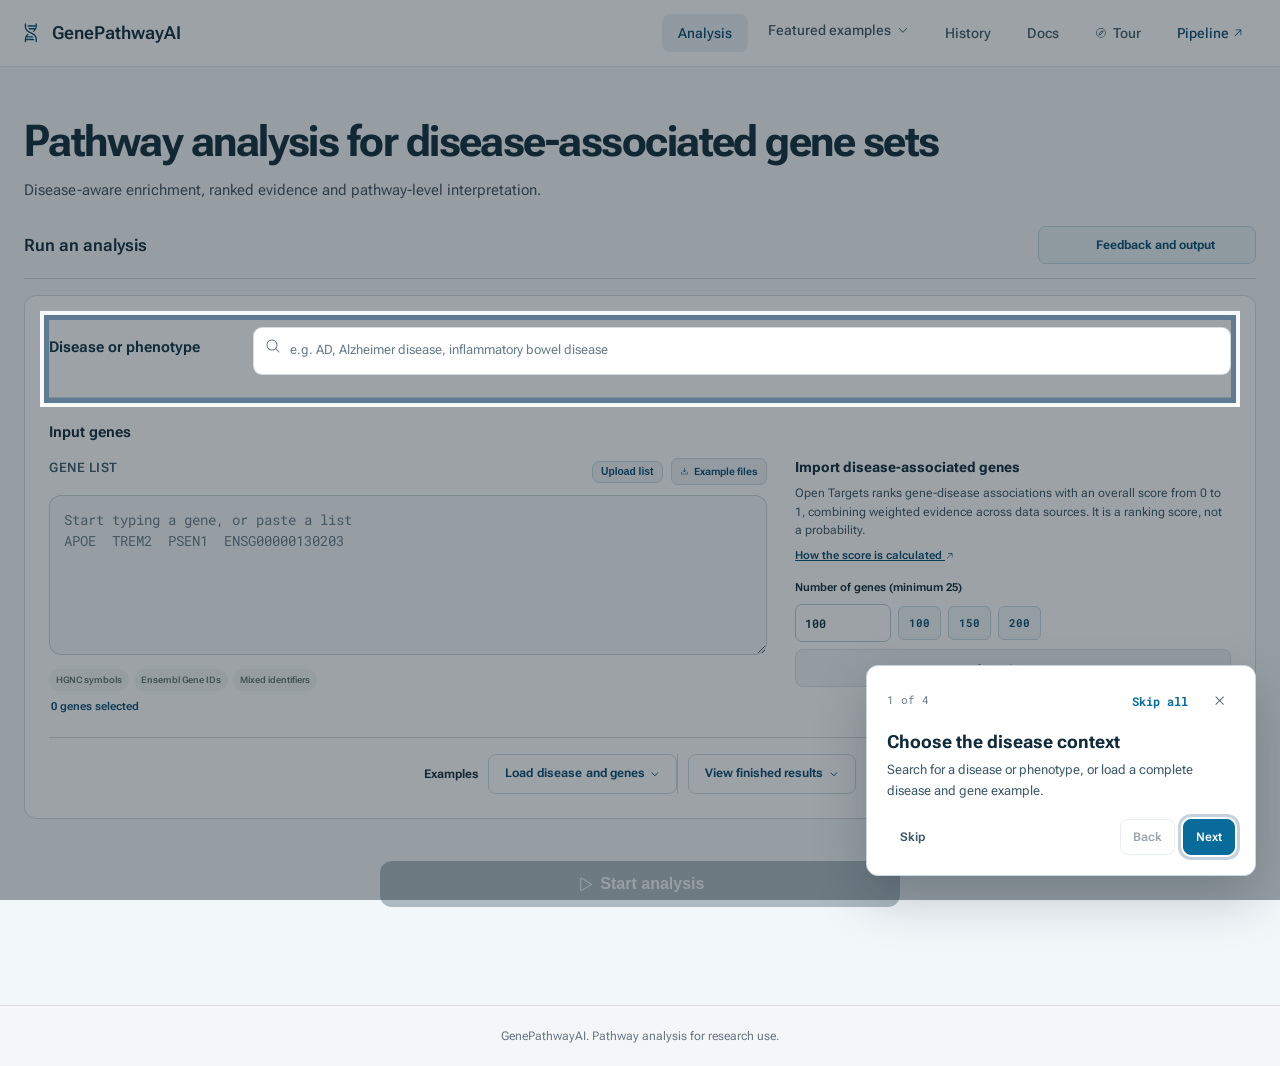
==== commit c5d776dc: "Simplify example actions into one strip" ====
--- a/website/web_app/index.html
+++ b/website/web_app/index.html
@@ -11,7 +11,7 @@
     <link rel="preconnect" href="https://fonts.googleapis.com">
     <link rel="preconnect" href="https://fonts.gstatic.com" crossorigin>
     <link href="https://fonts.googleapis.com/css2?family=Roboto+Flex:opsz,wght@8..144,400..700&family=Roboto+Mono:wght@400;500;600&display=swap" rel="stylesheet">
-    <link rel="stylesheet" href="styles.css?v=20260907f">
+    <link rel="stylesheet" href="styles.css?v=20260907g">
     <link rel="stylesheet" href="pathway_slider.css?v=20260725b">
 </head>
 
--- a/website/web_app/styles.css
+++ b/website/web_app/styles.css
@@ -1381,38 +1381,6 @@
         align-items: flex-start;
         flex-direction: column;
     }
-}
-
-/* Each example path names its outcome before presenting the action. */
-.analysis-shared-resources .gene-list-loader-header {
-    display: grid;
-    grid-template-columns: minmax(0, 1fr);
-    align-items: stretch;
-    gap: 8px;
-}
-
-.analysis-shared-resources .gene-list-toggle-btn {
-    justify-content: center;
-    width: 100%;
-    min-height: 40px;
-    color: var(--accent-dark);
-    background: #ffffff;
-    border: 1px solid #cbd8e1;
-    border-radius: 8px;
-    white-space: nowrap;
-}
-
-.analysis-shared-resources > .featured-examples {
-    grid-template-columns: minmax(0, 1fr);
-    align-items: stretch;
-    gap: 8px;
-}
-
-.analysis-shared-resources .gene-list-loader-title strong,
-.analysis-shared-resources .featured-examples-copy strong {
-    font-size: 0.76rem;
-    font-weight: 700;
-    line-height: 1.35;
 }
 
 .hero-content {
@@ -14080,60 +14048,130 @@
     }
 }
 
-/* Secondary input paths share one canvas; examples sit in a bottom tray. */
+/* A single, centered example strip keeps input examples and saved results distinct. */
 .input-workspace-group--genes > .open-targets-gene-import {
     padding-left: 0;
     border-left: 0;
 }
 
 .analysis-shared-resources {
-    grid-template-columns: minmax(240px, 0.72fr) minmax(420px, 1.28fr);
-    gap: 18px;
-    width: min(100%, 980px);
-    margin: 0 auto;
-    padding: 14px 16px;
-    background: #f6f9fb;
-    border: 1px solid #d9e3e9;
-    border-radius: 10px;
+    display: flex;
+    align-items: center;
+    justify-content: center;
+    flex-wrap: wrap;
+    gap: 10px;
+    width: 100%;
+    margin: 0;
+    padding: 16px 0 0;
+    background: transparent;
+    border: 0;
+    border-top: 1px solid var(--border-medium);
+    border-radius: 0;
+}
+
+.analysis-example-label {
+    color: var(--text-primary);
+    font-size: 0.78rem;
+    font-weight: 700;
+    line-height: 1;
 }
 
 .analysis-shared-resources > .gene-list-loader,
 .analysis-shared-resources > .featured-examples {
+    position: relative;
+    flex: 0 0 auto;
+    width: auto;
+    min-width: 0;
+    margin: 0;
     padding: 0;
-    background: transparent;
-    border: 0;
-    border-radius: 0;
-}
-
-.analysis-shared-resources .gene-list-loader-header {
+}
+
+.analysis-shared-resources .gene-list-loader-header,
+.analysis-shared-resources > .featured-examples,
+.analysis-shared-resources .featured-example-list {
+    display: flex;
+    align-items: center;
+    min-height: 0;
+    gap: 0;
+}
+
+.analysis-shared-resources .gene-list-toggle-btn,
+.analysis-shared-resources .featured-more-button {
+    width: auto;
     min-height: 40px;
-    padding: 0;
+    padding: 9px 16px;
+    color: var(--accent-dark);
+    background: #ffffff;
+    border: 1px solid #cbd8e1;
+    border-radius: 8px;
+    font-family: var(--font-sans);
+    font-size: 0.72rem;
+    font-weight: 700;
+    line-height: 1.2;
+    white-space: nowrap;
+}
+
+.analysis-shared-resources .gene-list-toggle-btn:hover,
+.analysis-shared-resources .featured-more-button:hover {
+    background: #edf5f2;
+    border-color: #9fc9bd;
+}
+
+.analysis-shared-resources .gene-list-panel,
+.analysis-shared-resources .featured-more-examples {
+    position: absolute;
+    top: calc(100% + 8px);
+    z-index: 30;
+    padding: 10px;
+    background: #ffffff;
+    border: 1px solid #cbd8e1;
+    border-radius: 10px;
+    box-shadow: 0 12px 30px rgba(29, 54, 47, 0.12);
 }
 
 .analysis-shared-resources .gene-list-panel {
-    padding: 12px 0 0;
-    border-top: 0;
-}
-
-.analysis-shared-resources > .featured-examples {
-    display: grid;
-    grid-template-columns: 150px minmax(0, 1fr);
-    align-items: center;
-    gap: 12px;
-}
-
-.analysis-shared-resources .featured-example-list {
-    grid-template-columns: minmax(0, 1fr) auto;
-}
-
-@media (max-width: 760px) {
+    left: 0;
+    width: min(360px, calc(100vw - 48px));
+}
+
+.analysis-shared-resources .featured-more-examples {
+    right: 0;
+    width: min(520px, calc(100vw - 48px));
+    grid-template-columns: repeat(2, minmax(0, 1fr));
+    gap: 7px;
+}
+
+.analysis-shared-resources .gene-list-panel.hidden,
+.analysis-shared-resources .featured-more-examples.hidden {
+    display: none;
+}
+
+@media (max-width: 620px) {
     .analysis-shared-resources {
-        grid-template-columns: minmax(0, 1fr);
-        gap: 12px;
-    }
-
-    .analysis-shared-resources > .featured-examples {
+        display: grid;
         grid-template-columns: minmax(0, 1fr);
         gap: 8px;
     }
-}
+
+    .analysis-example-label {
+        text-align: center;
+    }
+
+    .analysis-shared-resources > .gene-list-loader,
+    .analysis-shared-resources > .featured-examples,
+    .analysis-shared-resources .gene-list-toggle-btn,
+    .analysis-shared-resources .featured-more-button {
+        width: 100%;
+    }
+
+    .analysis-shared-resources .gene-list-panel,
+    .analysis-shared-resources .featured-more-examples {
+        position: static;
+        width: 100%;
+        margin-top: 8px;
+    }
+
+    .analysis-shared-resources .featured-more-examples {
+        grid-template-columns: minmax(0, 1fr);
+    }
+}
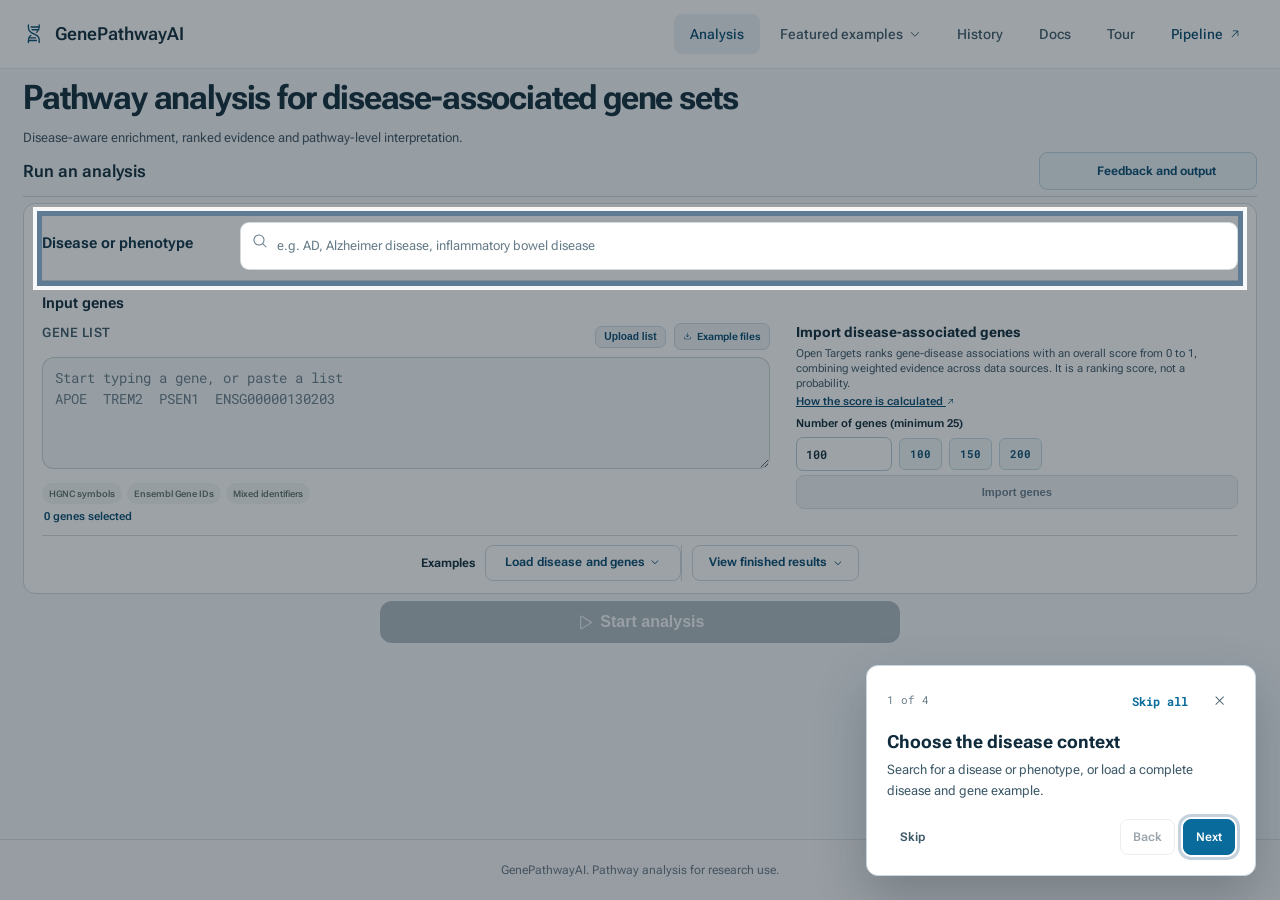
==== commit 83f6f1bf: "Sync latest website and remove interpretation refresh" ====
--- a/website/web_app/index.html
+++ b/website/web_app/index.html
@@ -11,7 +11,7 @@
     <link rel="preconnect" href="https://fonts.googleapis.com">
     <link rel="preconnect" href="https://fonts.gstatic.com" crossorigin>
     <link href="https://fonts.googleapis.com/css2?family=Roboto+Flex:opsz,wght@8..144,400..700&family=Roboto+Mono:wght@400;500;600&display=swap" rel="stylesheet">
-    <link rel="stylesheet" href="styles.css?v=20260907g">
+    <link rel="stylesheet" href="styles.css?v=20260910a">
     <link rel="stylesheet" href="pathway_slider.css?v=20260725b">
 </head>
 
@@ -41,12 +41,12 @@
     <script src="components/workflow-navigation.js?v=20260907a"></script>
     <script src="components/analysis-input.js?v=20260907a"></script>
     <script src="components/analysis-runtime.js?v=20260907a"></script>
-    <script src="components/analysis-results.js?v=20260907a"></script>
+    <script src="components/analysis-results.js?v=20260910b"></script>
     <script src="components/run-history.js?v=20260904a"></script>
     <script src="components/documentation-view.js?v=20260904a"></script>
     <script src="components/product-tour.js?v=20260905b"></script>
-    <script src="components/site-footer.js?v=20260903a"></script>
-    <script src="app.js?v=20260907a"></script>
+    <script src="components/site-footer.js?v=20260910a"></script>
+    <script src="app.js?v=20260910b"></script>
 </body>
 
 </html>
--- a/website/web_app/styles.css
+++ b/website/web_app/styles.css
@@ -1246,20 +1246,83 @@
 }
 
 .active-job-banner {
-    display: flex;
-    min-height: 48px;
-    margin-bottom: 14px;
-    padding: 10px 14px;
-    align-items: center;
-    justify-content: space-between;
-    gap: 12px;
+    position: fixed;
+    right: 22px;
+    bottom: 22px;
+    z-index: 96;
+    display: grid;
+    grid-template-columns: auto minmax(0, 1fr) auto auto auto;
+    width: min(390px, calc(100vw - 32px));
+    min-height: 76px;
+    margin: 0;
+    padding: 12px 12px 12px 14px;
+    align-items: center;
+    gap: 10px;
     color: var(--text-primary);
-    background: #dceef6;
-    border: 1px solid #9ec7d9;
+    background: #ffffff;
+    border: 1px solid #aac4d2;
     border-left: 4px solid var(--accent-primary);
-    border-radius: 8px;
+    border-radius: 12px;
+    box-shadow: 0 18px 44px rgba(20, 54, 75, 0.2);
     font-size: 0.77rem;
     font-weight: 650;
+}
+
+.active-job-indicator {
+    display: grid;
+    width: 30px;
+    height: 30px;
+    place-items: center;
+    color: var(--accent-primary);
+    background: #e6f2f7;
+    border-radius: 50%;
+}
+
+.active-job-indicator.is-idle .ph {
+    animation: none;
+}
+
+.active-job-copy {
+    display: grid;
+    min-width: 0;
+    gap: 2px;
+}
+
+.active-job-copy strong,
+.active-job-copy small {
+    overflow: hidden;
+    text-overflow: ellipsis;
+    white-space: nowrap;
+}
+
+.active-job-copy strong {
+    color: var(--text-primary);
+    font-size: 0.76rem;
+}
+
+.active-job-copy small {
+    color: var(--text-secondary);
+    font-size: 0.64rem;
+    font-weight: 500;
+}
+
+.active-job-percent {
+    color: var(--accent-dark);
+    font: 700 0.69rem var(--font-mono);
+}
+
+.active-job-dismiss {
+    width: 28px;
+    min-width: 28px;
+    padding: 0 !important;
+}
+
+.active-job-banner[data-state="completed"] {
+    border-left-color: #27866f;
+}
+
+.active-job-banner[data-state="failed"] {
+    border-left-color: #b44848;
 }
 
 .active-job-banner.hidden {
@@ -1290,6 +1353,13 @@
     font-size: 0.68rem;
 }
 
+.analysis-progress-mode {
+    margin: 3px 0 0;
+    color: var(--text-primary);
+    font-size: 0.68rem;
+    font-weight: 600;
+}
+
 .checkpoint-optional {
     padding: 3px 7px;
     color: var(--accent-dark);
@@ -1378,9 +1448,15 @@
     }
 
     .active-job-banner {
-        align-items: flex-start;
-        flex-direction: column;
-    }
+        right: 16px;
+        bottom: 16px;
+        grid-template-columns: auto minmax(0, 1fr) auto auto;
+    }
+
+    .active-job-banner .active-job-percent {
+        display: none;
+    }
+
 }
 
 .hero-content {
@@ -11624,6 +11700,12 @@
     border-top: 1px solid #e8e5ef;
     font-size: 0.64rem;
     line-height: 1.45;
+}
+
+.external-evidence-official-links a {
+    color: #5e4c94;
+    font-weight: 750;
+    text-underline-offset: 2px;
 }
 
 .external-evidence-grid {
@@ -14024,6 +14106,14 @@
     display: none;
 }
 
+.analysis-options-panel .analysis-option--curious .analysis-setting-copy > small {
+    display: block;
+    margin-top: 3px;
+    color: var(--text-secondary);
+    font-size: 0.64rem;
+    font-weight: 500;
+}
+
 .analysis-options-panel .settings-switch {
     justify-self: end;
 }
@@ -14175,3 +14265,284 @@
         grid-template-columns: minmax(0, 1fr);
     }
 }
+
+/* ============================================================================
+   2026-09-08 interaction polish: stable controls, compact canvas, live motion
+   ============================================================================ */
+
+:root {
+    --container-max: 1600px;
+}
+
+.header-content,
+.main {
+    padding-inline: clamp(14px, 1.8vw, 28px);
+}
+
+.nav,
+.nav-link,
+.nav-tour-button {
+    align-items: center;
+}
+
+.nav-link,
+.nav-tour-button {
+    display: inline-flex;
+    min-height: 40px;
+    gap: 6px;
+    line-height: 1;
+}
+
+.main {
+    padding-top: 76px;
+    padding-bottom: 28px;
+}
+
+.hero {
+    padding: 22px 0 12px;
+}
+
+.hero-subtitle {
+    margin-top: 8px;
+}
+
+.input-section {
+    padding-top: 4px;
+}
+
+.input-card-header {
+    margin-bottom: 12px;
+    padding-bottom: 10px;
+}
+
+.analysis-context-grid {
+    padding: 20px clamp(18px, 2vw, 28px);
+}
+
+.analysis-context-grid > .input-workspace-group--disease {
+    padding-bottom: 18px;
+}
+
+.analysis-context-grid > .input-workspace-group--genes {
+    column-gap: clamp(24px, 2.4vw, 40px);
+    padding: 18px 0;
+}
+
+.input-workspace-group--genes .gene-query-textarea {
+    min-height: 132px;
+}
+
+.selected-gene-strip {
+    max-height: 74px;
+    overflow-y: auto;
+}
+
+.selected-gene-chip {
+    padding: 0.25rem 0.55rem;
+}
+
+.selected-gene-chip button {
+    display: none;
+}
+
+.analysis-shared-resources {
+    padding-top: 14px;
+}
+
+.analysis-shared-resources .gene-list-toggle-btn {
+    width: 196px;
+    justify-content: center;
+}
+
+.analysis-action-row {
+    margin-top: 12px;
+}
+
+@keyframes analysis-progress-flow {
+    from { background-position: 100% 0; }
+    to { background-position: -100% 0; }
+}
+
+.analysis-progress-bar::-webkit-progress-value {
+    background-color: var(--accent-primary);
+    background-image: linear-gradient(105deg, var(--accent-primary) 0 38%, #2c8fbb 48%, var(--accent-primary) 58% 100%);
+    background-size: 220% 100%;
+    animation: analysis-progress-flow 1.7s linear infinite;
+}
+
+.analysis-progress-bar::-moz-progress-bar {
+    background-color: var(--accent-primary);
+    background-image: linear-gradient(105deg, var(--accent-primary) 0 38%, #2c8fbb 48%, var(--accent-primary) 58% 100%);
+    background-size: 220% 100%;
+    animation: analysis-progress-flow 1.7s linear infinite;
+}
+
+@media (prefers-reduced-motion: reduce) {
+    .analysis-progress-bar::-webkit-progress-value,
+    .analysis-progress-bar::-moz-progress-bar {
+        animation: none;
+    }
+}
+
+@media (max-width: 760px) {
+    .main {
+        padding-top: 66px;
+        padding-bottom: 20px;
+    }
+
+    .analysis-context-grid {
+        padding: 18px 16px;
+    }
+
+    .analysis-shared-resources .gene-list-toggle-btn {
+        width: 100%;
+    }
+}
+
+/* ============================================================================
+   2026-09-10 compact homepage viewport: keep the footer in the desktop frame
+   ============================================================================ */
+
+body:not(.results-view):not(.analysis-running-view) > site-footer {
+    --site-footer-gap: 8px;
+}
+
+@media (min-width: 901px) {
+    body {
+        display: flex;
+        min-height: 100dvh;
+        flex-direction: column;
+    }
+
+    body > .main {
+        flex: 1 0 auto;
+    }
+
+    body > site-footer {
+        flex: 0 0 auto;
+    }
+}
+
+@media (min-width: 901px) and (min-height: 680px) {
+    body:not(.results-view):not(.analysis-running-view) .main {
+        min-height: 0;
+        padding-top: 69px;
+        padding-bottom: 8px;
+    }
+
+    body:not(.results-view):not(.analysis-running-view) .hero {
+        padding: 11px 0 5px;
+    }
+
+    body:not(.results-view):not(.analysis-running-view) .hero-title {
+        font-size: clamp(1.9rem, 2.8vw, 2.1rem);
+        line-height: 1.05;
+    }
+
+    body:not(.results-view):not(.analysis-running-view) .hero-subtitle {
+        margin-top: 3px;
+        font-size: 0.84rem;
+        line-height: 1.35;
+    }
+
+    body:not(.results-view):not(.analysis-running-view) .input-section {
+        padding: 0;
+    }
+
+    body:not(.results-view):not(.analysis-running-view) .input-card-header {
+        min-height: 38px;
+        margin-bottom: 6px;
+        padding-bottom: 6px;
+    }
+
+    body:not(.results-view):not(.analysis-running-view) .analysis-context-grid {
+        padding: 12px 18px;
+    }
+
+    body:not(.results-view):not(.analysis-running-view) .analysis-context-grid > .input-workspace-group--disease {
+        gap: 18px;
+        padding-bottom: 10px;
+    }
+
+    body:not(.results-view):not(.analysis-running-view) .analysis-context-grid > .input-workspace-group--genes {
+        column-gap: clamp(20px, 2vw, 32px);
+        padding: 10px 0;
+    }
+
+    body:not(.results-view):not(.analysis-running-view) .input-workspace-group--genes > .input-workspace-heading {
+        margin-bottom: 7px;
+    }
+
+    body:not(.results-view):not(.analysis-running-view) .input-workspace-group--genes .gene-query-textarea {
+        height: 112px;
+        min-height: 112px;
+        margin-top: 6px;
+        padding: 10px 12px;
+    }
+
+    body:not(.results-view):not(.analysis-running-view) .gene-query-formats {
+        margin-top: 6px;
+    }
+
+    body:not(.results-view):not(.analysis-running-view) .input-helper-row {
+        margin-top: 4px;
+    }
+
+    body:not(.results-view):not(.analysis-running-view) .input-workspace-group--genes .open-targets-gene-import {
+        gap: 7px;
+    }
+
+    body:not(.results-view):not(.analysis-running-view) .input-workspace-group--genes .open-targets-gene-import-copy {
+        gap: 4px;
+    }
+
+    body:not(.results-view):not(.analysis-running-view) .input-workspace-group--genes .open-targets-gene-import-copy p {
+        font-size: 0.7rem;
+        line-height: 1.35;
+    }
+
+    body:not(.results-view):not(.analysis-running-view) .input-workspace-group--genes .open-targets-gene-import-copy a {
+        font-size: 0.66rem;
+        line-height: 1.25;
+    }
+
+    body:not(.results-view):not(.analysis-running-view) .open-targets-gene-import-controls,
+    body:not(.results-view):not(.analysis-running-view) .open-targets-gene-import-controls > label {
+        gap: 4px;
+    }
+
+    body:not(.results-view):not(.analysis-running-view) #open-targets-limit-input {
+        min-height: 34px;
+        padding-block: 5px;
+    }
+
+    body:not(.results-view):not(.analysis-running-view) .open-targets-limit-presets button {
+        min-height: 32px;
+        padding-block: 5px;
+    }
+
+    body:not(.results-view):not(.analysis-running-view) .open-targets-gene-import-button {
+        min-height: 34px;
+        padding-block: 6px;
+    }
+
+    body:not(.results-view):not(.analysis-running-view) .analysis-shared-resources {
+        padding-top: 9px;
+    }
+
+    body:not(.results-view):not(.analysis-running-view) .analysis-shared-resources .gene-list-toggle-btn,
+    body:not(.results-view):not(.analysis-running-view) .analysis-shared-resources .featured-more-button {
+        min-height: 36px;
+        padding-block: 7px;
+    }
+
+    body:not(.results-view):not(.analysis-running-view) .analysis-action-row {
+        margin-top: 7px;
+    }
+
+    body:not(.results-view):not(.analysis-running-view) .analysis-action-row .start-button {
+        min-height: 42px;
+        margin-top: 0;
+        padding: 9px 20px;
+    }
+}
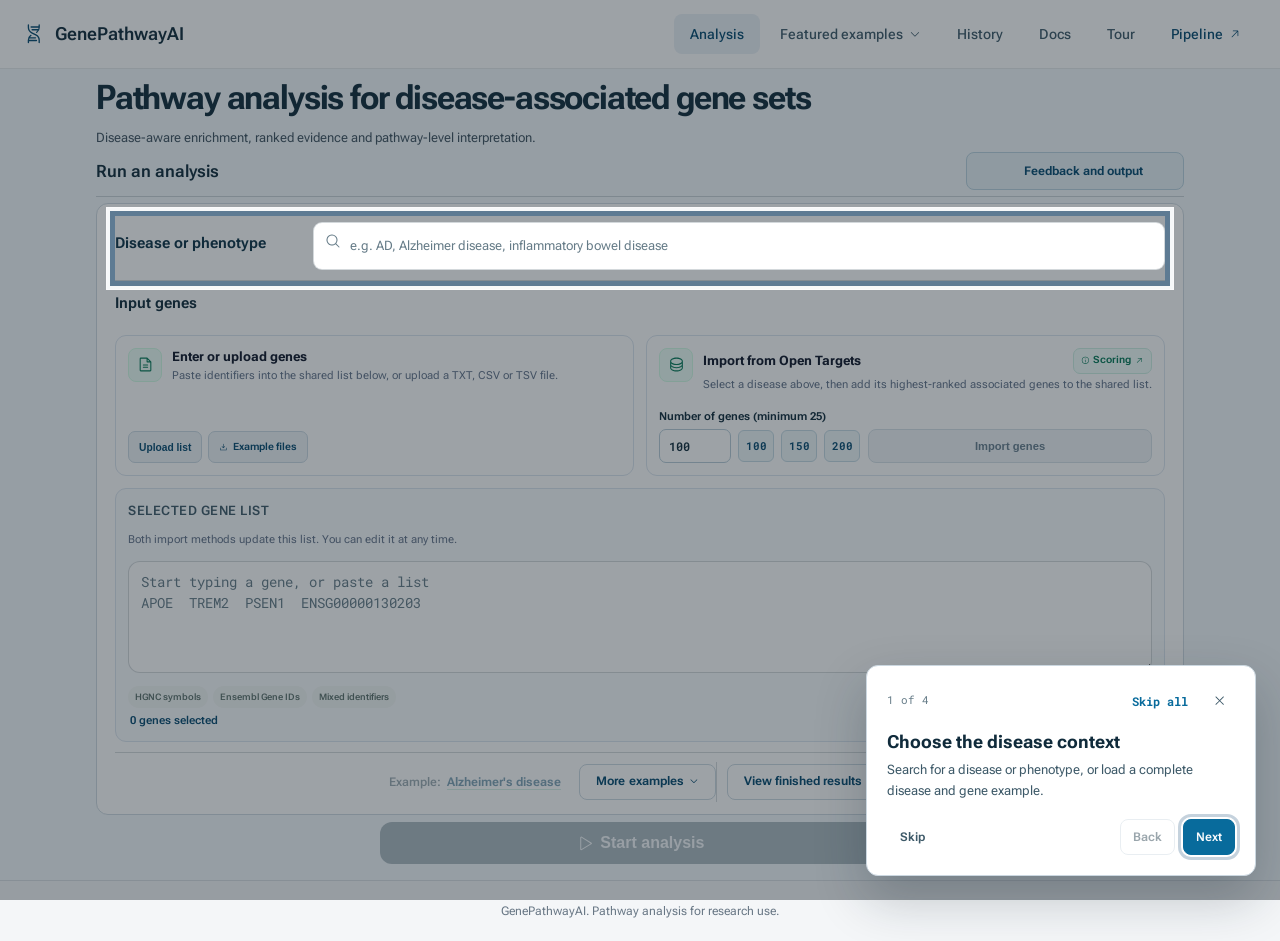
==== commit 8f0543b6: "Sync latest GCBHub Pathway website" ====
--- a/website/web_app/index.html
+++ b/website/web_app/index.html
@@ -11,7 +11,7 @@
     <link rel="preconnect" href="https://fonts.googleapis.com">
     <link rel="preconnect" href="https://fonts.gstatic.com" crossorigin>
     <link href="https://fonts.googleapis.com/css2?family=Roboto+Flex:opsz,wght@8..144,400..700&family=Roboto+Mono:wght@400;500;600&display=swap" rel="stylesheet">
-    <link rel="stylesheet" href="styles.css?v=20260910a">
+    <link rel="stylesheet" href="styles.css?v=20260914a">
     <link rel="stylesheet" href="pathway_slider.css?v=20260725b">
 </head>
 
@@ -25,6 +25,7 @@
         <workflow-navigation></workflow-navigation>
         <div class="main-workspace">
             <analysis-input></analysis-input>
+            <submission-confirmation></submission-confirmation>
             <analysis-runtime></analysis-runtime>
             <analysis-results></analysis-results>
             <run-history></run-history>
@@ -39,14 +40,15 @@
     <script src="components/page-fragment.js?v=20260904a"></script>
     <script src="components/site-header.js?v=20260907a"></script>
     <script src="components/workflow-navigation.js?v=20260907a"></script>
-    <script src="components/analysis-input.js?v=20260907a"></script>
+    <script src="components/analysis-input.js?v=20260914a"></script>
+    <script src="components/submission-confirmation.js?v=20260914a"></script>
     <script src="components/analysis-runtime.js?v=20260907a"></script>
     <script src="components/analysis-results.js?v=20260910b"></script>
-    <script src="components/run-history.js?v=20260904a"></script>
+    <script src="components/run-history.js?v=20260914a"></script>
     <script src="components/documentation-view.js?v=20260904a"></script>
     <script src="components/product-tour.js?v=20260905b"></script>
     <script src="components/site-footer.js?v=20260910a"></script>
-    <script src="app.js?v=20260910b"></script>
+    <script src="app.js?v=20260914a"></script>
 </body>
 
 </html>
--- a/website/web_app/styles.css
+++ b/website/web_app/styles.css
@@ -7542,8 +7542,47 @@
 
 .disease-autocomplete-wrapper--primary .disease-custom-input {
     min-height: 48px;
+    padding-right: 46px;
     padding-left: 36px;
     background: #fff;
+}
+
+.disease-clear-button {
+    position: absolute;
+    z-index: 3;
+    top: 50%;
+    right: 10px;
+    display: grid;
+    place-items: center;
+    width: 28px;
+    height: 28px;
+    padding: 0;
+    color: #64748b;
+    background: transparent;
+    border: 0;
+    border-radius: 7px;
+    transform: translateY(-50%);
+    cursor: pointer;
+}
+
+.disease-clear-button .ph {
+    width: 15px;
+    height: 15px;
+}
+
+.disease-clear-button:hover {
+    color: #047857;
+    background: #ecfdf5;
+}
+
+.disease-clear-button:focus-visible {
+    color: #047857;
+    outline: 2px solid rgba(16, 185, 129, 0.42);
+    outline-offset: 1px;
+}
+
+.disease-clear-button:active {
+    transform: translateY(-50%) scale(0.94);
 }
 
 .disease-suggestions {
@@ -14546,3 +14585,771 @@
         padding: 9px 20px;
     }
 }
+
+/* Homepage examples mirror TIGERai: one direct example, then a compact menu. */
+.analysis-shared-resources .gene-list-loader-header {
+    gap: 8px;
+}
+
+.analysis-shared-resources .gene-list-primary-example {
+    display: inline-flex;
+    align-items: center;
+    gap: 6px;
+    min-height: 40px;
+    padding: 8px 4px;
+    color: var(--text-primary);
+    background: transparent;
+    border: 0;
+    border-radius: 6px;
+    font-family: var(--font-sans);
+    font-size: 0.76rem;
+    line-height: 1.2;
+    white-space: nowrap;
+    cursor: pointer;
+}
+
+.analysis-shared-resources .gene-list-primary-prefix {
+    color: var(--text-secondary);
+    font-weight: 600;
+}
+
+.analysis-shared-resources .gene-list-primary-example strong {
+    color: var(--accent-dark);
+    font-weight: 700;
+    text-decoration: underline;
+    text-decoration-color: rgba(5, 150, 105, 0.32);
+    text-decoration-thickness: 1px;
+    text-underline-offset: 3px;
+}
+
+.analysis-shared-resources .gene-list-primary-count {
+    color: var(--text-secondary);
+    font-size: 0.68rem;
+    font-weight: 600;
+}
+
+.analysis-shared-resources .gene-list-primary-example:hover strong,
+.analysis-shared-resources .gene-list-primary-example:focus-visible strong {
+    color: var(--accent-primary);
+    text-decoration-color: currentColor;
+}
+
+.analysis-shared-resources .gene-list-primary-example:focus-visible,
+.analysis-shared-resources .gene-list-toggle-btn:focus-visible,
+.analysis-shared-resources .gene-list-example-option:focus-visible {
+    outline: 2px solid rgba(16, 185, 129, 0.42);
+    outline-offset: 2px;
+}
+
+.analysis-shared-resources .gene-list-primary-example:disabled {
+    opacity: 0.5;
+    cursor: wait;
+}
+
+.analysis-shared-resources .gene-list-primary-example.is-loaded,
+.analysis-shared-resources .gene-list-example-option.is-loaded {
+    background: #ecfdf5;
+}
+
+.analysis-shared-resources .gene-list-toggle-btn {
+    width: auto;
+}
+
+.analysis-shared-resources .gene-list-toggle-btn[aria-expanded="true"] {
+    color: #047857;
+    background: #ecfdf5;
+    border-color: #6ee7b7;
+}
+
+.analysis-shared-resources .gene-list-panel {
+    width: min(420px, calc(100vw - 48px));
+    padding: 8px;
+}
+
+.analysis-shared-resources .gene-list-example-menu {
+    display: grid;
+    gap: 3px;
+}
+
+.analysis-shared-resources .gene-list-example-empty {
+    margin: 0;
+    padding: 10px 12px;
+    color: var(--text-secondary);
+    font-family: var(--font-sans);
+    font-size: 0.72rem;
+    line-height: 1.45;
+}
+
+.analysis-shared-resources .gene-list-example-option {
+    display: grid;
+    grid-template-columns: minmax(0, 1fr) auto;
+    align-items: center;
+    gap: 18px;
+    width: 100%;
+    min-height: 42px;
+    padding: 9px 11px;
+    color: var(--text-primary);
+    text-align: left;
+    background: transparent;
+    border: 0;
+    border-radius: 7px;
+    font-family: var(--font-sans);
+    cursor: pointer;
+}
+
+.analysis-shared-resources .gene-list-example-option:hover,
+.analysis-shared-resources .gene-list-example-option:focus-visible {
+    color: var(--accent-dark);
+    background: #f0fdf4;
+}
+
+.analysis-shared-resources .gene-list-example-option strong {
+    overflow: hidden;
+    font-size: 0.74rem;
+    font-weight: 700;
+    line-height: 1.3;
+    text-overflow: ellipsis;
+    white-space: nowrap;
+}
+
+.analysis-shared-resources .gene-list-example-option span {
+    color: var(--text-secondary);
+    font-size: 0.66rem;
+    font-weight: 600;
+    line-height: 1.2;
+    white-space: nowrap;
+}
+
+@media (max-width: 620px) {
+    .analysis-shared-resources .gene-list-loader-header {
+        display: grid;
+        grid-template-columns: minmax(0, 1fr);
+    }
+
+    .analysis-shared-resources .gene-list-primary-example,
+    .analysis-shared-resources .gene-list-toggle-btn {
+        width: 100%;
+        justify-content: center;
+    }
+
+    .analysis-shared-resources .gene-list-panel {
+        width: 100%;
+    }
+}
+
+@media (max-width: 420px) {
+    .analysis-shared-resources .gene-list-primary-count {
+        display: none;
+    }
+}
+
+/* Analysis submission receipt: a calm handoff from the form to Job Center. */
+body.submission-view .main-content.pathway-app {
+    display: flex;
+    align-items: center;
+    justify-content: center;
+    padding-top: clamp(32px, 6vh, 72px);
+    padding-bottom: clamp(40px, 8vh, 96px);
+}
+
+body.submission-view .main-content.pathway-app > .main {
+    display: block;
+    width: min(100%, 1000px);
+    max-width: 1000px;
+    min-height: 0;
+    padding: 0 24px;
+}
+
+body.submission-view .workflow-rail {
+    display: none;
+}
+
+body.submission-view .main-workspace {
+    width: 100%;
+    max-width: none;
+    margin: 0;
+}
+
+.submission-section {
+    width: 100%;
+    color: var(--text-primary);
+    text-align: center;
+}
+
+.pathway-app .submission-section:focus,
+.pathway-app .submission-section:focus-visible {
+    outline: none;
+}
+
+.submission-receipt {
+    width: 100%;
+    margin: 0 auto;
+}
+
+.submission-success-mark {
+    display: grid;
+    place-items: center;
+    width: 58px;
+    height: 58px;
+    margin: 0 auto 18px;
+    color: #047857;
+    background: #ecfdf5;
+    border: 1px solid #a7f3d0;
+    border-radius: 50%;
+    box-shadow: 0 8px 20px rgba(5, 150, 105, 0.1);
+}
+
+.submission-success-mark .ph {
+    width: 28px;
+    height: 28px;
+}
+
+.submission-kicker {
+    margin: 0 0 8px;
+    color: #047857;
+    font-family: var(--font-sans);
+    font-size: 0.72rem;
+    font-weight: 750;
+    letter-spacing: 0.08em;
+    text-transform: uppercase;
+}
+
+.submission-section h1 {
+    margin: 0;
+    color: var(--text-primary);
+    font-size: clamp(1.65rem, 3vw, 2.35rem);
+    font-weight: 700;
+    line-height: 1.18;
+    letter-spacing: -0.025em;
+}
+
+.submission-intro {
+    max-width: 650px;
+    margin: 12px auto 0;
+    color: var(--text-secondary);
+    font-size: 0.92rem;
+    line-height: 1.65;
+}
+
+.submission-job-summary {
+    display: grid;
+    grid-template-columns: 0.8fr minmax(180px, 1.6fr) 0.7fr 0.9fr;
+    width: min(100%, 800px);
+    margin: 30px auto 0;
+    padding: 15px 0;
+    text-align: left;
+    border-top: 1px solid #dbe4ea;
+    border-bottom: 1px solid #dbe4ea;
+}
+
+.submission-job-summary > div {
+    min-width: 0;
+    padding: 0 18px;
+    border-right: 1px solid #e7edf1;
+}
+
+.submission-job-summary > div:last-child {
+    border-right: 0;
+}
+
+.submission-job-summary dt {
+    margin-bottom: 5px;
+    color: #64748b;
+    font-family: var(--font-sans);
+    font-size: 0.64rem;
+    font-weight: 650;
+    letter-spacing: 0.04em;
+    text-transform: uppercase;
+}
+
+.submission-job-summary dd {
+    overflow: hidden;
+    margin: 0;
+    color: #1e293b;
+    font-size: 0.76rem;
+    font-weight: 700;
+    line-height: 1.35;
+    text-overflow: ellipsis;
+    white-space: nowrap;
+}
+
+.submission-job-summary code {
+    color: #475569;
+    font-family: var(--font-mono);
+    font-size: 0.7rem;
+}
+
+.submission-status {
+    display: inline-flex;
+    align-items: center;
+    gap: 6px;
+    color: #047857;
+}
+
+.submission-status > span[aria-hidden="true"] {
+    width: 7px;
+    height: 7px;
+    flex: 0 0 auto;
+    background: #10b981;
+    border-radius: 50%;
+    box-shadow: 0 0 0 3px rgba(16, 185, 129, 0.12);
+}
+
+.submission-status[data-state="waiting"] {
+    color: #a16207;
+}
+
+.submission-status[data-state="waiting"] > span[aria-hidden="true"] {
+    background: #eab308;
+    box-shadow: 0 0 0 3px rgba(234, 179, 8, 0.14);
+}
+
+.submission-status[data-state="completed"] {
+    color: #047857;
+}
+
+.submission-status[data-state="failed"] {
+    color: #b91c1c;
+}
+
+.submission-status[data-state="failed"] > span[aria-hidden="true"] {
+    background: #ef4444;
+    box-shadow: 0 0 0 3px rgba(239, 68, 68, 0.12);
+}
+
+.submission-next-label {
+    margin: 30px 0 12px;
+    color: #475569;
+    font-family: var(--font-sans);
+    font-size: 0.78rem;
+    font-weight: 650;
+}
+
+.submission-actions {
+    display: grid;
+    grid-template-columns: repeat(2, minmax(0, 1fr));
+    gap: 16px;
+    width: 100%;
+}
+
+.submission-action {
+    display: grid;
+    grid-template-columns: 42px minmax(0, 1fr) 18px;
+    align-items: center;
+    gap: 14px;
+    min-height: 112px;
+    padding: 20px;
+    color: #1e293b;
+    text-align: left;
+    text-decoration: none;
+    background: #ffffff;
+    border: 1px solid #dbe4ea;
+    border-radius: 12px;
+    box-shadow: 0 8px 24px rgba(15, 23, 42, 0.05);
+    cursor: pointer;
+    transition: border-color 160ms ease, box-shadow 160ms ease, transform 160ms ease;
+}
+
+button.submission-action {
+    width: 100%;
+    font-family: inherit;
+}
+
+.submission-action--jobs {
+    background: #f0fdf7;
+    border-color: #a7e8ce;
+}
+
+.submission-action:hover,
+.submission-action:focus-visible {
+    color: #065f46;
+    border-color: #6ee7b7;
+    box-shadow: 0 12px 30px rgba(5, 150, 105, 0.11);
+    transform: translateY(-2px);
+}
+
+.submission-action:active {
+    transform: translateY(0) scale(0.99);
+}
+
+.submission-action-icon {
+    display: grid;
+    place-items: center;
+    width: 42px;
+    height: 42px;
+    color: #047857;
+    background: #ecfdf5;
+    border: 1px solid #bbf7d0;
+    border-radius: 10px;
+}
+
+.submission-action-icon .ph {
+    width: 20px;
+    height: 20px;
+}
+
+.submission-action-copy {
+    display: grid;
+    gap: 5px;
+    min-width: 0;
+}
+
+.submission-action-copy strong {
+    color: #172033;
+    font-size: 0.92rem;
+    line-height: 1.3;
+}
+
+.submission-action-copy small {
+    color: #64748b;
+    font-family: var(--font-sans);
+    font-size: 0.7rem;
+    font-weight: 500;
+    line-height: 1.45;
+}
+
+.submission-action-arrow {
+    width: 17px;
+    height: 17px;
+    color: #94a3b8;
+    transition: transform 160ms ease;
+}
+
+.submission-action:hover .submission-action-arrow,
+.submission-action:focus-visible .submission-action-arrow {
+    color: #059669;
+    transform: translateX(2px);
+}
+
+.submission-note {
+    margin: 18px auto 0;
+    color: #64748b;
+    font-family: var(--font-sans);
+    font-size: 0.68rem;
+    line-height: 1.5;
+}
+
+@media (max-width: 720px) {
+    body.submission-view .main-content.pathway-app {
+        align-items: flex-start;
+        padding-top: 36px;
+        padding-bottom: 56px;
+    }
+
+    body.submission-view .main-content.pathway-app > .main {
+        padding: 0;
+    }
+
+    .submission-job-summary {
+        grid-template-columns: repeat(2, minmax(0, 1fr));
+        row-gap: 16px;
+    }
+
+    .submission-job-summary > div:nth-child(2) {
+        border-right: 0;
+    }
+
+    .submission-job-summary > div:nth-child(n + 3) {
+        padding-top: 15px;
+        border-top: 1px solid #e7edf1;
+    }
+
+    .submission-actions {
+        grid-template-columns: 1fr;
+    }
+}
+
+@media (max-width: 420px) {
+    .submission-action {
+        grid-template-columns: 38px minmax(0, 1fr) 16px;
+        gap: 11px;
+        min-height: 104px;
+        padding: 17px;
+    }
+
+    .submission-action-icon {
+        width: 38px;
+        height: 38px;
+    }
+}
+
+@media (prefers-reduced-motion: reduce) {
+    .submission-action,
+    .submission-action-arrow {
+        transition: none;
+    }
+}
+/* ---------------------------------------------------------------------------
+   Parallel gene import methods. Both cards write to the same selected-gene
+   state, so they share one hierarchy and equal visual weight.
+   --------------------------------------------------------------------------- */
+.analysis-context-grid > .input-workspace-group--genes {
+    grid-template-columns: minmax(0, 1fr);
+    gap: 12px;
+}
+
+.input-workspace-group--genes > .input-workspace-heading {
+    display: grid;
+    gap: 3px;
+}
+
+.gene-import-guidance {
+    display: block !important;
+    margin: 0;
+    color: #64748b;
+    font-size: 0.7rem;
+    line-height: 1.4;
+}
+
+.gene-import-source-grid {
+    display: grid;
+    grid-template-columns: repeat(2, minmax(0, 1fr));
+    gap: 12px;
+}
+
+.gene-import-source-grid > .gene-import-method {
+    display: flex;
+    flex-direction: column;
+    min-width: 0;
+    height: 100%;
+    margin: 0;
+    padding: 12px;
+    background: #ffffff;
+    border: 1px solid #dbe4ee;
+    border-radius: 11px;
+    box-shadow: none;
+    transition: border-color 150ms ease, box-shadow 150ms ease;
+}
+
+.gene-import-source-grid > .gene-import-method:focus-within {
+    border-color: #10b981;
+    box-shadow: 0 0 0 3px rgba(5, 150, 105, 0.08);
+}
+
+.gene-import-method-header {
+    display: grid;
+    grid-template-columns: 34px minmax(0, 1fr);
+    align-items: start;
+    gap: 10px;
+    margin-bottom: 9px;
+}
+
+.gene-import-method-icon {
+    display: inline-flex;
+    align-items: center;
+    justify-content: center;
+    width: 34px;
+    height: 34px;
+    color: #047857;
+    background: #ecfdf5;
+    border: 1px solid #d1fae5;
+    border-radius: 8px;
+}
+
+.gene-import-method-icon .ph {
+    width: 17px;
+    height: 17px;
+}
+
+.gene-import-method-copy {
+    display: grid;
+    gap: 3px;
+    min-width: 0;
+}
+
+.gene-import-method-title-row {
+    display: flex;
+    align-items: center;
+    justify-content: space-between;
+    gap: 10px;
+}
+
+.gene-import-method-title {
+    margin: 0;
+    color: #0f172a;
+    font-family: var(--font-sans);
+    font-size: 0.82rem;
+    font-weight: 750;
+    line-height: 1.35;
+    letter-spacing: 0;
+    text-transform: none;
+}
+
+.gene-import-method-copy p {
+    margin: 0;
+    color: #64748b;
+    font-size: 0.69rem;
+    line-height: 1.4;
+}
+
+.gene-import-method--list .gene-query-actions {
+    justify-content: flex-start;
+    flex-wrap: wrap;
+    gap: 6px;
+    margin-top: auto;
+}
+
+.gene-query-action {
+    display: inline-flex;
+    align-items: center;
+    justify-content: center;
+    gap: 5px;
+    min-height: 32px;
+    padding: 6px 10px;
+}
+
+.gene-query-action--clear {
+    margin-left: auto;
+}
+
+.gene-shared-list {
+    min-width: 0;
+    padding: 12px;
+    background: #f8fafc;
+    border: 1px solid #dbe4ee;
+    border-radius: 11px;
+}
+
+.gene-shared-list:focus-within {
+    background: #ffffff;
+    border-color: #10b981;
+    box-shadow: 0 0 0 3px rgba(5, 150, 105, 0.08);
+}
+
+.gene-shared-list-heading {
+    display: flex;
+    align-items: flex-start;
+    justify-content: space-between;
+    gap: 12px;
+    margin-bottom: 8px;
+}
+
+.gene-shared-list-copy {
+    display: grid;
+    gap: 2px;
+}
+
+.gene-shared-list-copy small {
+    color: #64748b;
+    font-size: 0.67rem;
+    line-height: 1.4;
+}
+
+.gene-shared-list .gene-query-textarea {
+    min-height: 104px;
+    margin-top: 0;
+    background: #ffffff;
+}
+
+.gene-import-source-grid > .open-targets-gene-import {
+    gap: 8px;
+    padding: 12px;
+    border: 1px solid #dbe4ee;
+}
+
+.open-targets-method-link {
+    display: inline-flex;
+    align-items: center;
+    gap: 4px;
+    flex: 0 0 auto;
+    min-height: 26px;
+    margin: 0;
+    padding: 4px 7px;
+    color: #047857;
+    background: #f0fdf9;
+    border: 1px solid #cceee2;
+    border-radius: 7px;
+    font-size: 0.64rem;
+    font-weight: 700;
+    line-height: 1;
+    text-decoration: none;
+    white-space: nowrap;
+}
+
+.open-targets-method-link:hover,
+.open-targets-method-link:focus-visible {
+    color: #065f46;
+    background: #ecfdf5;
+    border-color: #10b981;
+    text-decoration: none;
+}
+
+.open-targets-method-link:focus-visible {
+    outline: 2px solid rgba(5, 150, 105, 0.22);
+    outline-offset: 2px;
+}
+
+.open-targets-gene-import-controls {
+    margin-top: auto;
+}
+
+.open-targets-import-control-row {
+    display: grid;
+    grid-template-columns: minmax(0, auto) minmax(120px, 1fr);
+    align-items: stretch;
+    gap: 8px;
+}
+
+.open-targets-import-control-row .open-targets-limit-row {
+    flex-wrap: nowrap;
+}
+
+.open-targets-import-control-row #open-targets-limit-input {
+    width: 72px;
+}
+
+.open-targets-import-control-row .open-targets-limit-presets button {
+    min-width: 36px;
+}
+
+.open-targets-gene-import-actions {
+    align-items: stretch;
+}
+
+.open-targets-import-control-row .open-targets-gene-import-button {
+    width: 100%;
+    height: 100%;
+}
+
+.open-targets-gene-import-actions .gene-query-action--clear {
+    margin-left: 0;
+}
+
+@media (max-width: 900px) {
+    .gene-import-source-grid {
+        grid-template-columns: minmax(0, 1fr);
+        gap: 12px;
+    }
+
+    .gene-import-source-grid > .gene-import-method,
+    .gene-import-source-grid > .open-targets-gene-import {
+        height: auto;
+        padding: 12px;
+        border: 1px solid #dbe4ee;
+    }
+}
+
+@media (max-width: 520px) {
+    .gene-import-method-header {
+        grid-template-columns: 30px minmax(0, 1fr);
+    }
+
+    .gene-import-method-icon {
+        width: 30px;
+        height: 30px;
+    }
+
+    .gene-import-method-title-row {
+        align-items: flex-start;
+        flex-direction: column;
+        gap: 6px;
+    }
+
+    .gene-query-action--clear {
+        margin-left: 0;
+    }
+
+    .open-targets-import-control-row {
+        grid-template-columns: minmax(0, 1fr);
+    }
+}
